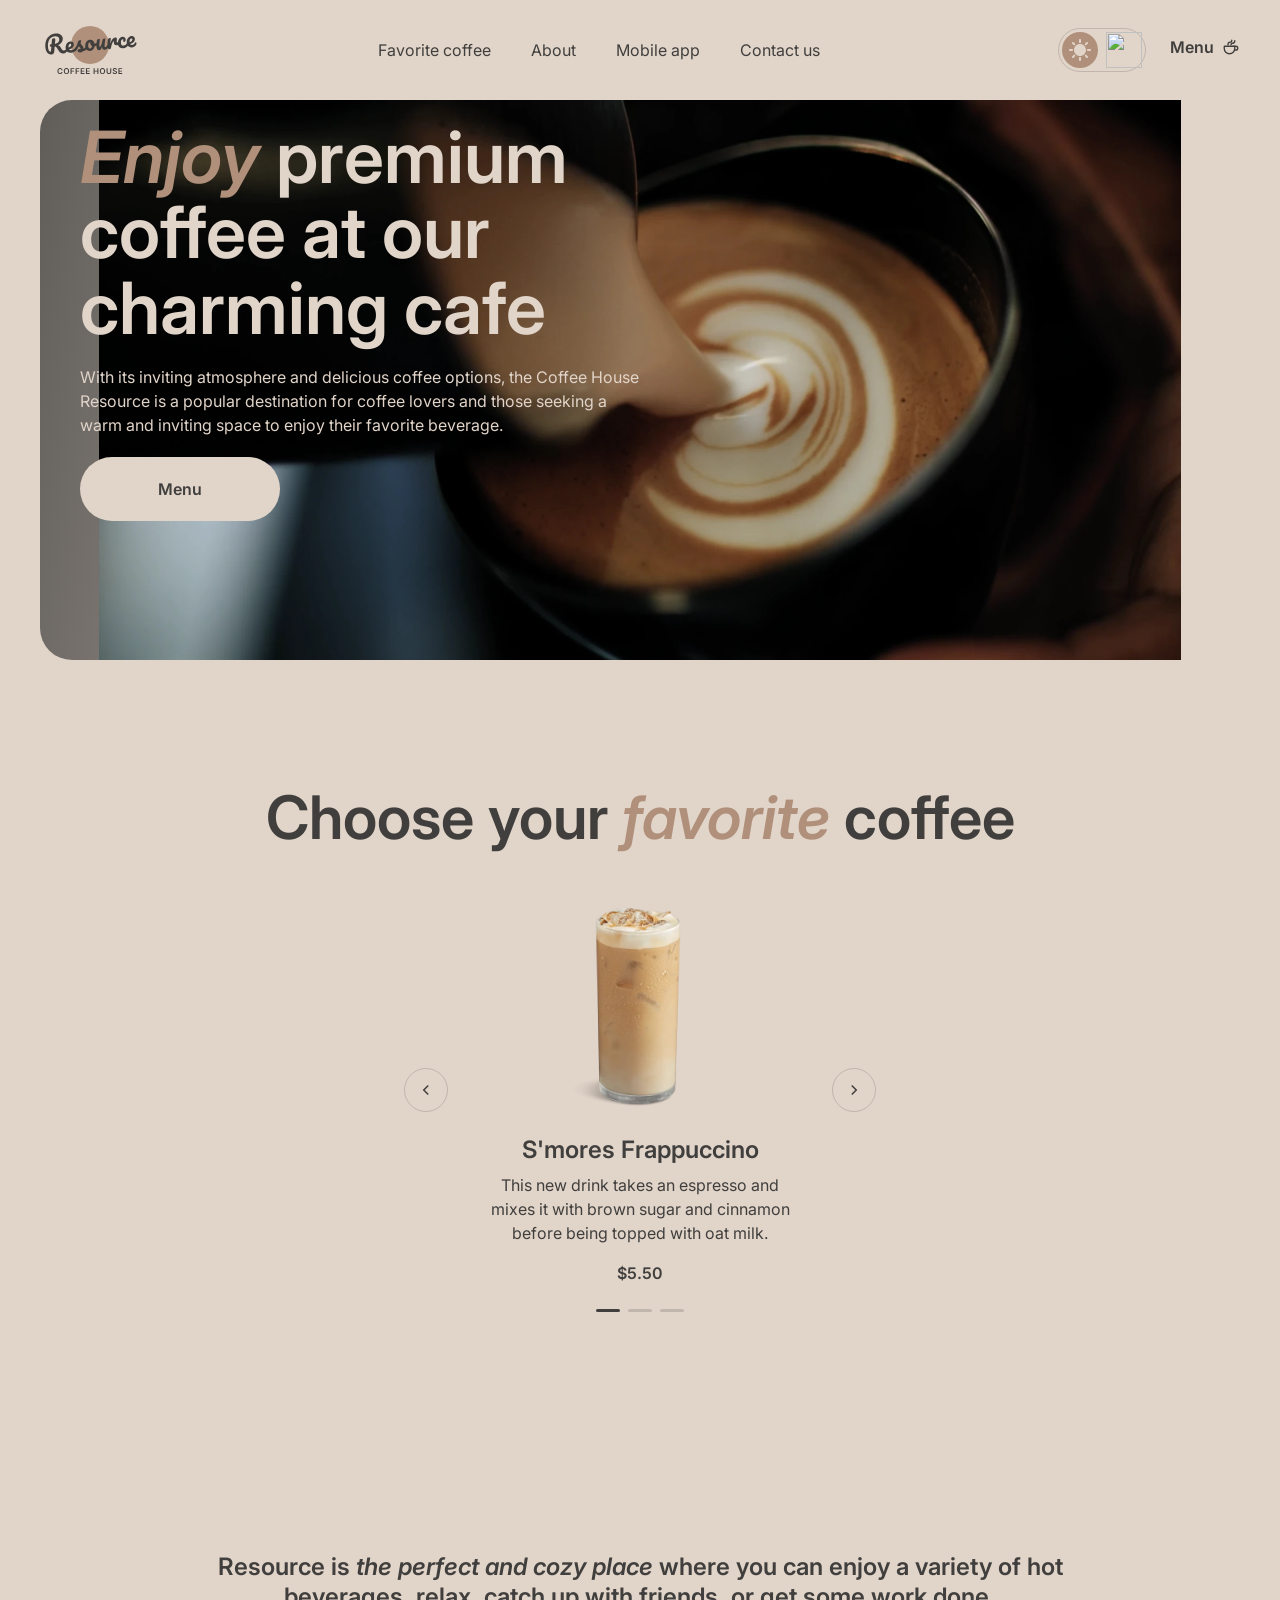
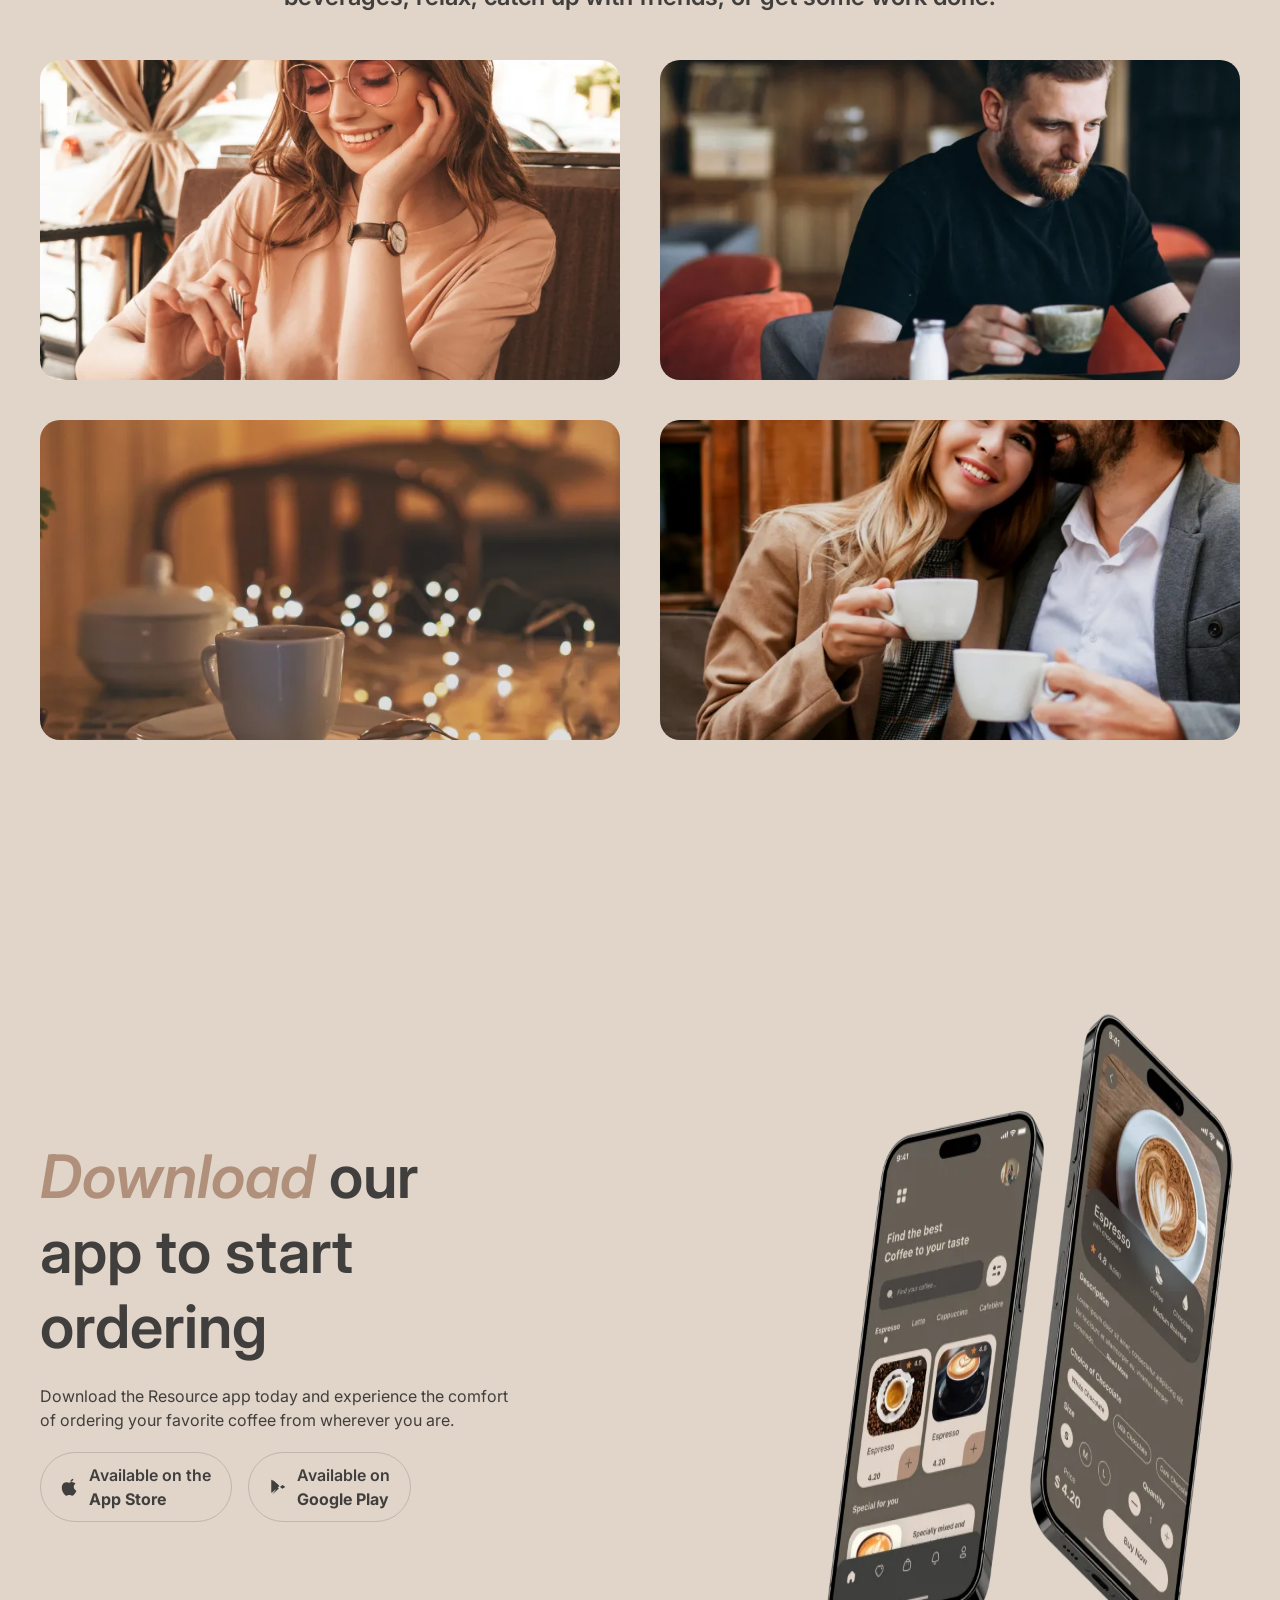
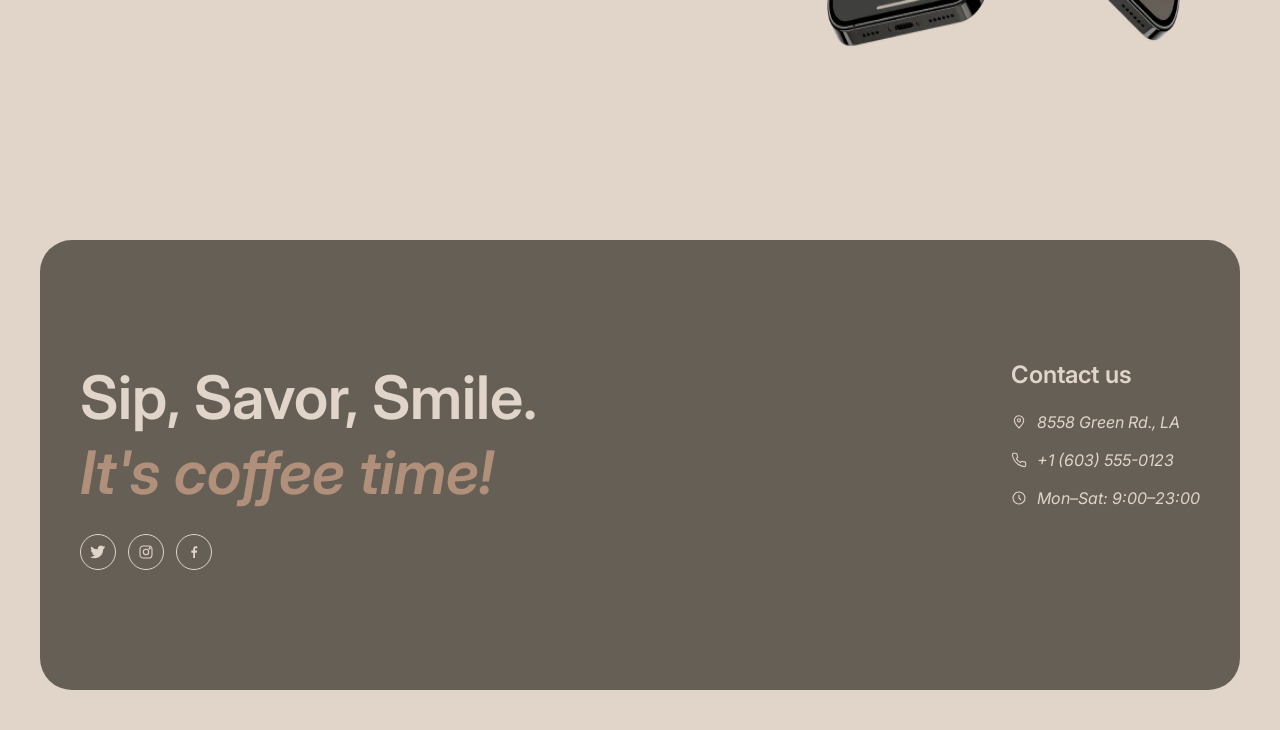
==== index.html @ d59d721d "style: cap hero and footer width at 1440px, remove hero button icon, tune header spacing" ====
<!doctype html>
<html lang="en">
  <head>
    <meta charset="UTF-8" />
    <meta name="viewport" content="width=device-width, initial-scale=1.0" />
    <title>Resource Coffee House</title>
    <link rel="preconnect" href="https://fonts.googleapis.com" />
    <link rel="preconnect" href="https://fonts.gstatic.com" crossorigin />
    <link
      href="https://fonts.googleapis.com/css2?family=Inter:ital,wght@0,400;0,600;1,600&display=swap"
      rel="stylesheet"
    />
    <link rel="stylesheet" href="css/style.css" />
    <script src="js/theme.js" defer></script>
  </head>
  <body>
    <header class="header">
      <div class="container header__inner">
        <a class="logo" href="index.html">
          <img
            class="logo__mark"
            src="assets/images/logo-light.svg"
            alt="Resource Coffee House"
            width="100"
            height="60"
            data-theme-variant="light"
          />
          <img
            class="logo__mark"
            src="assets/images/logo-dark.svg"
            alt="Resource Coffee House"
            width="100"
            height="60"
            data-theme-variant="dark"
            hidden
          />
        </a>

        <nav class="nav" aria-label="Primary" id="primary-nav">
          <ul class="nav__list">
            <li><a href="#slider">Favorite coffee</a></li>
            <li><a href="#about">About</a></li>
            <li><a href="#app">Mobile app</a></li>
            <li><a href="#contacts">Contact us</a></li>
          </ul>
        </nav>

        <div class="header__actions">
          <div class="theme-toggle" role="group" aria-label="Color theme">
            <button
              type="button"
              data-theme-set="light"
              aria-label="Light theme"
            >
              <img src="assets/icons/sun-light-icon.svg" alt="" data-theme-variant="light" />
              <img src="assets/icons/sun-dark-icon.svg" alt="" data-theme-variant="dark" hidden />
            </button>
            <button type="button" data-theme-set="dark" aria-label="Dark theme">
              <img src="assets/icons/moon-light-icon.svg" alt="" data-theme-variant="light" />
              <img src="assets/icons/moon-dark-icon.svg" alt="" data-theme-variant="dark" hidden />
            </button>
          </div>

          <a class="menu-link" href="catalog.html">
            Menu
            <img src="assets/icons/coffee-cup-light-icon.svg" alt="" data-theme-variant="light" />
            <img src="assets/icons/coffee-cup-dark-icon.svg" alt="" data-theme-variant="dark" hidden />
          </a>

          <button
            class="burger"
            type="button"
            aria-label="Open menu"
            aria-expanded="false"
            aria-controls="mobile-nav"
            data-burger-toggle
          >
            <svg
              width="22"
              height="22"
              viewBox="0 0 24 24"
              fill="none"
              stroke="currentColor"
              stroke-width="2"
            >
              <path d="M3 6h18M3 12h18M3 18h18" />
            </svg>
          </button>
        </div>
      </div>

      <nav class="mobile-nav" id="mobile-nav" aria-label="Mobile" hidden>
        <button
          class="mobile-nav__close"
          type="button"
          aria-label="Close menu"
          data-burger-close
        >
          <svg
            width="20"
            height="20"
            viewBox="0 0 24 24"
            fill="none"
            stroke="currentColor"
            stroke-width="2"
          >
            <path d="M6 6l12 12M18 6L6 18" />
          </svg>
        </button>
        <ul class="mobile-nav__list">
          <li><a href="#slider">Favorite coffee</a></li>
          <li><a href="#about">About</a></li>
          <li><a href="#app">Mobile app</a></li>
          <li><a href="#contacts">Contact us</a></li>
        </ul>
        <a class="menu-link menu-link--mobile" href="catalog.html">
          Menu
          <img src="assets/icons/coffee-cup-light-icon.svg" alt="" data-theme-variant="light" />
          <img src="assets/icons/coffee-cup-dark-icon.svg" alt="" data-theme-variant="dark" hidden />
        </a>
      </nav>
    </header>

    <main>
      <section class="hero" id="hero">
        <img
          class="hero__image"
          src="assets/images/hero.webp"
          alt="Barista pouring latte art into a cup"
        />
        <div class="container hero__inner">
          <div class="hero__content">
            <h1><em>Enjoy</em> premium coffee at our charming cafe</h1>
            <p>
              With its inviting atmosphere and delicious coffee options, the
              Coffee House Resource is a popular destination for coffee lovers
              and those seeking a warm and inviting space to enjoy their
              favorite beverage.
            </p>
            <a class="button" href="catalog.html">Menu</a>
          </div>
        </div>
      </section>

      <section class="slider" id="slider">
        <div class="container">
          <h2>Choose your <em>favorite</em> coffee</h2>

          <div class="slider__viewport">
            <button
              class="slider__arrow slider__arrow--prev"
              type="button"
              aria-label="Previous drink"
              data-slider-prev
            >
              <svg
                width="18"
                height="18"
                viewBox="0 0 24 24"
                fill="none"
                stroke="currentColor"
                stroke-width="2"
              >
                <path d="M15 6l-6 6 6 6" />
              </svg>
            </button>

            <ul class="slider__track" data-slider-track>
              <li class="slider__slide is-active" data-slider-slide>
                <img
                  src="assets/images/drink-smores-frappuccino.webp"
                  alt="S'mores Frappuccino"
                  width="600"
                  height="600"
                />
                <h3>S'mores Frappuccino</h3>
                <p>
                  This new drink takes an espresso and mixes it with brown sugar
                  and cinnamon before being topped with oat milk.
                </p>
                <span class="price">$5.50</span>
              </li>
              <li class="slider__slide" data-slider-slide hidden>
                <img
                  src="assets/images/latte-macchiato.webp"
                  alt="Caramel Macchiato"
                  width="600"
                  height="600"
                />
                <h3>Caramel Macchiato</h3>
                <p>
                  Fragrant and unique classic espresso with rich caramel-peanut
                  syrup, with cream under whipped thick foam.
                </p>
                <span class="price">$5.00</span>
              </li>
              <li class="slider__slide" data-slider-slide hidden>
                <img
                  src="assets/images/ice-cappuccino.webp"
                  alt="Ice coffee"
                  width="600"
                  height="600"
                />
                <h3>Ice coffee</h3>
                <p>
                  A popular summer drink that tones and invigorates. Prepared
                  from coffee, milk and ice.
                </p>
                <span class="price">$4.50</span>
              </li>
            </ul>

            <button
              class="slider__arrow slider__arrow--next"
              type="button"
              aria-label="Next drink"
              data-slider-next
            >
              <svg
                width="18"
                height="18"
                viewBox="0 0 24 24"
                fill="none"
                stroke="currentColor"
                stroke-width="2"
              >
                <path d="M9 6l6 6-6 6" />
              </svg>
            </button>
          </div>

          <div class="slider__dots" data-slider-dots>
            <span class="slider__dot is-active"></span>
            <span class="slider__dot"></span>
            <span class="slider__dot"></span>
          </div>
        </div>
      </section>

      <section class="about" id="about">
        <div class="container about__inner">
          <p class="about__lead">
            Resource is <em>the perfect and cozy place</em> where you can enjoy
            a variety of hot beverages, relax, catch up with friends, or get
            some work done.
          </p>

          <div class="about__gallery">
            <img
              src="assets/images/about-1.webp"
              alt="Guest enjoying coffee at a cafe table"
              class="about__image about__image--1"
              width="600"
              height="600"
            />
            <img
              src="assets/images/about-2.webp"
              alt="Guest working with a laptop and coffee"
              class="about__image about__image--2"
              width="600"
              height="600"
            />
            <img
              src="assets/images/about-3.webp"
              alt="Cozy table with candles and a cup of coffee"
              class="about__image about__image--3"
              width="600"
              height="600"
            />
            <img
              src="assets/images/about-4.webp"
              alt="Couple enjoying coffee together"
              class="about__image about__image--4"
              width="600"
              height="600"
            />
          </div>
        </div>
      </section>

      <section class="app" id="app">
        <div class="container app__inner">
          <div class="app__content">
            <h2><em>Download</em> our app to start ordering</h2>
            <p>
              Download the Resource app today and experience the comfort of
              ordering your favorite coffee from wherever you are.
            </p>
            <div class="app__badges">
              <a class="badge" href="#">
                <svg
                  width="18"
                  height="18"
                  viewBox="0 0 24 24"
                  fill="currentColor"
                >
                  <path
                    d="M16.4 1c.1 1-.3 2-1 2.7-.7.8-1.8 1.4-2.8 1.3-.1-1 .4-2 1-2.7C14.4 1.5 15.5 1 16.4 1zM20.5 17.3c-.5 1.2-1.1 2.3-1.9 3.4-1.1 1.5-2.2 3-3.8 3-1.5 0-2-.9-3.7-.9-1.7 0-2.3.9-3.7.9-1.5.1-2.7-1.6-3.8-3.1-2.1-3-3.7-8.4-1.5-12.1 1.1-1.8 3-3 5-3 1.6 0 2.9.9 3.9.9 1 0 2.5-1.1 4.3-.9.7 0 2.8.3 4.1 2.2-3.5 2.1-2.9 6.6.1 8.6z"
                  />
                </svg>
                <span>Available on the<br /><strong>App Store</strong></span>
              </a>
              <a class="badge" href="#">
                <svg
                  width="18"
                  height="18"
                  viewBox="0 0 24 24"
                  fill="currentColor"
                >
                  <path
                    d="M3 3.5c0-.5.3-.9.7-1.1l10 8.6-10 8.6c-.4-.2-.7-.6-.7-1.1V3.5zM14.7 12l3.1-2.6 2.9 1.7c.6.3.6 1.2 0 1.5l-2.9 1.7-3.1-2.3zM4.5 2l9.1 8-1.9 1.6L4.5 2zM4.5 22l6.7-9.6 1.9 1.6L4.5 22z"
                  />
                </svg>
                <span>Available on<br /><strong>Google Play</strong></span>
              </a>
            </div>
          </div>
          <img
            class="app__image"
            src="assets/images/app-phones.webp"
            alt="Resource app screens shown on two phones"
            width="700"
            height="700"
          />
        </div>
      </section>
    </main>

    <footer class="footer" id="contacts">
      <div class="container footer__inner">
        <div class="footer__brand">
          <h2>Sip, Savor, Smile.<br /><em>It's coffee time!</em></h2>
          <ul class="socials">
            <li>
              <a href="#" aria-label="Twitter">
                <svg
                  width="16"
                  height="16"
                  viewBox="0 0 24 24"
                  fill="currentColor"
                >
                  <path
                    d="M23 4.5c-.8.4-1.7.6-2.6.8.9-.6 1.6-1.5 2-2.5-.9.5-1.9.9-2.9 1.1a4.5 4.5 0 00-7.7 4.1A12.8 12.8 0 012 3.7a4.5 4.5 0 001.4 6 4.4 4.4 0 01-2-.6v.1a4.5 4.5 0 003.6 4.4 4.5 4.5 0 01-2 .1 4.5 4.5 0 004.2 3.1A9 9 0 010 19.5a12.7 12.7 0 006.9 2c8.3 0 12.8-6.9 12.8-12.8v-.6c.9-.6 1.6-1.4 2.3-2.4z"
                  />
                </svg>
              </a>
            </li>
            <li>
              <a href="#" aria-label="Instagram">
                <svg
                  width="16"
                  height="16"
                  viewBox="0 0 24 24"
                  fill="none"
                  stroke="currentColor"
                  stroke-width="1.6"
                >
                  <rect x="3" y="3" width="18" height="18" rx="5" />
                  <circle cx="12" cy="12" r="4" />
                  <circle cx="17.5" cy="6.5" r="1" />
                </svg>
              </a>
            </li>
            <li>
              <a href="#" aria-label="Facebook">
                <svg
                  width="16"
                  height="16"
                  viewBox="0 0 24 24"
                  fill="currentColor"
                >
                  <path
                    d="M13.5 21v-8h2.7l.4-3.1h-3.1V8c0-.9.2-1.5 1.6-1.5H17V3.6c-.3 0-1.2-.1-2.3-.1-2.3 0-3.9 1.4-3.9 4v2.4H8v3.1h2.8v8h2.7z"
                  />
                </svg>
              </a>
            </li>
          </ul>
        </div>

        <div class="footer__contacts">
          <h3>Contact us</h3>
          <address>
            <ul>
              <li>
                <svg
                  width="16"
                  height="16"
                  viewBox="0 0 24 24"
                  fill="none"
                  stroke="currentColor"
                  stroke-width="1.6"
                >
                  <path
                    d="M12 21s7-6.3 7-11.5A7 7 0 105 9.5C5 14.7 12 21 12 21z"
                  />
                  <circle cx="12" cy="9.5" r="2.3" />
                </svg>
                8558 Green Rd., LA
              </li>
              <li>
                <a href="tel:+16035550123">
                  <svg
                    width="16"
                    height="16"
                    viewBox="0 0 24 24"
                    fill="none"
                    stroke="currentColor"
                    stroke-width="1.6"
                  >
                    <path
                      d="M22 16.9v3a2 2 0 01-2.2 2 19.8 19.8 0 01-8.6-3.1 19.5 19.5 0 01-6-6A19.8 19.8 0 012.1 4.2 2 2 0 014.1 2h3a2 2 0 012 1.7c.1 1 .3 2 .6 2.9a2 2 0 01-.5 2.1L8 9.9a16 16 0 006 6l1.2-1.2a2 2 0 012.1-.5c.9.3 1.9.5 2.9.6a2 2 0 011.8 2.1z"
                    />
                  </svg>
                  +1 (603) 555-0123
                </a>
              </li>
              <li>
                <svg
                  width="16"
                  height="16"
                  viewBox="0 0 24 24"
                  fill="none"
                  stroke="currentColor"
                  stroke-width="1.6"
                >
                  <circle cx="12" cy="12" r="9" />
                  <path d="M12 7v5l3 3" />
                </svg>
                Mon&ndash;Sat: 9:00&ndash;23:00
              </li>
            </ul>
          </address>
        </div>
      </div>
    </footer>
  </body>
</html>
---- css/style.css ----
@import "variables.css";

*,
*::before,
*::after {
  box-sizing: border-box;
}

html {
  scroll-behavior: smooth;
}

body {
  margin: 0;
  font-family: var(--font-family);
  font-size: var(--fs-body);
  line-height: var(--lh-body);
  color: var(--color-text-primary);
  background-color: var(--color-bg-page);
  transition: background-color var(--transition), color var(--transition);
}

img {
  max-width: 100%;
  display: block;
}

[hidden] {
  display: none !important;
}

a {
  color: inherit;
  text-decoration: none;
}

button {
  font-family: inherit;
  padding: 0;
  border: none;
  background: none;
  cursor: pointer;
}

ul {
  list-style: none;
  margin: 0;
  padding: 0;
}

h1,
h2,
h3,
p {
  margin: 0;
}

h1 {
  font-size: var(--fs-h1);
  line-height: var(--lh-h1);
  font-weight: 600;
  letter-spacing: 0;
}

h2 {
  font-size: var(--fs-h2);
  line-height: var(--lh-h2);
  font-weight: 600;
}

h3 {
  font-size: var(--fs-h3);
  line-height: var(--lh-h3);
  font-weight: 600;
}

h1 em,
h2 em {
  font-style: italic;
  color: var(--color-text-accent);
}

.container {
  width: 100%;
  max-width: var(--container-width);
  margin-inline: auto;
  padding-inline: var(--gutter);
}

main > section {
  padding-block: var(--section-gap);
}

.skip-link {
  position: absolute;
  top: -100px;
  left: 16px;
  z-index: 100;
  padding: 12px 20px;
  background: var(--color-bg-container);
  color: var(--color-text-inverse);
  border-radius: var(--radius-sm);
  transition: top var(--transition);
}

.skip-link:focus {
  top: 16px;
}

/* ---------- buttons & actions ---------- */

.button,
.card__details,
.category,
.badge {
  font-size: var(--fs-action);
  line-height: var(--lh-action);
  font-weight: 600;
  cursor: pointer;
}

.button {
  display: inline-flex;
  align-items: center;
  justify-content: center;
  gap: 8px;
  width: 200px;
  height: 64px;
  border-radius: 999px;
  /* fixed light chip: this sits on a photo, not the page background,
     so it must not flip with the site theme */
  background: #e1d4c9;
  color: #403f3d;
  transition: background var(--transition), color var(--transition);
}

.button:hover {
  background: var(--color-bg-container);
  color: var(--color-text-inverse);
}

/* ---------- header ---------- */

.header {
  position: relative;
  padding-top: 20px;
}

.header__inner {
  display: flex;
  align-items: center;
  justify-content: space-between;
  gap: 24px;
  height: 60px;
}

.logo {
  display: inline-flex;
  align-items: center;
}

.logo__mark {
  width: 100px;
  height: 60px;
}

.nav__list {
  display: flex;
  gap: 40px;
}

.header__actions {
  display: flex;
  align-items: center;
  gap: 24px;
}

.theme-toggle {
  display: inline-flex;
  align-items: center;
  gap: 8px;
  padding: 3px;
  border: 1px solid var(--color-border-primary);
  border-radius: 999px;
  box-sizing: border-box;
}

.theme-toggle button {
  display: inline-flex;
  width: 36px;
  height: 36px;
  border-radius: 50%;
}

.theme-toggle button img {
  width: 100%;
  height: 100%;
}

.menu-link {
  display: inline-flex;
  align-items: center;
  gap: 8px;
  font-size: var(--fs-action);
  font-weight: 600;
  padding-bottom: 4px;
  border-bottom: 2px solid transparent;
}

.menu-link img {
  width: 18px;
  height: 18px;
}

.menu-link.is-current {
  border-bottom-color: var(--color-text-primary);
}

.burger {
  display: none;
  align-items: center;
  justify-content: center;
  width: 40px;
  height: 40px;
  border-radius: 50%;
  border: 1px solid var(--color-border-primary);
  background: transparent;
  color: var(--color-text-primary);
  cursor: pointer;
}

.mobile-nav {
  display: flex;
  flex-direction: column;
  align-items: center;
  justify-content: center;
  gap: 40px;
  position: fixed;
  inset: 0;
  z-index: 50;
  background: var(--color-bg-page);
}

.mobile-nav[hidden] {
  display: none;
}

.mobile-nav__close {
  position: absolute;
  top: 20px;
  right: max(16px, calc((100% - var(--container-width)) / 2));
  width: 40px;
  height: 40px;
  border-radius: 50%;
  border: 1px solid var(--color-border-primary);
  background: transparent;
  color: var(--color-text-primary);
  cursor: pointer;
}

.mobile-nav__list {
  display: flex;
  flex-direction: column;
  align-items: center;
  gap: 32px;
}

.mobile-nav__list a,
.menu-link--mobile {
  font-size: var(--fs-burger-link);
  line-height: var(--lh-burger-link);
  font-weight: 600;
}

.menu-link--mobile {
  display: inline-flex;
  align-items: center;
  gap: 10px;
}

/* ---------- hero ---------- */

.hero {
  position: relative;
  width: min(
    calc(100% - 2 * var(--gutter)),
    calc(var(--container-width) - 2 * var(--gutter))
  );
  margin-inline: auto;
  margin-top: 20px;
  padding-top: 0;
  border-radius: var(--radius-lg);
  overflow: hidden;
  min-height: 560px;
  display: flex;
  align-items: center;
}

.hero__image {
  position: absolute;
  inset: 0;
  width: 100%;
  height: 100%;
  object-fit: contain;
}

.hero::before {
  content: "";
  position: absolute;
  inset: 0;
  background: linear-gradient(100deg, var(--color-bg-overlay) 0%, transparent 65%);
}

.hero__inner {
  position: relative;
  width: 100%;
}

.hero__content {
  max-width: 560px;
  color: var(--color-text-inverse);
  display: flex;
  flex-direction: column;
  gap: 20px;
}

/* ---------- slider ---------- */

.slider h2 {
  text-align: center;
  margin-bottom: 40px;
}

.slider__viewport {
  display: flex;
  align-items: center;
  justify-content: center;
  gap: 32px;
}

.slider__arrow {
  display: inline-flex;
  align-items: center;
  justify-content: center;
  flex-shrink: 0;
  width: 44px;
  height: 44px;
  border-radius: 50%;
  border: 1px solid var(--color-border-primary);
  background: transparent;
  color: var(--color-text-primary);
  cursor: pointer;
  transition: background var(--transition), color var(--transition);
}

.slider__arrow:hover {
  background: var(--color-bg-container);
  color: var(--color-text-inverse);
}

.slider__track {
  width: 100%;
  max-width: 320px;
}

.slider__slide {
  display: flex;
  flex-direction: column;
  align-items: center;
  text-align: center;
  gap: 8px;
}

.slider__slide img {
  width: 220px;
  height: 220px;
  object-fit: contain;
  margin-bottom: 12px;
}

.slider__slide .price {
  font-weight: 600;
  margin-top: 8px;
}

.slider__dots {
  display: flex;
  align-items: center;
  justify-content: center;
  gap: 8px;
  margin-top: 24px;
}

.slider__dot {
  width: 24px;
  height: 3px;
  border-radius: 2px;
  background: var(--color-border-primary);
}

.slider__dot.is-active {
  background: var(--color-text-primary);
}

/* ---------- about ---------- */

.about__lead {
  max-width: 900px;
  font-size: var(--fs-h3);
  line-height: var(--lh-h3);
  font-weight: 600;
  margin-inline: auto;
  text-align: center;
  margin-bottom: 48px;
}

.about__gallery {
  display: grid;
  grid-template-columns: repeat(2, 1fr);
  gap: var(--gutter);
}

.about__image {
  width: 100%;
  height: 320px;
  object-fit: cover;
  border-radius: var(--radius-md);
}

/* ---------- app ---------- */

.app__inner {
  display: flex;
  align-items: center;
  justify-content: space-between;
  gap: 48px;
}

.app__content {
  max-width: 480px;
  display: flex;
  flex-direction: column;
  gap: 20px;
}

.app__badges {
  display: flex;
  gap: 16px;
}

.badge {
  display: inline-flex;
  align-items: center;
  gap: 10px;
  padding: 10px 20px;
  border-radius: 999px;
  border: 1px solid var(--color-border-primary);
  transition: background var(--transition), color var(--transition);
}

.badge:hover {
  background: var(--color-bg-container);
  color: var(--color-text-inverse);
}

.app__image {
  max-width: 420px;
  width: 100%;
}

/* ---------- footer ---------- */

.footer {
  background: var(--color-bg-container);
  color: var(--color-text-inverse);
  border-radius: var(--radius-lg);
  width: min(
    calc(100% - 2 * var(--gutter)),
    calc(var(--container-width) - 2 * var(--gutter))
  );
  margin-inline: auto;
  margin-block: var(--gutter);
}

.footer h2 {
  color: var(--color-text-inverse);
}

.footer__inner {
  display: flex;
  justify-content: space-between;
  gap: 48px;
  padding-block: var(--section-gap);
}

.footer__brand {
  display: flex;
  flex-direction: column;
  gap: 24px;
}

.socials {
  display: flex;
  gap: 12px;
}

.socials a {
  display: inline-flex;
  align-items: center;
  justify-content: center;
  width: 36px;
  height: 36px;
  border-radius: 50%;
  border: 1px solid var(--color-text-inverse);
  color: var(--color-text-inverse);
}

.footer__contacts h3 {
  color: var(--color-text-inverse);
  margin-bottom: 20px;
}

.footer__contacts address ul {
  display: flex;
  flex-direction: column;
  gap: 14px;
}

.footer__contacts li,
.footer__contacts a {
  display: flex;
  align-items: center;
  gap: 10px;
}

/* ---------- catalog ---------- */

.catalog h1 {
  text-align: center;
  max-width: 900px;
  margin-inline: auto;
  margin-bottom: 40px;
}

.catalog__categories {
  display: flex;
  align-items: center;
  justify-content: center;
  gap: 12px;
  margin-bottom: 48px;
}

.category {
  display: inline-flex;
  align-items: center;
  gap: 8px;
  padding: 10px 20px;
  border-radius: 999px;
  border: 1px solid var(--color-border-primary);
  background: transparent;
  color: var(--color-text-primary);
  transition: background var(--transition), color var(--transition);
}

.category.is-active {
  background: var(--color-bg-container);
  color: var(--color-text-inverse);
  border-color: var(--color-bg-container);
}

.catalog__grid {
  display: grid;
  grid-template-columns: repeat(4, 1fr);
  gap: var(--gutter);
}

.card {
  display: flex;
  flex-direction: column;
  gap: 8px;
  padding: 16px;
  border: 1px solid var(--color-border-primary);
  border-radius: var(--radius-md);
}

.card img {
  width: 100%;
  height: 200px;
  object-fit: cover;
  border-radius: var(--radius-sm);
  margin-bottom: 8px;
}

.card p {
  color: var(--color-text-primary);
  opacity: 0.75;
  flex-grow: 1;
}

.card .price {
  font-weight: 600;
  font-size: var(--fs-h3);
}

.card__details {
  position: absolute;
  width: 1px;
  height: 1px;
  overflow: hidden;
  clip: rect(0 0 0 0);
}

.show-more {
  display: none;
  align-items: center;
  justify-content: center;
  width: 44px;
  height: 44px;
  margin: 40px auto 0;
  border-radius: 50%;
  border: 1px solid var(--color-border-primary);
  background: transparent;
  color: var(--color-text-primary);
  cursor: pointer;
}

/* ---------- tablet ---------- */

@media (max-width: 1023px) {
  .nav,
  .menu-link {
    display: none;
  }

  .burger {
    display: inline-flex;
  }

  .hero {
    min-height: 420px;
  }

  .hero__content {
    max-width: 100%;
  }

  .slider__arrow {
    display: none;
  }

  .about__image--3,
  .about__image--4 {
    display: none;
  }

  .about__gallery {
    grid-template-columns: 1fr;
  }

  .app__inner {
    flex-direction: column;
    text-align: center;
  }

  .app__content {
    max-width: 100%;
    align-items: center;
  }

  .app__badges {
    justify-content: center;
  }

  .footer__inner {
    flex-direction: column;
    gap: 32px;
  }

  .catalog__grid {
    grid-template-columns: repeat(2, 1fr);
  }

  .card--extra {
    display: none;
  }

  .show-more {
    display: inline-flex;
  }
}

/* ---------- mobile ---------- */

@media (max-width: 767px) {
  .header__inner {
    padding-block: 16px;
  }

  .hero {
    margin-inline: var(--gutter);
    min-height: 360px;
  }

  main > section {
    padding-block: var(--section-gap);
  }

  .catalog__grid {
    grid-template-columns: 1fr;
  }
}
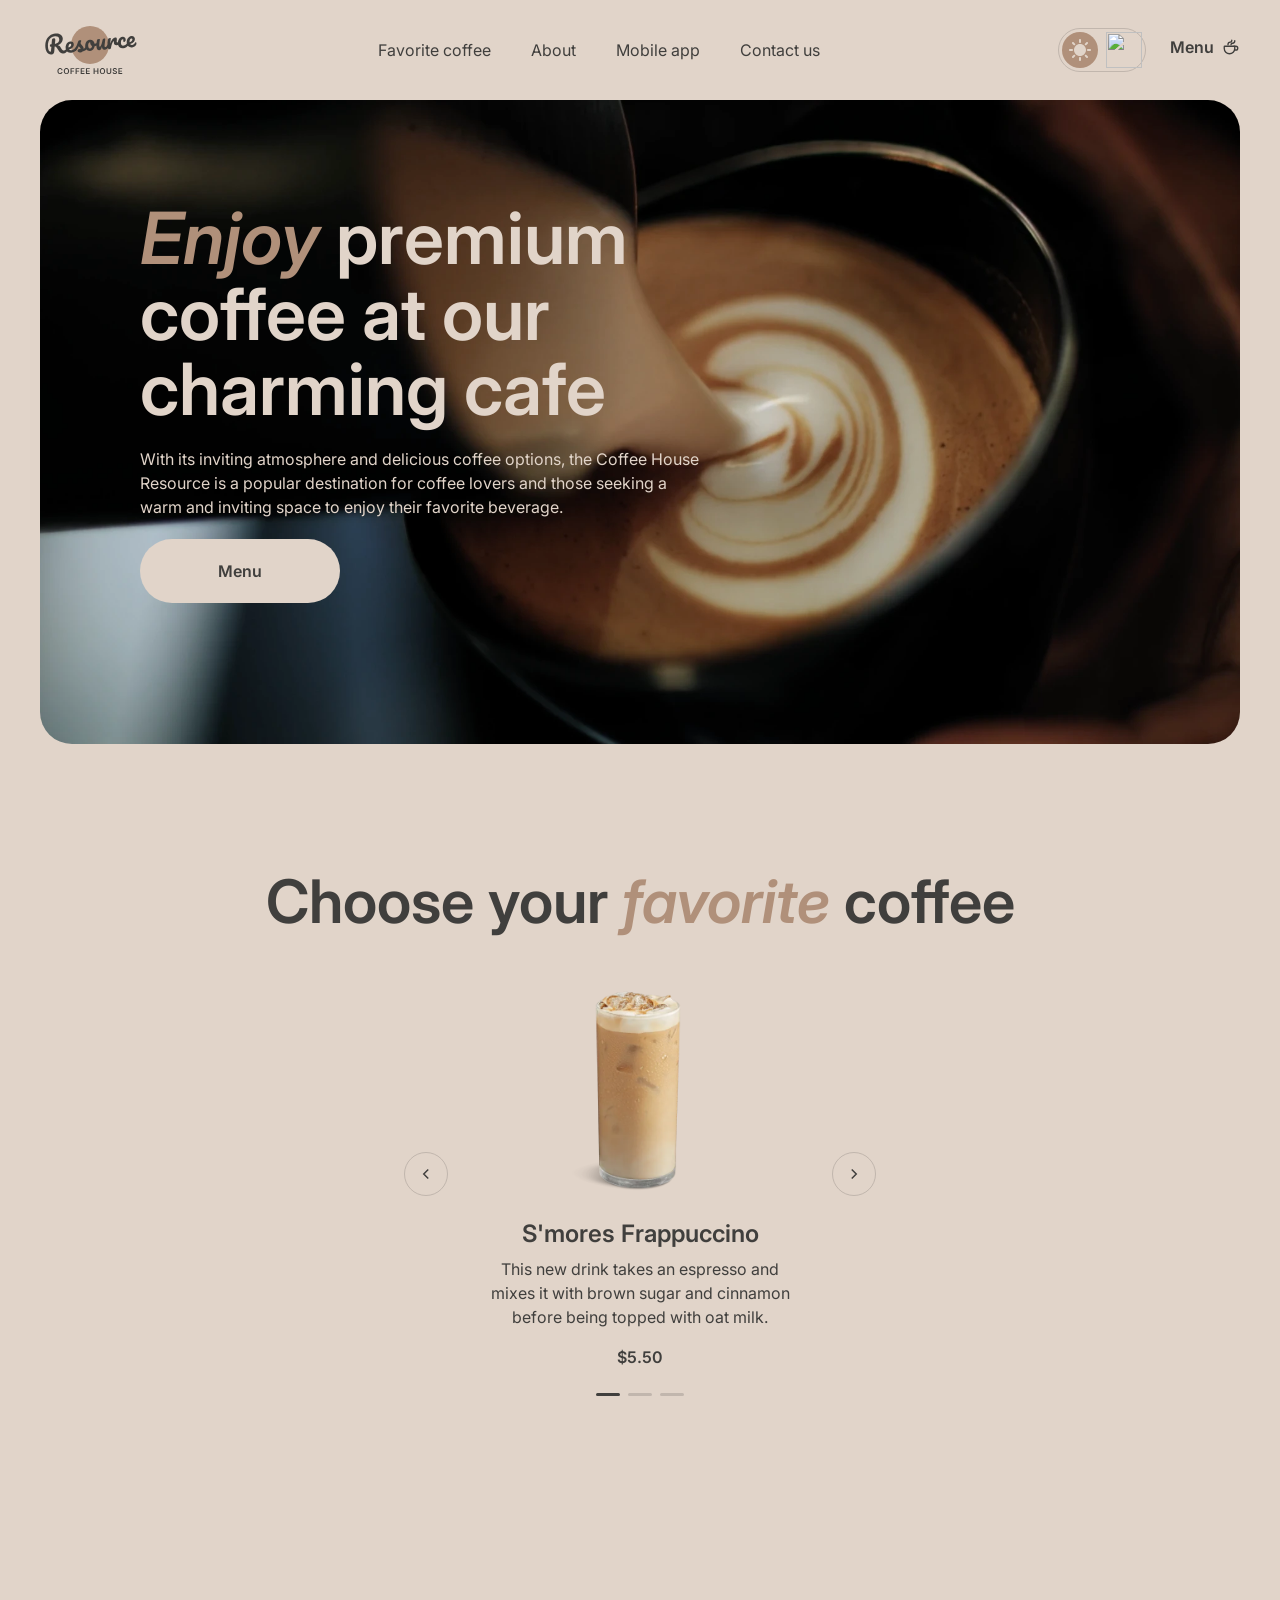
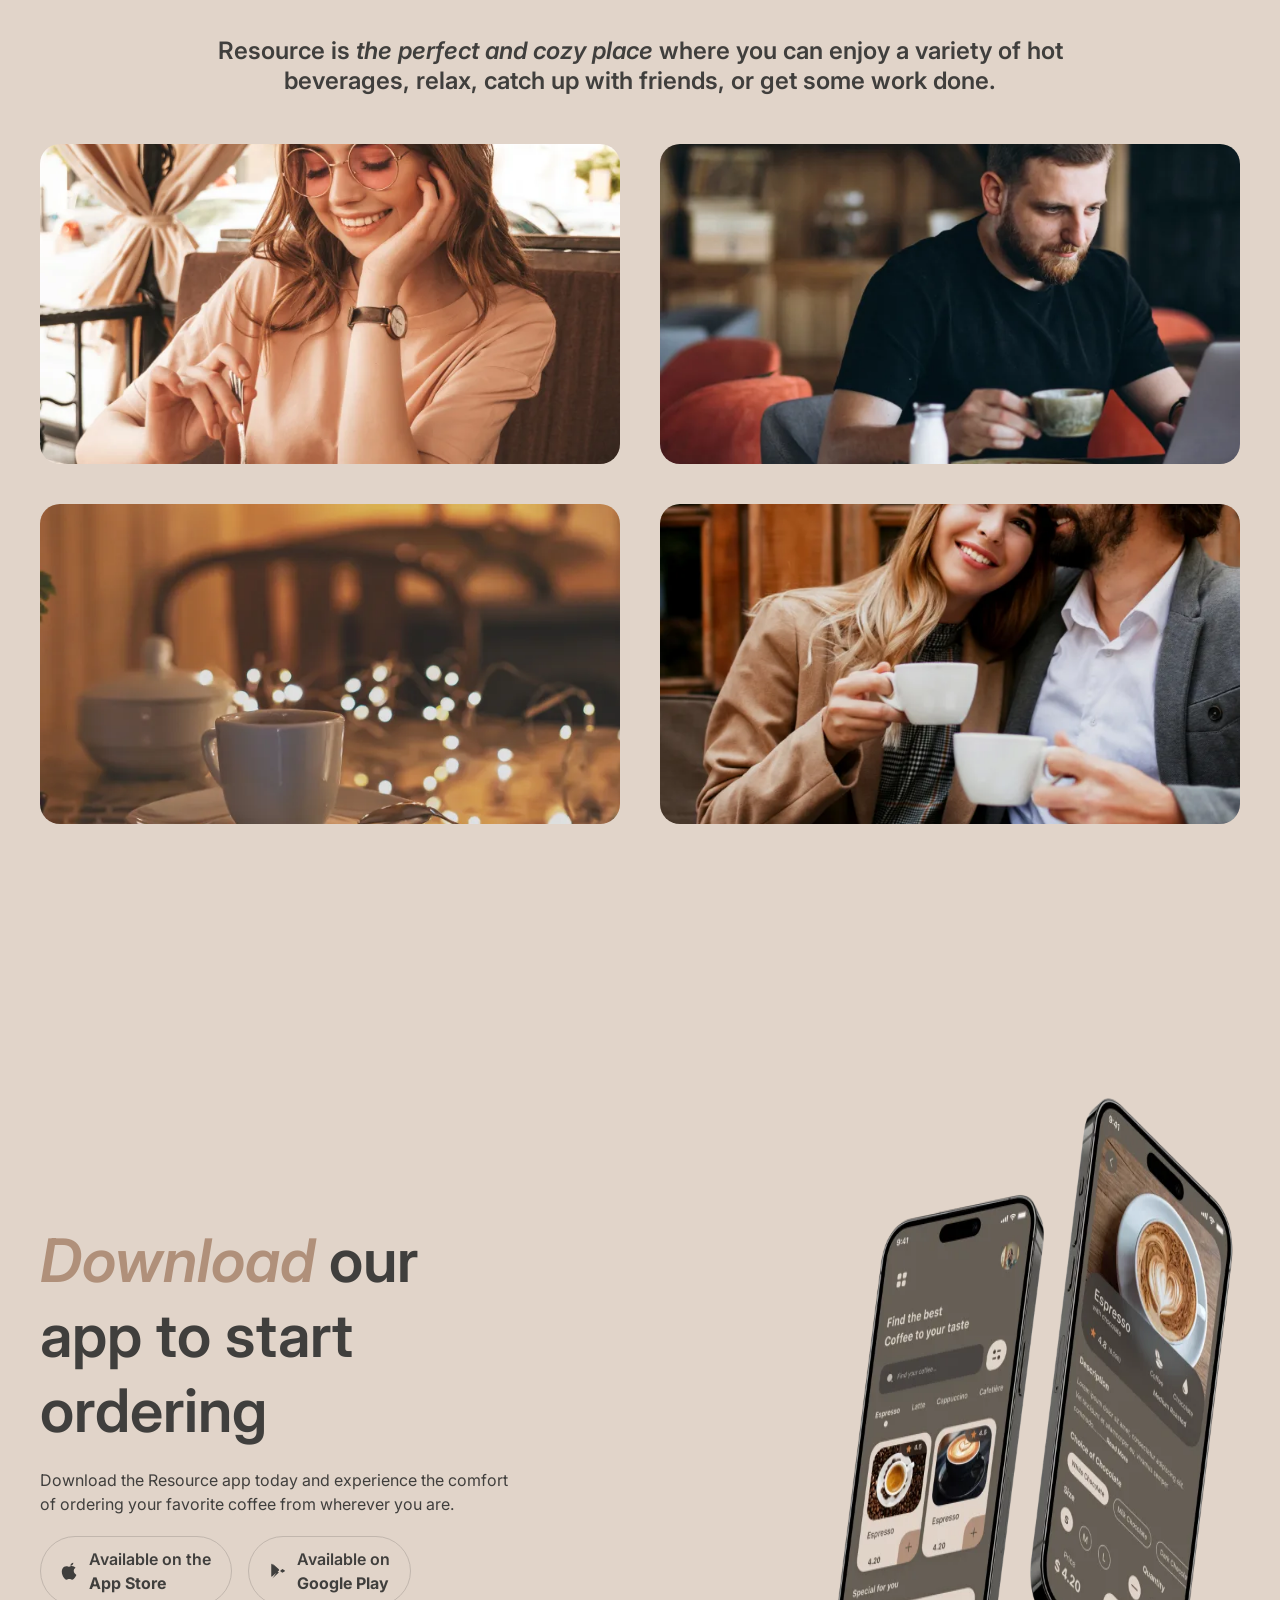
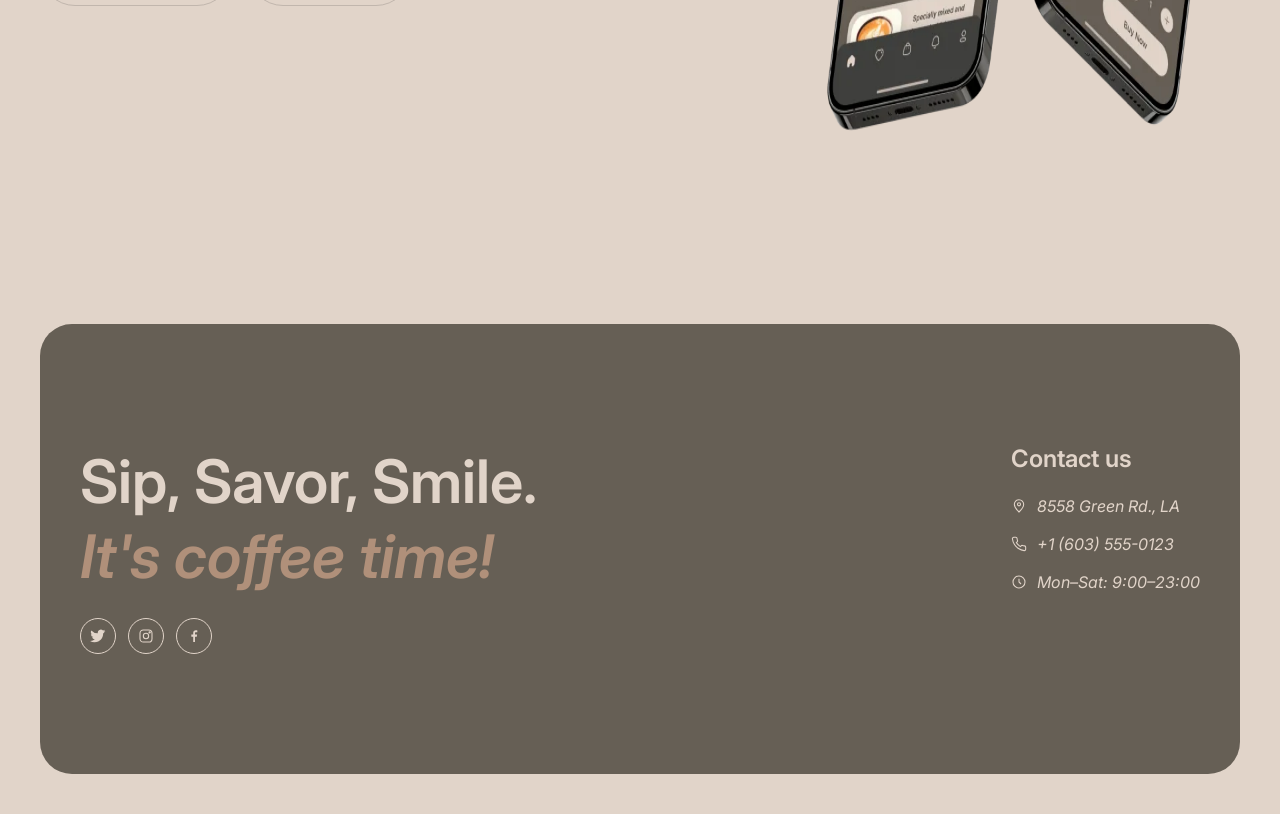
==== commit 0394bdc7: "style: rework hero as background image with fixed 644px height and top-left text offset" ====
--- a/index.html
+++ b/index.html
@@ -123,22 +123,15 @@
 
     <main>
       <section class="hero" id="hero">
-        <img
-          class="hero__image"
-          src="assets/images/hero.webp"
-          alt="Barista pouring latte art into a cup"
-        />
-        <div class="container hero__inner">
-          <div class="hero__content">
-            <h1><em>Enjoy</em> premium coffee at our charming cafe</h1>
-            <p>
-              With its inviting atmosphere and delicious coffee options, the
-              Coffee House Resource is a popular destination for coffee lovers
-              and those seeking a warm and inviting space to enjoy their
-              favorite beverage.
-            </p>
-            <a class="button" href="catalog.html">Menu</a>
-          </div>
+        <div class="hero__content">
+          <h1><em>Enjoy</em> premium coffee at our charming cafe</h1>
+          <p>
+            With its inviting atmosphere and delicious coffee options, the
+            Coffee House Resource is a popular destination for coffee lovers
+            and those seeking a warm and inviting space to enjoy their
+            favorite beverage.
+          </p>
+          <a class="button" href="catalog.html">Menu</a>
         </div>
       </section>
 
--- a/css/style.css
+++ b/css/style.css
@@ -288,32 +288,13 @@
   );
   margin-inline: auto;
   margin-top: 20px;
-  padding-top: 0;
   border-radius: var(--radius-lg);
   overflow: hidden;
-  min-height: 560px;
-  display: flex;
-  align-items: center;
-}
-
-.hero__image {
-  position: absolute;
-  inset: 0;
-  width: 100%;
-  height: 100%;
-  object-fit: contain;
-}
-
-.hero::before {
-  content: "";
-  position: absolute;
-  inset: 0;
-  background: linear-gradient(100deg, var(--color-bg-overlay) 0%, transparent 65%);
-}
-
-.hero__inner {
-  position: relative;
-  width: 100%;
+  height: 644px;
+  background-image: url("../assets/images/hero.webp");
+  background-size: cover;
+  background-position: center;
+  padding: 100px 0 0 100px;
 }
 
 .hero__content {
@@ -638,6 +619,7 @@
 
   .hero {
     min-height: 420px;
+    padding: 60px 0 0 60px;
   }
 
   .hero__content {
@@ -697,8 +679,8 @@
   }
 
   .hero {
-    margin-inline: var(--gutter);
     min-height: 360px;
+    padding: 24px 0 0 24px;
   }
 
   main > section {
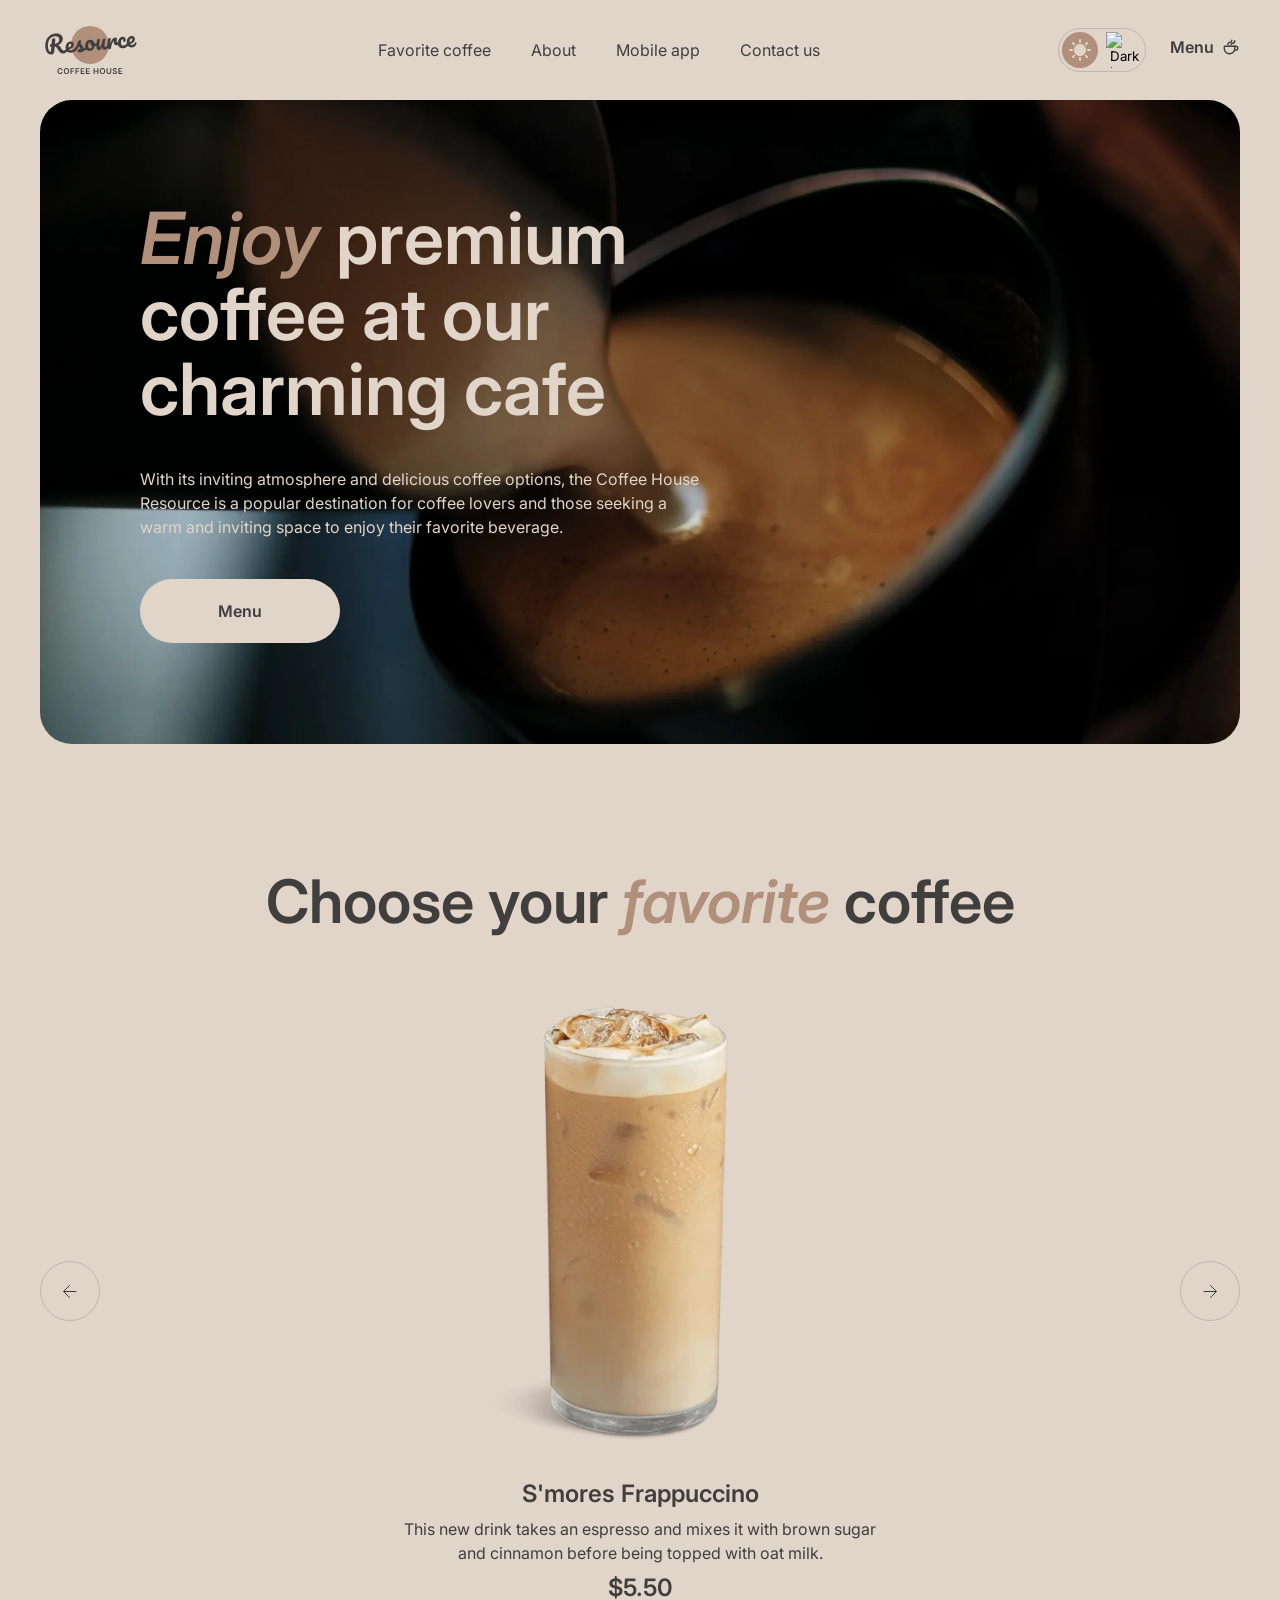
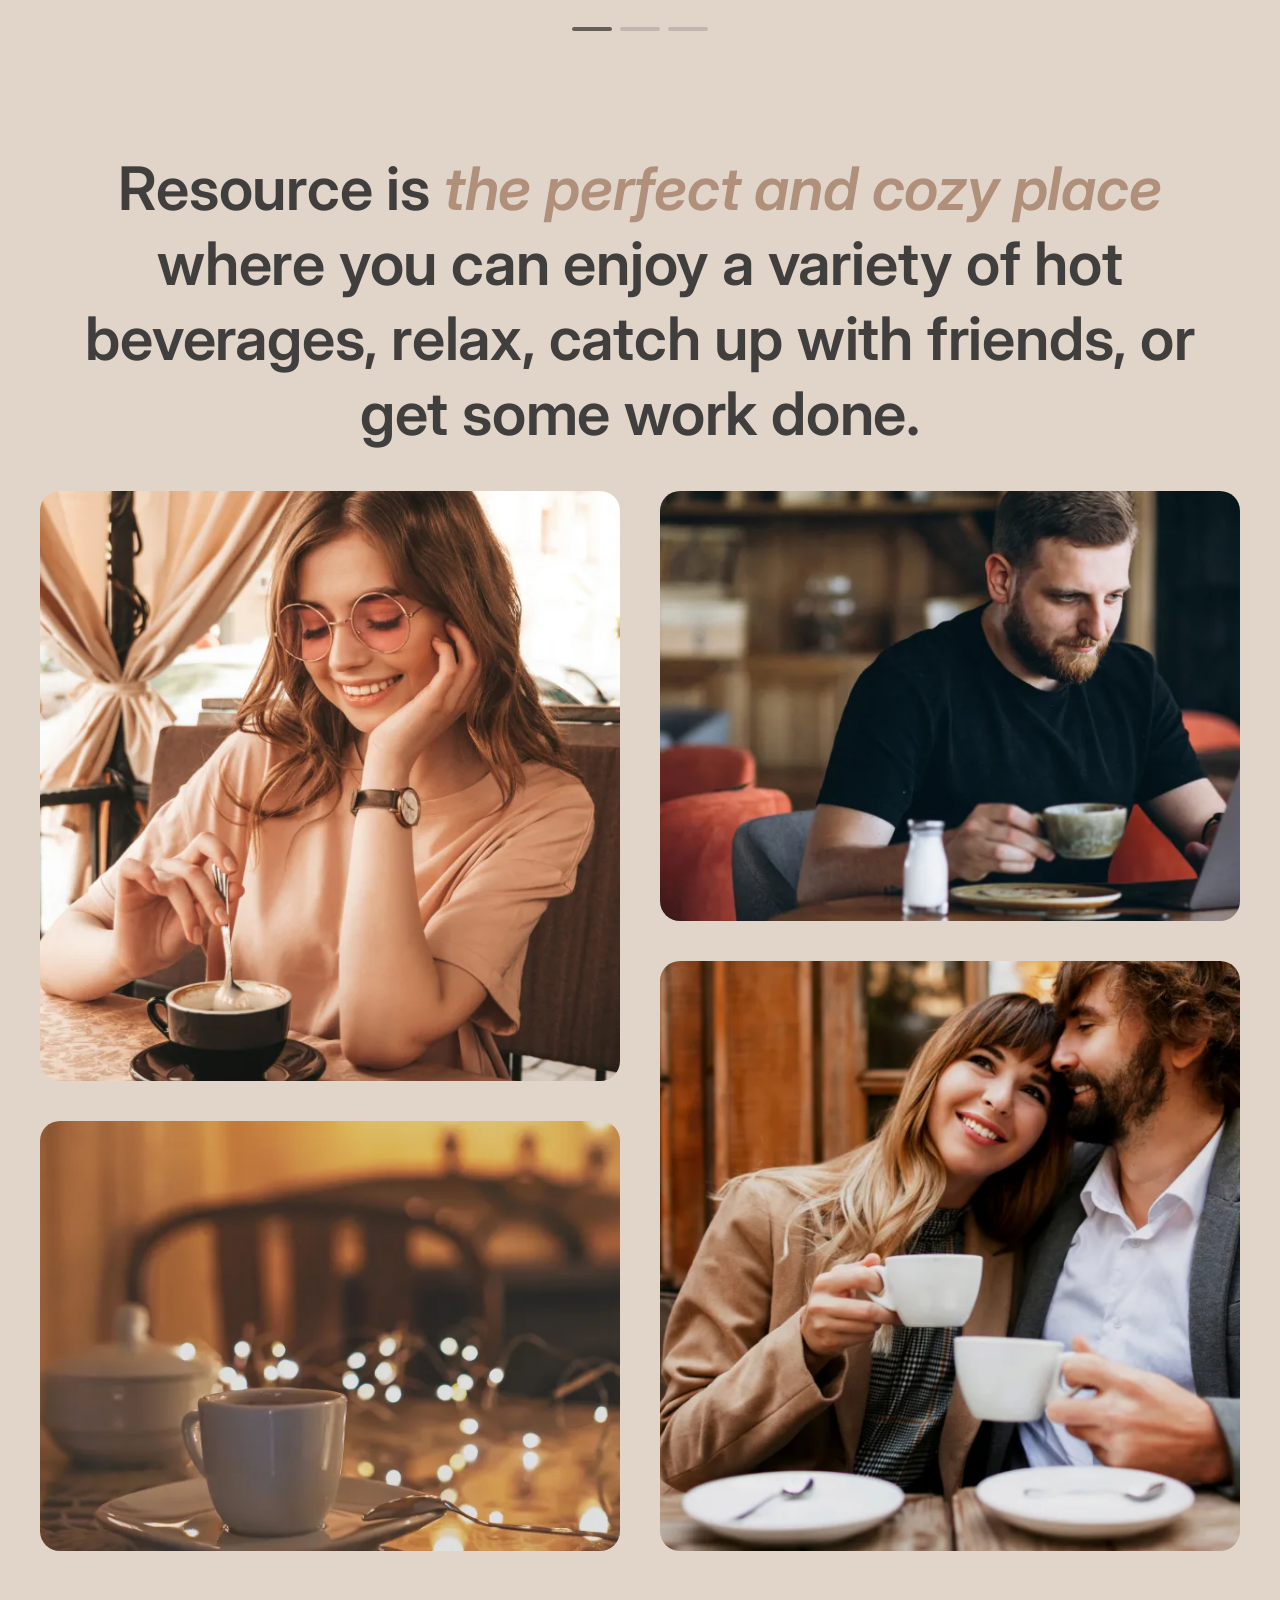
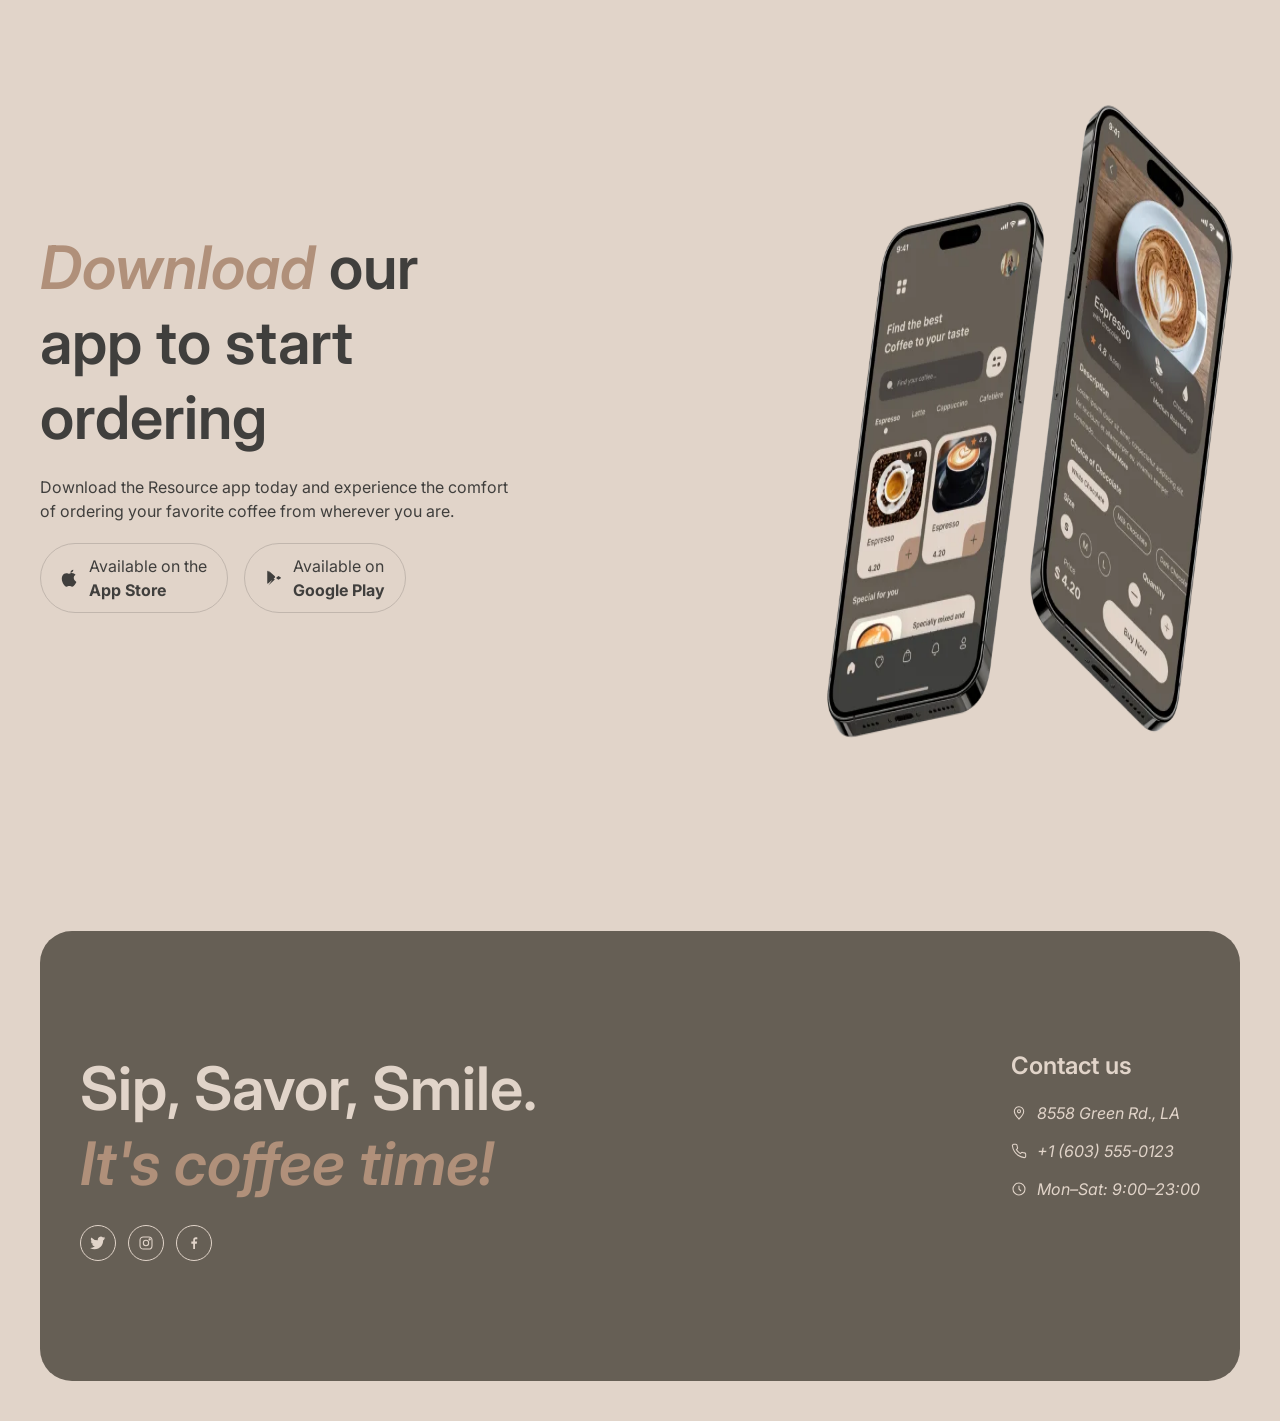
==== commit 1631a6fd: "feat: add hero background video and rework slider and about sections" ====
--- a/index.html
+++ b/index.html
@@ -52,19 +52,20 @@
               data-theme-set="light"
               aria-label="Light theme"
             >
-              <img src="assets/icons/sun-light-icon.svg" alt="" data-theme-variant="light" />
-              <img src="assets/icons/sun-dark-icon.svg" alt="" data-theme-variant="dark" hidden />
+              <img src="assets/icons/sun-light-icon.svg" alt="Light theme icon" data-theme-variant="light" />
+              <img src="assets/icons/sun-dark-icon.svg" alt="Light theme icon" data-theme-variant="dark" hidden />
             </button>
             <button type="button" data-theme-set="dark" aria-label="Dark theme">
-              <img src="assets/icons/moon-light-icon.svg" alt="" data-theme-variant="light" />
-              <img src="assets/icons/moon-dark-icon.svg" alt="" data-theme-variant="dark" hidden />
+              <img src="assets/icons/moon-light-icon.svg" alt="Dark theme icon" data-theme-variant="light" class="icon-base" />
+              <img src="assets/icons/moon-light-hover-icon.svg" alt="Dark theme icon" data-theme-variant="light" class="icon-hover" />
+              <img src="assets/icons/moon-dark-icon.svg" alt="Dark theme icon" data-theme-variant="dark" hidden />
             </button>
           </div>
 
           <a class="menu-link" href="catalog.html">
             Menu
-            <img src="assets/icons/coffee-cup-light-icon.svg" alt="" data-theme-variant="light" />
-            <img src="assets/icons/coffee-cup-dark-icon.svg" alt="" data-theme-variant="dark" hidden />
+            <img src="assets/icons/coffee-cup-light-icon.svg" alt="Menu icon" data-theme-variant="light" />
+            <img src="assets/icons/coffee-cup-dark-icon.svg" alt="Menu icon" data-theme-variant="dark" hidden />
           </a>
 
           <button
@@ -80,10 +81,11 @@
               height="22"
               viewBox="0 0 24 24"
               fill="none"
-              stroke="currentColor"
+              stroke="#665F55"
               stroke-width="2"
+              stroke-linecap="round"
             >
-              <path d="M3 6h18M3 12h18M3 18h18" />
+              <path d="M3 9h18M3 15h18" />
             </svg>
           </button>
         </div>
@@ -115,14 +117,24 @@
         </ul>
         <a class="menu-link menu-link--mobile" href="catalog.html">
           Menu
-          <img src="assets/icons/coffee-cup-light-icon.svg" alt="" data-theme-variant="light" />
-          <img src="assets/icons/coffee-cup-dark-icon.svg" alt="" data-theme-variant="dark" hidden />
+          <img src="assets/icons/coffee-cup-light-icon.svg" alt="Menu icon" data-theme-variant="light" />
+          <img src="assets/icons/coffee-cup-dark-icon.svg" alt="Menu icon" data-theme-variant="dark" hidden />
         </a>
       </nav>
     </header>
 
     <main>
       <section class="hero" id="hero">
+        <video
+          class="hero__video"
+          poster="assets/images/hero-poster.webp"
+          autoplay
+          muted
+          loop
+          playsinline
+        >
+          <source src="assets/videos/hero.mp4" type="video/mp4" />
+        </video>
         <div class="hero__content">
           <h1><em>Enjoy</em> premium coffee at our charming cafe</h1>
           <p>
@@ -131,7 +143,16 @@
             and those seeking a warm and inviting space to enjoy their
             favorite beverage.
           </p>
-          <a class="button" href="catalog.html">Menu</a>
+          <a class="button" href="catalog.html">
+            <span class="button__label">
+              Menu
+              <img
+                class="button__icon"
+                src="assets/icons/coffee-cup-light-icon.svg"
+                alt="Menu icon"
+              />
+            </span>
+          </a>
         </div>
       </section>
 
@@ -147,14 +168,15 @@
               data-slider-prev
             >
               <svg
-                width="18"
-                height="18"
-                viewBox="0 0 24 24"
+                width="14"
+                height="13"
+                viewBox="0 0 14 13"
                 fill="none"
                 stroke="currentColor"
-                stroke-width="2"
-              >
-                <path d="M15 6l-6 6 6 6" />
+                stroke-linecap="round"
+                stroke-linejoin="round"
+              >
+                <path d="M13 6.5H0.5M6.5 12.5L0.5 6.5L6.5 0.5" />
               </svg>
             </button>
 
@@ -166,12 +188,14 @@
                   width="600"
                   height="600"
                 />
-                <h3>S'mores Frappuccino</h3>
-                <p>
-                  This new drink takes an espresso and mixes it with brown sugar
-                  and cinnamon before being topped with oat milk.
-                </p>
-                <span class="price">$5.50</span>
+                <div class="slider__slide-content">
+                  <h3>S'mores Frappuccino</h3>
+                  <p>
+                    This new drink takes an espresso and mixes it with brown
+                    sugar and cinnamon before being topped with oat milk.
+                  </p>
+                  <span class="price">$5.50</span>
+                </div>
               </li>
               <li class="slider__slide" data-slider-slide hidden>
                 <img
@@ -180,12 +204,14 @@
                   width="600"
                   height="600"
                 />
-                <h3>Caramel Macchiato</h3>
-                <p>
-                  Fragrant and unique classic espresso with rich caramel-peanut
-                  syrup, with cream under whipped thick foam.
-                </p>
-                <span class="price">$5.00</span>
+                <div class="slider__slide-content">
+                  <h3>Caramel Macchiato</h3>
+                  <p>
+                    Fragrant and unique classic espresso with rich
+                    caramel-peanut syrup, with cream under whipped thick foam.
+                  </p>
+                  <span class="price">$5.00</span>
+                </div>
               </li>
               <li class="slider__slide" data-slider-slide hidden>
                 <img
@@ -194,12 +220,14 @@
                   width="600"
                   height="600"
                 />
-                <h3>Ice coffee</h3>
-                <p>
-                  A popular summer drink that tones and invigorates. Prepared
-                  from coffee, milk and ice.
-                </p>
-                <span class="price">$4.50</span>
+                <div class="slider__slide-content">
+                  <h3>Ice coffee</h3>
+                  <p>
+                    A popular summer drink that tones and invigorates.
+                    Prepared from coffee, milk and ice.
+                  </p>
+                  <span class="price">$4.50</span>
+                </div>
               </li>
             </ul>
 
@@ -210,14 +238,16 @@
               data-slider-next
             >
               <svg
-                width="18"
-                height="18"
-                viewBox="0 0 24 24"
+                width="14"
+                height="13"
+                viewBox="0 0 14 13"
                 fill="none"
                 stroke="currentColor"
-                stroke-width="2"
-              >
-                <path d="M9 6l6 6-6 6" />
+                stroke-linecap="round"
+                stroke-linejoin="round"
+                style="transform: scaleX(-1)"
+              >
+                <path d="M13 6.5H0.5M6.5 12.5L0.5 6.5L6.5 0.5" />
               </svg>
             </button>
           </div>
@@ -232,41 +262,45 @@
 
       <section class="about" id="about">
         <div class="container about__inner">
-          <p class="about__lead">
+          <h2 class="about__lead">
             Resource is <em>the perfect and cozy place</em> where you can enjoy
             a variety of hot beverages, relax, catch up with friends, or get
             some work done.
-          </p>
+          </h2>
 
           <div class="about__gallery">
-            <img
-              src="assets/images/about-1.webp"
-              alt="Guest enjoying coffee at a cafe table"
-              class="about__image about__image--1"
-              width="600"
-              height="600"
-            />
-            <img
-              src="assets/images/about-2.webp"
-              alt="Guest working with a laptop and coffee"
-              class="about__image about__image--2"
-              width="600"
-              height="600"
-            />
-            <img
-              src="assets/images/about-3.webp"
-              alt="Cozy table with candles and a cup of coffee"
-              class="about__image about__image--3"
-              width="600"
-              height="600"
-            />
-            <img
-              src="assets/images/about-4.webp"
-              alt="Couple enjoying coffee together"
-              class="about__image about__image--4"
-              width="600"
-              height="600"
-            />
+            <div class="about__col">
+              <div
+                class="about__frame about__frame--1"
+                role="img"
+                aria-label="Guest enjoying coffee at a cafe table"
+              >
+                <div class="about__frame-photo"></div>
+              </div>
+              <div
+                class="about__frame about__frame--3"
+                role="img"
+                aria-label="Cozy table with candles and a cup of coffee"
+              >
+                <div class="about__frame-photo"></div>
+              </div>
+            </div>
+            <div class="about__col">
+              <div
+                class="about__frame about__frame--2"
+                role="img"
+                aria-label="Guest working with a laptop and coffee"
+              >
+                <div class="about__frame-photo"></div>
+              </div>
+              <div
+                class="about__frame about__frame--4"
+                role="img"
+                aria-label="Couple enjoying coffee together"
+              >
+                <div class="about__frame-photo"></div>
+              </div>
+            </div>
           </div>
         </div>
       </section>
--- a/css/style.css
+++ b/css/style.css
@@ -17,7 +17,9 @@
   line-height: var(--lh-body);
   color: var(--color-text-primary);
   background-color: var(--color-bg-page);
-  transition: background-color var(--transition), color var(--transition);
+  transition:
+    background-color var(--transition),
+    color var(--transition);
 }
 
 img {
@@ -32,6 +34,7 @@
 a {
   color: inherit;
   text-decoration: none;
+  cursor: pointer;
 }
 
 button {
@@ -87,8 +90,16 @@
   padding-inline: var(--gutter);
 }
 
-main > section {
+main > section + section {
+  margin-top: var(--section-gap);
+}
+
+.catalog {
   padding-block: var(--section-gap);
+}
+
+.app {
+  padding-bottom: var(--section-gap);
 }
 
 .skip-link {
@@ -111,8 +122,7 @@
 
 .button,
 .card__details,
-.category,
-.badge {
+.category {
   font-size: var(--fs-action);
   line-height: var(--lh-action);
   font-weight: 600;
@@ -123,7 +133,6 @@
   display: inline-flex;
   align-items: center;
   justify-content: center;
-  gap: 8px;
   width: 200px;
   height: 64px;
   border-radius: 999px;
@@ -131,12 +140,26 @@
      so it must not flip with the site theme */
   background: #e1d4c9;
   color: #403f3d;
-  transition: background var(--transition), color var(--transition);
-}
-
-.button:hover {
-  background: var(--color-bg-container);
-  color: var(--color-text-inverse);
+}
+
+.button__label {
+  position: relative;
+}
+
+.button__icon {
+  position: absolute;
+  left: 100%;
+  margin-left: 8px;
+  top: 50%;
+  translate: 0 -50%;
+  width: 18px;
+  height: 18px;
+  opacity: 0;
+  transition: opacity var(--transition);
+}
+
+.button:hover .button__icon {
+  opacity: 1;
 }
 
 /* ---------- header ---------- */
@@ -186,15 +209,44 @@
 }
 
 .theme-toggle button {
+  position: relative;
   display: inline-flex;
   width: 36px;
   height: 36px;
   border-radius: 50%;
+  transition: background var(--transition);
+}
+
+.theme-toggle button:hover {
+  background: var(--color-bg-container);
 }
 
 .theme-toggle button img {
   width: 100%;
   height: 100%;
+}
+
+.icon-base {
+  transition: opacity var(--transition);
+}
+
+.icon-hover {
+  position: absolute;
+  inset: 0;
+  opacity: 0;
+  transition: opacity var(--transition);
+}
+
+.theme-toggle button:hover .icon-hover,
+.badge:hover .icon-hover,
+.socials a:hover .icon-hover {
+  opacity: 1;
+}
+
+.theme-toggle button:hover .icon-base,
+.badge:hover .icon-base,
+.socials a:hover .icon-base {
+  opacity: 0;
 }
 
 .menu-link {
@@ -205,6 +257,7 @@
   font-weight: 600;
   padding-bottom: 4px;
   border-bottom: 2px solid transparent;
+  transition: border-color var(--transition);
 }
 
 .menu-link img {
@@ -212,7 +265,18 @@
   height: 18px;
 }
 
-.menu-link.is-current {
+.menu-link.is-current,
+.menu-link:hover {
+  border-bottom-color: var(--color-text-primary);
+}
+
+.nav__list a {
+  padding-bottom: 4px;
+  border-bottom: 2px solid transparent;
+  transition: border-color var(--transition);
+}
+
+.nav__list a:hover {
   border-bottom-color: var(--color-text-primary);
 }
 
@@ -291,10 +355,16 @@
   border-radius: var(--radius-lg);
   overflow: hidden;
   height: 644px;
-  background-image: url("../assets/images/hero.webp");
-  background-size: cover;
-  background-position: center;
   padding: 100px 0 0 100px;
+}
+
+.hero__video {
+  position: absolute;
+  inset: 0;
+  width: 100%;
+  height: 100%;
+  object-fit: cover;
+  z-index: -1;
 }
 
 .hero__content {
@@ -302,7 +372,7 @@
   color: var(--color-text-inverse);
   display: flex;
   flex-direction: column;
-  gap: 20px;
+  gap: 40px;
 }
 
 /* ---------- slider ---------- */
@@ -315,8 +385,8 @@
 .slider__viewport {
   display: flex;
   align-items: center;
-  justify-content: center;
-  gap: 32px;
+  justify-content: space-between;
+  width: 100%;
 }
 
 .slider__arrow {
@@ -324,24 +394,27 @@
   align-items: center;
   justify-content: center;
   flex-shrink: 0;
-  width: 44px;
-  height: 44px;
+  width: 60px;
+  height: 60px;
   border-radius: 50%;
   border: 1px solid var(--color-border-primary);
   background: transparent;
   color: var(--color-text-primary);
   cursor: pointer;
-  transition: background var(--transition), color var(--transition);
+  transition:
+    background var(--transition),
+    color var(--transition),
+    border-color var(--transition);
 }
 
 .slider__arrow:hover {
   background: var(--color-bg-container);
   color: var(--color-text-inverse);
+  border-color: var(--color-text-inverse);
 }
 
 .slider__track {
-  width: 100%;
-  max-width: 320px;
+  width: auto;
 }
 
 .slider__slide {
@@ -349,19 +422,34 @@
   flex-direction: column;
   align-items: center;
   text-align: center;
+  gap: 20px;
+}
+
+.slider__slide img {
+  width: 480px;
+  height: 480px;
+  object-fit: cover;
+  border-radius: var(--radius-md);
+}
+
+.slider__slide-content {
+  display: flex;
+  flex-direction: column;
+  align-items: center;
   gap: 8px;
-}
-
-.slider__slide img {
-  width: 220px;
-  height: 220px;
-  object-fit: contain;
-  margin-bottom: 12px;
+  max-width: 480px;
+}
+
+.slider__slide-content p {
+  font-size: var(--fs-body);
+  line-height: var(--lh-body);
+  font-weight: 400;
 }
 
 .slider__slide .price {
+  font-size: var(--fs-h3);
+  line-height: var(--lh-h3);
   font-weight: 600;
-  margin-top: 8px;
 }
 
 .slider__dots {
@@ -373,39 +461,92 @@
 }
 
 .slider__dot {
-  width: 24px;
-  height: 3px;
-  border-radius: 2px;
+  width: 40px;
+  height: 4px;
+  border-radius: 100px;
   background: var(--color-border-primary);
 }
 
 .slider__dot.is-active {
-  background: var(--color-text-primary);
+  background: var(--color-bg-container);
 }
 
 /* ---------- about ---------- */
 
 .about__lead {
-  max-width: 900px;
-  font-size: var(--fs-h3);
-  line-height: var(--lh-h3);
+  width: calc(100% + 2 * var(--gutter));
+  margin-inline: calc(-1 * var(--gutter));
+  padding-inline: var(--gutter);
+  font-size: var(--fs-h2);
+  line-height: var(--lh-h2);
   font-weight: 600;
-  margin-inline: auto;
   text-align: center;
-  margin-bottom: 48px;
+  margin-bottom: 40px;
+  letter-spacing: -0.2px;
+}
+
+.about__lead em {
+  font-style: italic;
+  color: var(--color-text-accent);
 }
 
 .about__gallery {
-  display: grid;
-  grid-template-columns: repeat(2, 1fr);
+  display: flex;
   gap: var(--gutter);
 }
 
-.about__image {
-  width: 100%;
-  height: 320px;
-  object-fit: cover;
+.about__col {
+  display: flex;
+  flex-direction: column;
+  flex: 1;
+  gap: var(--gutter);
+}
+
+.about__frame {
+  position: relative;
   border-radius: var(--radius-md);
+  overflow: hidden;
+  background-color: var(--color-bg-page);
+}
+
+.about__frame-photo {
+  position: absolute;
+  inset: 0;
+  background-repeat: no-repeat;
+  background-position: center;
+  background-size: cover;
+  transform: scale(1.15);
+  transition: transform var(--transition);
+}
+
+.about__frame:hover .about__frame-photo {
+  transform: scale(1);
+}
+
+.about__frame--1,
+.about__frame--4 {
+  height: 590px;
+}
+
+.about__frame--2,
+.about__frame--3 {
+  height: 430px;
+}
+
+.about__frame--1 .about__frame-photo {
+  background-image: url("../assets/images/about-1.webp");
+}
+
+.about__frame--2 .about__frame-photo {
+  background-image: url("../assets/images/about-2.webp");
+}
+
+.about__frame--3 .about__frame-photo {
+  background-image: url("../assets/images/about-3.webp");
+}
+
+.about__frame--4 .about__frame-photo {
+  background-image: url("../assets/images/about-4.webp");
 }
 
 /* ---------- app ---------- */
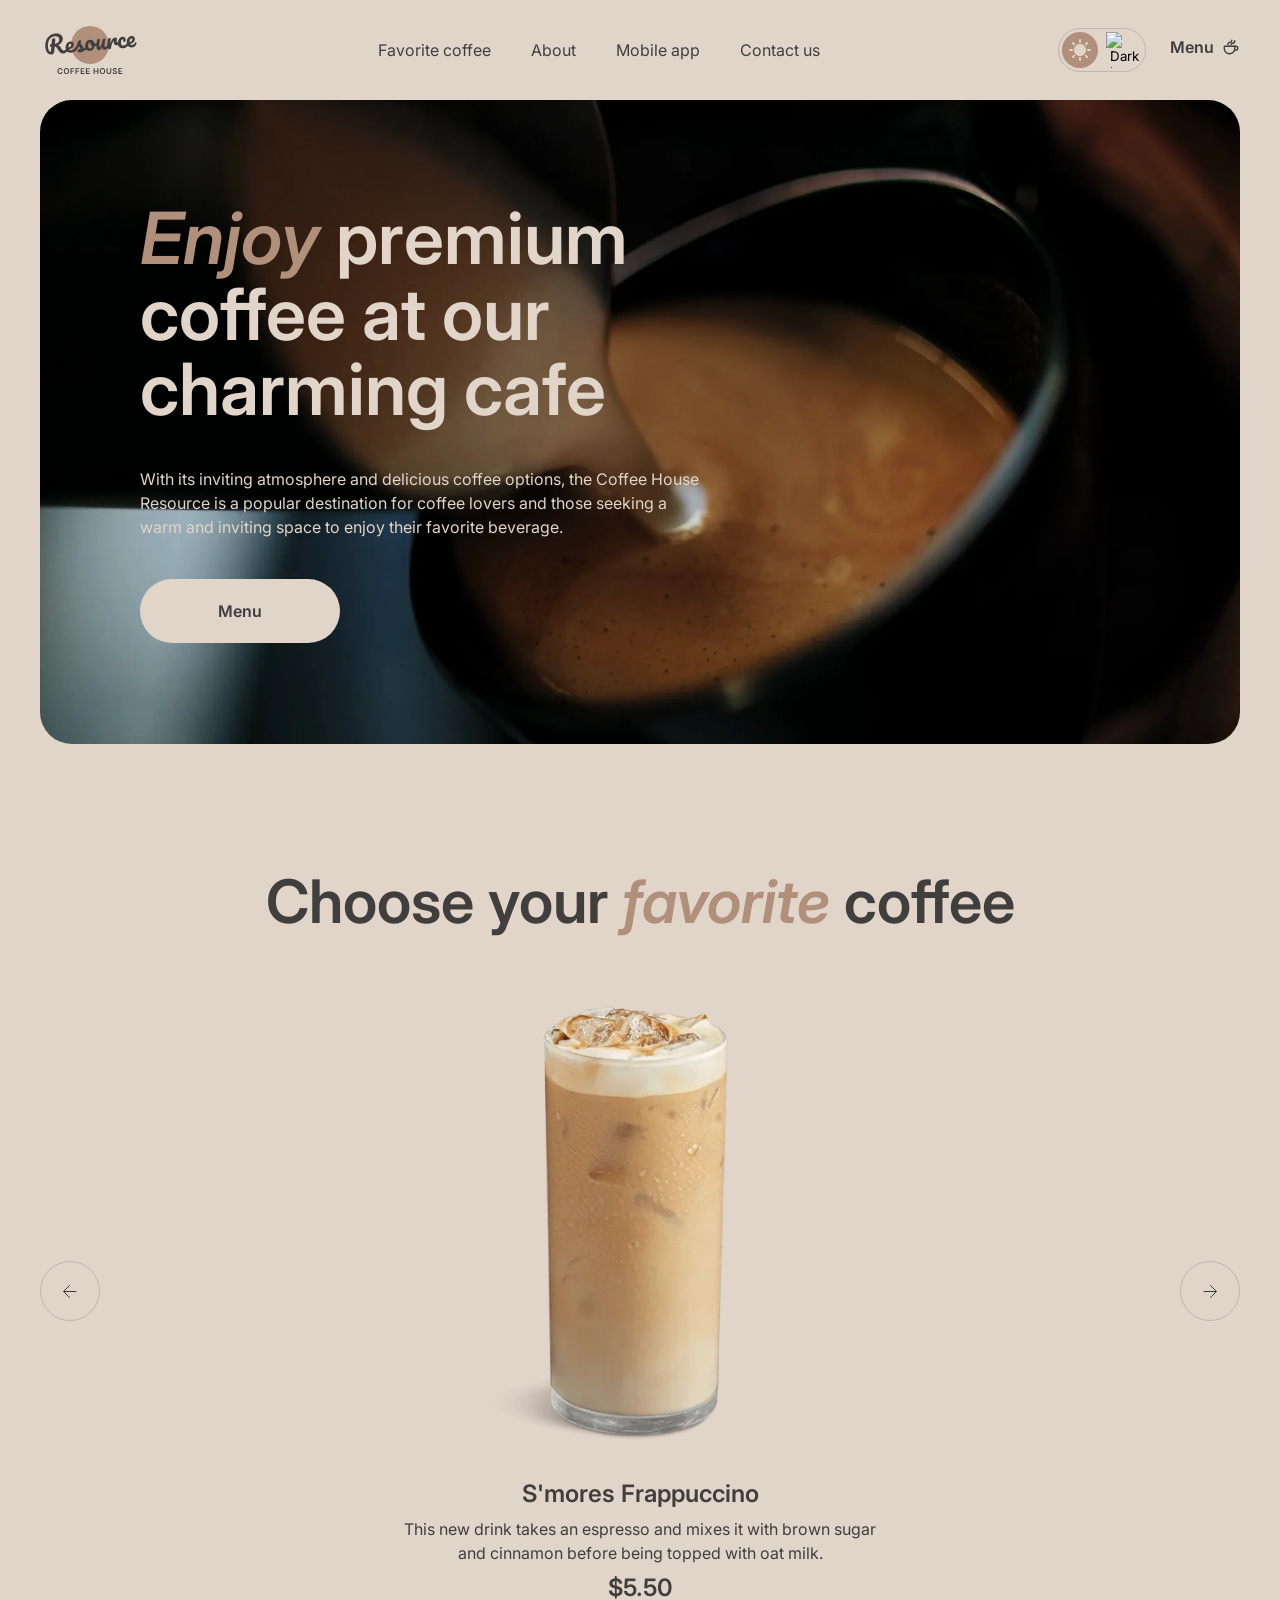
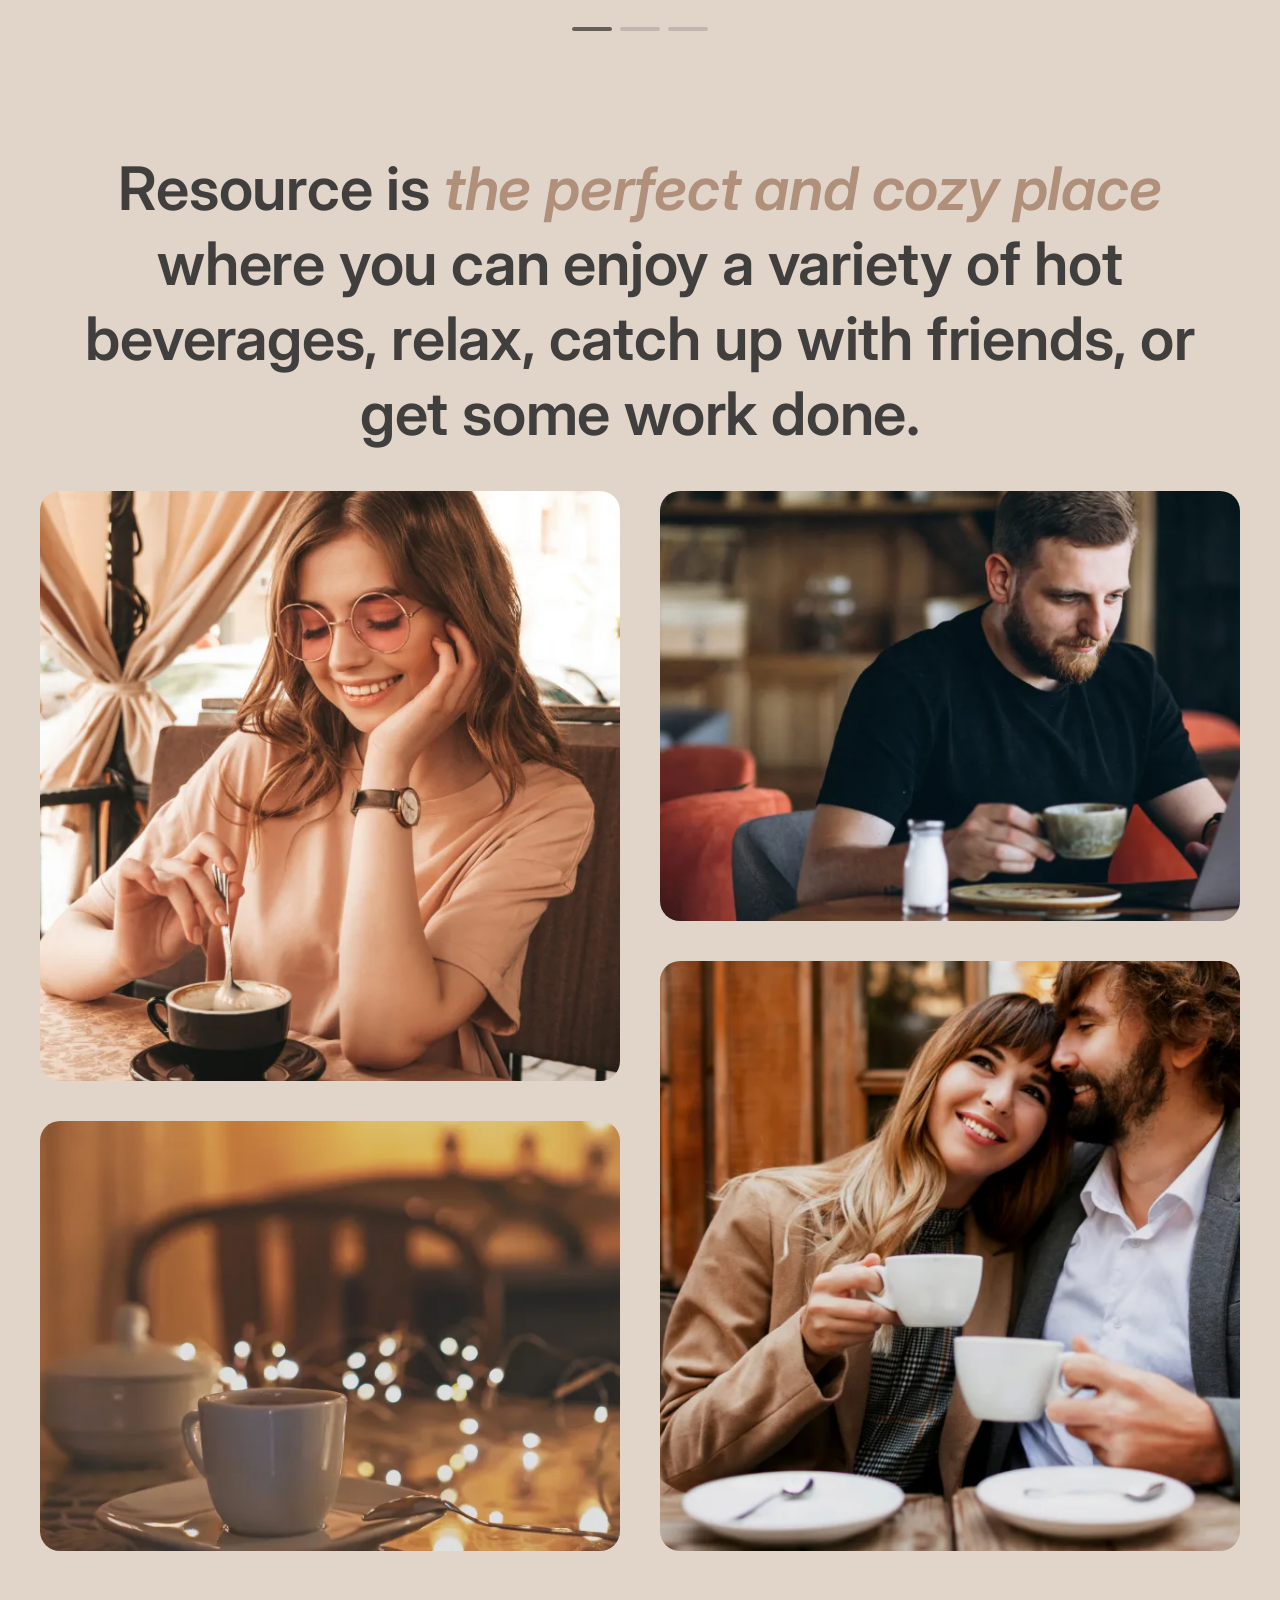
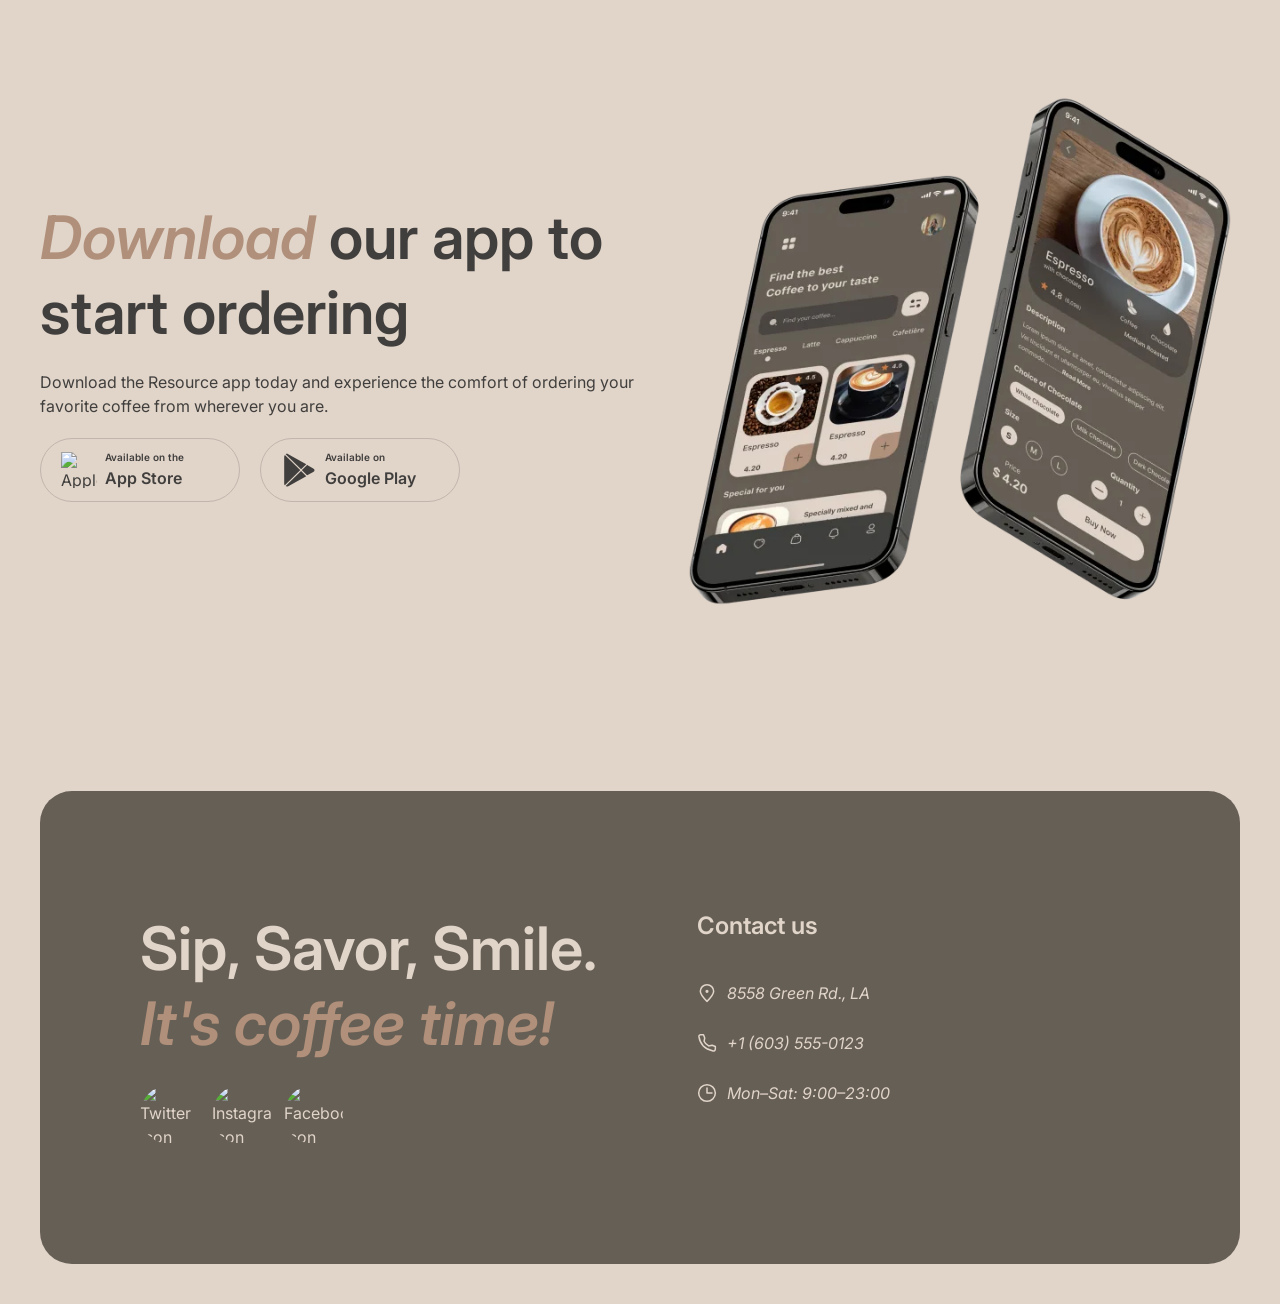
==== commit a4cbc365: "feat: redesign app store badges and footer contacts with dedicated icon set" ====
--- a/index.html
+++ b/index.html
@@ -315,30 +315,48 @@
             </p>
             <div class="app__badges">
               <a class="badge" href="#">
-                <svg
-                  width="18"
-                  height="18"
-                  viewBox="0 0 24 24"
-                  fill="currentColor"
-                >
-                  <path
-                    d="M16.4 1c.1 1-.3 2-1 2.7-.7.8-1.8 1.4-2.8 1.3-.1-1 .4-2 1-2.7C14.4 1.5 15.5 1 16.4 1zM20.5 17.3c-.5 1.2-1.1 2.3-1.9 3.4-1.1 1.5-2.2 3-3.8 3-1.5 0-2-.9-3.7-.9-1.7 0-2.3.9-3.7.9-1.5.1-2.7-1.6-3.8-3.1-2.1-3-3.7-8.4-1.5-12.1 1.1-1.8 3-3 5-3 1.6 0 2.9.9 3.9.9 1 0 2.5-1.1 4.3-.9.7 0 2.8.3 4.1 2.2-3.5 2.1-2.9 6.6.1 8.6z"
-                  />
-                </svg>
-                <span>Available on the<br /><strong>App Store</strong></span>
+                <span class="badge__icon">
+                  <img
+                    src="assets/icons/apple-icon.svg"
+                    alt="Apple logo"
+                    width="36"
+                    height="36"
+                    class="icon-base"
+                  />
+                  <img
+                    src="assets/icons/apple-hover-icon.svg"
+                    alt="Apple logo"
+                    width="36"
+                    height="36"
+                    class="icon-hover"
+                  />
+                </span>
+                <span class="badge__text">
+                  <span class="badge__caption">Available on the</span>
+                  <span class="badge__title">App Store</span>
+                </span>
               </a>
               <a class="badge" href="#">
-                <svg
-                  width="18"
-                  height="18"
-                  viewBox="0 0 24 24"
-                  fill="currentColor"
-                >
-                  <path
-                    d="M3 3.5c0-.5.3-.9.7-1.1l10 8.6-10 8.6c-.4-.2-.7-.6-.7-1.1V3.5zM14.7 12l3.1-2.6 2.9 1.7c.6.3.6 1.2 0 1.5l-2.9 1.7-3.1-2.3zM4.5 2l9.1 8-1.9 1.6L4.5 2zM4.5 22l6.7-9.6 1.9 1.6L4.5 22z"
-                  />
-                </svg>
-                <span>Available on<br /><strong>Google Play</strong></span>
+                <span class="badge__icon">
+                  <img
+                    src="assets/icons/google-icon.svg"
+                    alt="Google Play logo"
+                    width="36"
+                    height="36"
+                    class="icon-base"
+                  />
+                  <img
+                    src="assets/icons/google-hover-icon.svg"
+                    alt="Google Play logo"
+                    width="36"
+                    height="36"
+                    class="icon-hover"
+                  />
+                </span>
+                <span class="badge__text">
+                  <span class="badge__caption">Available on</span>
+                  <span class="badge__title">Google Play</span>
+                </span>
               </a>
             </div>
           </div>
@@ -360,46 +378,56 @@
           <ul class="socials">
             <li>
               <a href="#" aria-label="Twitter">
-                <svg
-                  width="16"
-                  height="16"
-                  viewBox="0 0 24 24"
-                  fill="currentColor"
-                >
-                  <path
-                    d="M23 4.5c-.8.4-1.7.6-2.6.8.9-.6 1.6-1.5 2-2.5-.9.5-1.9.9-2.9 1.1a4.5 4.5 0 00-7.7 4.1A12.8 12.8 0 012 3.7a4.5 4.5 0 001.4 6 4.4 4.4 0 01-2-.6v.1a4.5 4.5 0 003.6 4.4 4.5 4.5 0 01-2 .1 4.5 4.5 0 004.2 3.1A9 9 0 010 19.5a12.7 12.7 0 006.9 2c8.3 0 12.8-6.9 12.8-12.8v-.6c.9-.6 1.6-1.4 2.3-2.4z"
-                  />
-                </svg>
+                <img
+                  src="assets/icons/twitter-icon.svg"
+                  alt="Twitter icon"
+                  width="59"
+                  height="59"
+                  class="icon-base"
+                />
+                <img
+                  src="assets/icons/twitter-hover-icon.svg"
+                  alt="Twitter icon"
+                  width="59"
+                  height="59"
+                  class="icon-hover"
+                />
               </a>
             </li>
             <li>
               <a href="#" aria-label="Instagram">
-                <svg
-                  width="16"
-                  height="16"
-                  viewBox="0 0 24 24"
-                  fill="none"
-                  stroke="currentColor"
-                  stroke-width="1.6"
-                >
-                  <rect x="3" y="3" width="18" height="18" rx="5" />
-                  <circle cx="12" cy="12" r="4" />
-                  <circle cx="17.5" cy="6.5" r="1" />
-                </svg>
+                <img
+                  src="assets/icons/instagram-icon.svg"
+                  alt="Instagram icon"
+                  width="59"
+                  height="59"
+                  class="icon-base"
+                />
+                <img
+                  src="assets/icons/instagram-hover-icon.svg"
+                  alt="Instagram icon"
+                  width="59"
+                  height="59"
+                  class="icon-hover"
+                />
               </a>
             </li>
             <li>
               <a href="#" aria-label="Facebook">
-                <svg
-                  width="16"
-                  height="16"
-                  viewBox="0 0 24 24"
-                  fill="currentColor"
-                >
-                  <path
-                    d="M13.5 21v-8h2.7l.4-3.1h-3.1V8c0-.9.2-1.5 1.6-1.5H17V3.6c-.3 0-1.2-.1-2.3-.1-2.3 0-3.9 1.4-3.9 4v2.4H8v3.1h2.8v8h2.7z"
-                  />
-                </svg>
+                <img
+                  src="assets/icons/facebook-icon.svg"
+                  alt="Facebook icon"
+                  width="59"
+                  height="59"
+                  class="icon-base"
+                />
+                <img
+                  src="assets/icons/facebook-hover-icon.svg"
+                  alt="Facebook icon"
+                  width="59"
+                  height="59"
+                  class="icon-hover"
+                />
               </a>
             </li>
           </ul>
@@ -410,50 +438,38 @@
           <address>
             <ul>
               <li>
-                <svg
-                  width="16"
-                  height="16"
-                  viewBox="0 0 24 24"
-                  fill="none"
-                  stroke="currentColor"
-                  stroke-width="1.6"
+                <a
+                  href="https://maps.google.com/?q=8558+Green+Rd.,+LA"
+                  target="_blank"
+                  rel="noopener"
                 >
-                  <path
-                    d="M12 21s7-6.3 7-11.5A7 7 0 105 9.5C5 14.7 12 21 12 21z"
-                  />
-                  <circle cx="12" cy="9.5" r="2.3" />
-                </svg>
-                8558 Green Rd., LA
+                  <img
+                    src="assets/icons/place-icon.svg"
+                    alt="Location icon"
+                    width="20"
+                    height="20"
+                  />
+                  8558 Green Rd., LA
+                </a>
               </li>
               <li>
                 <a href="tel:+16035550123">
-                  <svg
-                    width="16"
-                    height="16"
-                    viewBox="0 0 24 24"
-                    fill="none"
-                    stroke="currentColor"
-                    stroke-width="1.6"
-                  >
-                    <path
-                      d="M22 16.9v3a2 2 0 01-2.2 2 19.8 19.8 0 01-8.6-3.1 19.5 19.5 0 01-6-6A19.8 19.8 0 012.1 4.2 2 2 0 014.1 2h3a2 2 0 012 1.7c.1 1 .3 2 .6 2.9a2 2 0 01-.5 2.1L8 9.9a16 16 0 006 6l1.2-1.2a2 2 0 012.1-.5c.9.3 1.9.5 2.9.6a2 2 0 011.8 2.1z"
-                    />
-                  </svg>
+                  <img
+                    src="assets/icons/phone-icon.svg"
+                    alt="Phone icon"
+                    width="20"
+                    height="20"
+                  />
                   +1 (603) 555-0123
                 </a>
               </li>
               <li>
-                <svg
-                  width="16"
-                  height="16"
-                  viewBox="0 0 24 24"
-                  fill="none"
-                  stroke="currentColor"
-                  stroke-width="1.6"
-                >
-                  <circle cx="12" cy="12" r="9" />
-                  <path d="M12 7v5l3 3" />
-                </svg>
+                <img
+                  src="assets/icons/clock-icon.svg"
+                  alt="Clock icon"
+                  width="20"
+                  height="20"
+                />
                 Mon&ndash;Sat: 9:00&ndash;23:00
               </li>
             </ul>
--- a/css/style.css
+++ b/css/style.css
@@ -555,11 +555,12 @@
   display: flex;
   align-items: center;
   justify-content: space-between;
-  gap: 48px;
+  gap: 40px;
 }
 
 .app__content {
-  max-width: 480px;
+  max-width: 600px;
+  flex-shrink: 0;
   display: flex;
   flex-direction: column;
   gap: 20px;
@@ -567,27 +568,66 @@
 
 .app__badges {
   display: flex;
-  gap: 16px;
+  gap: 20px;
 }
 
 .badge {
   display: inline-flex;
   align-items: center;
-  gap: 10px;
-  padding: 10px 20px;
+  gap: 8px;
+  width: 200px;
+  height: 64px;
+  padding-left: 20px;
   border-radius: 999px;
   border: 1px solid var(--color-border-primary);
-  transition: background var(--transition), color var(--transition);
+  cursor: pointer;
+  transition:
+    background var(--transition),
+    color var(--transition),
+    border-color var(--transition);
+}
+
+.badge__icon {
+  position: relative;
+  display: inline-flex;
+  flex-shrink: 0;
+  width: 36px;
+  height: 36px;
+  cursor: pointer;
+}
+
+.badge__text {
+  display: flex;
+  flex-direction: column;
+  gap: 2px;
+}
+
+.badge__caption {
+  font-size: var(--fs-caption);
+  line-height: var(--lh-caption);
+  font-weight: 600;
+}
+
+.badge__title {
+  font-size: var(--fs-body);
+  line-height: var(--lh-body);
+  font-weight: 600;
 }
 
 .badge:hover {
   background: var(--color-bg-container);
   color: var(--color-text-inverse);
+  border-color: var(--color-bg-container);
 }
 
 .app__image {
-  max-width: 420px;
-  width: 100%;
+  width: 630px;
+  min-width: 0;
+  max-width: 100%;
+  aspect-ratio: 1 / 1;
+  height: auto;
+  object-fit: cover;
+  flex-shrink: 1;
 }
 
 /* ---------- footer ---------- */
@@ -610,9 +650,9 @@
 
 .footer__inner {
   display: flex;
-  justify-content: space-between;
-  gap: 48px;
+  gap: 100px;
   padding-block: var(--section-gap);
+  padding-inline: 100px;
 }
 
 .footer__brand {
@@ -623,29 +663,35 @@
 
 .socials {
   display: flex;
-  gap: 12px;
+  gap: 13px;
 }
 
 .socials a {
+  position: relative;
   display: inline-flex;
   align-items: center;
   justify-content: center;
-  width: 36px;
-  height: 36px;
+  width: 59px;
+  height: 59px;
   border-radius: 50%;
-  border: 1px solid var(--color-text-inverse);
-  color: var(--color-text-inverse);
+  overflow: hidden;
+  cursor: pointer;
+  transition: background var(--transition);
+}
+
+.socials a:hover {
+  background: var(--color-text-inverse);
 }
 
 .footer__contacts h3 {
   color: var(--color-text-inverse);
-  margin-bottom: 20px;
+  margin-bottom: 40px;
 }
 
 .footer__contacts address ul {
   display: flex;
   flex-direction: column;
-  gap: 14px;
+  gap: 20px;
 }
 
 .footer__contacts li,
@@ -653,6 +699,18 @@
   display: flex;
   align-items: center;
   gap: 10px;
+}
+
+.footer__contacts a {
+  width: fit-content;
+  padding-bottom: 4px;
+  border-bottom: 2px solid transparent;
+  cursor: pointer;
+  transition: border-color var(--transition);
+}
+
+.footer__contacts a:hover {
+  border-bottom-color: currentColor;
 }
 
 /* ---------- catalog ---------- */
@@ -681,10 +739,13 @@
   border: 1px solid var(--color-border-primary);
   background: transparent;
   color: var(--color-text-primary);
-  transition: background var(--transition), color var(--transition);
-}
-
-.category.is-active {
+  transition:
+    background var(--transition),
+    color var(--transition);
+}
+
+.category.is-active,
+.category:hover {
   background: var(--color-bg-container);
   color: var(--color-text-inverse);
   border-color: var(--color-bg-container);
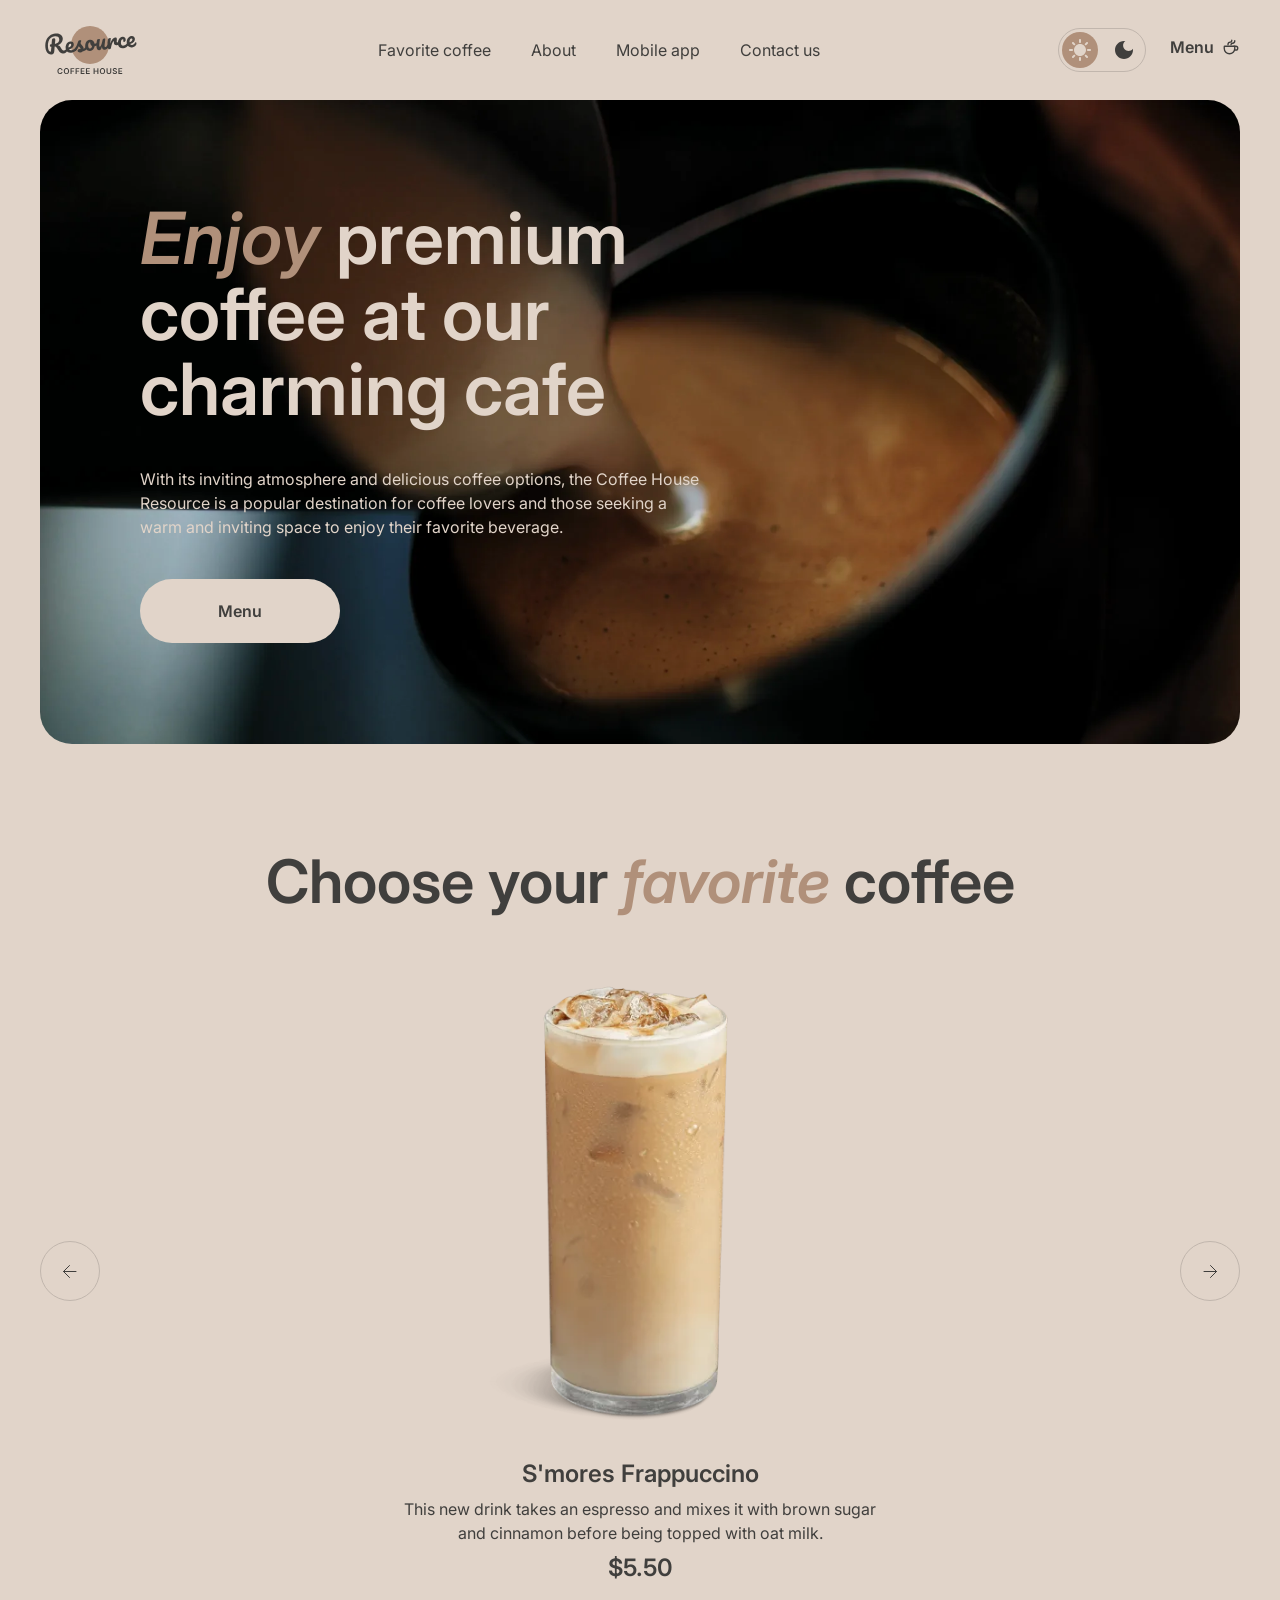
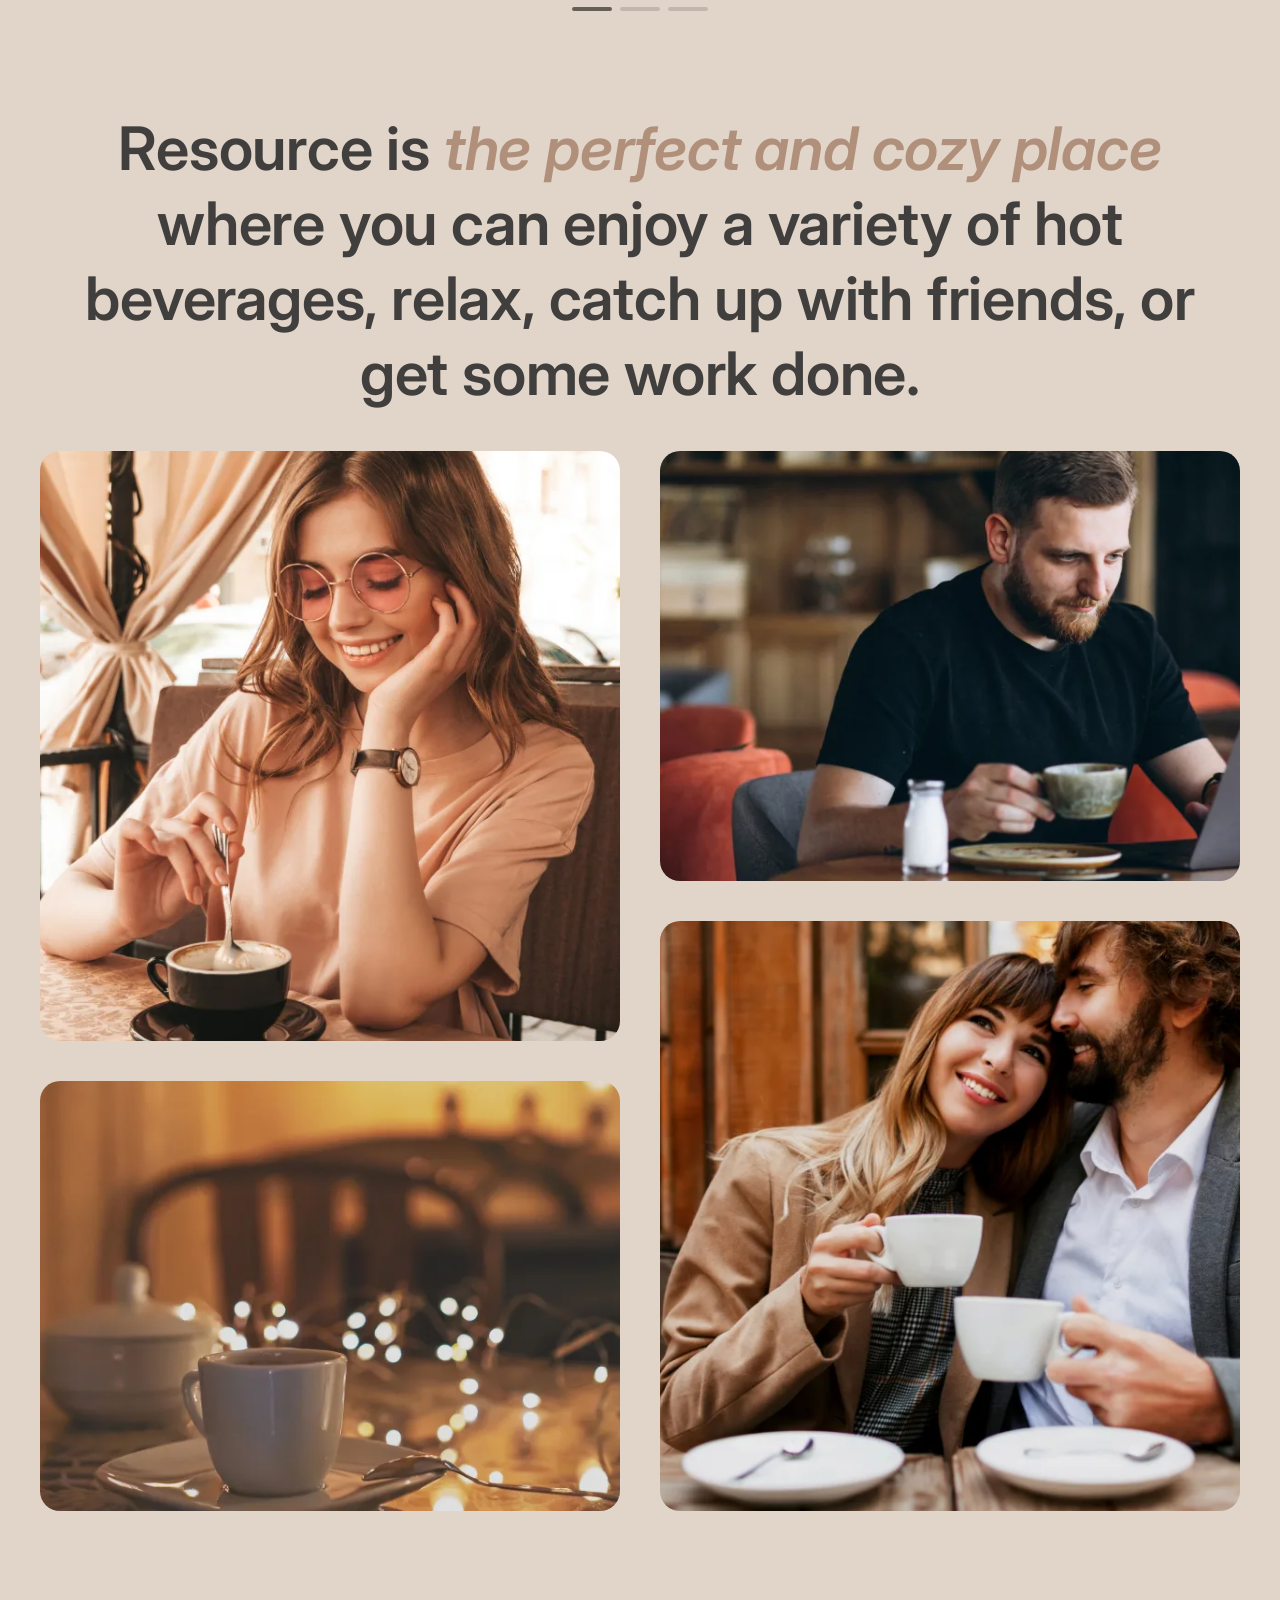
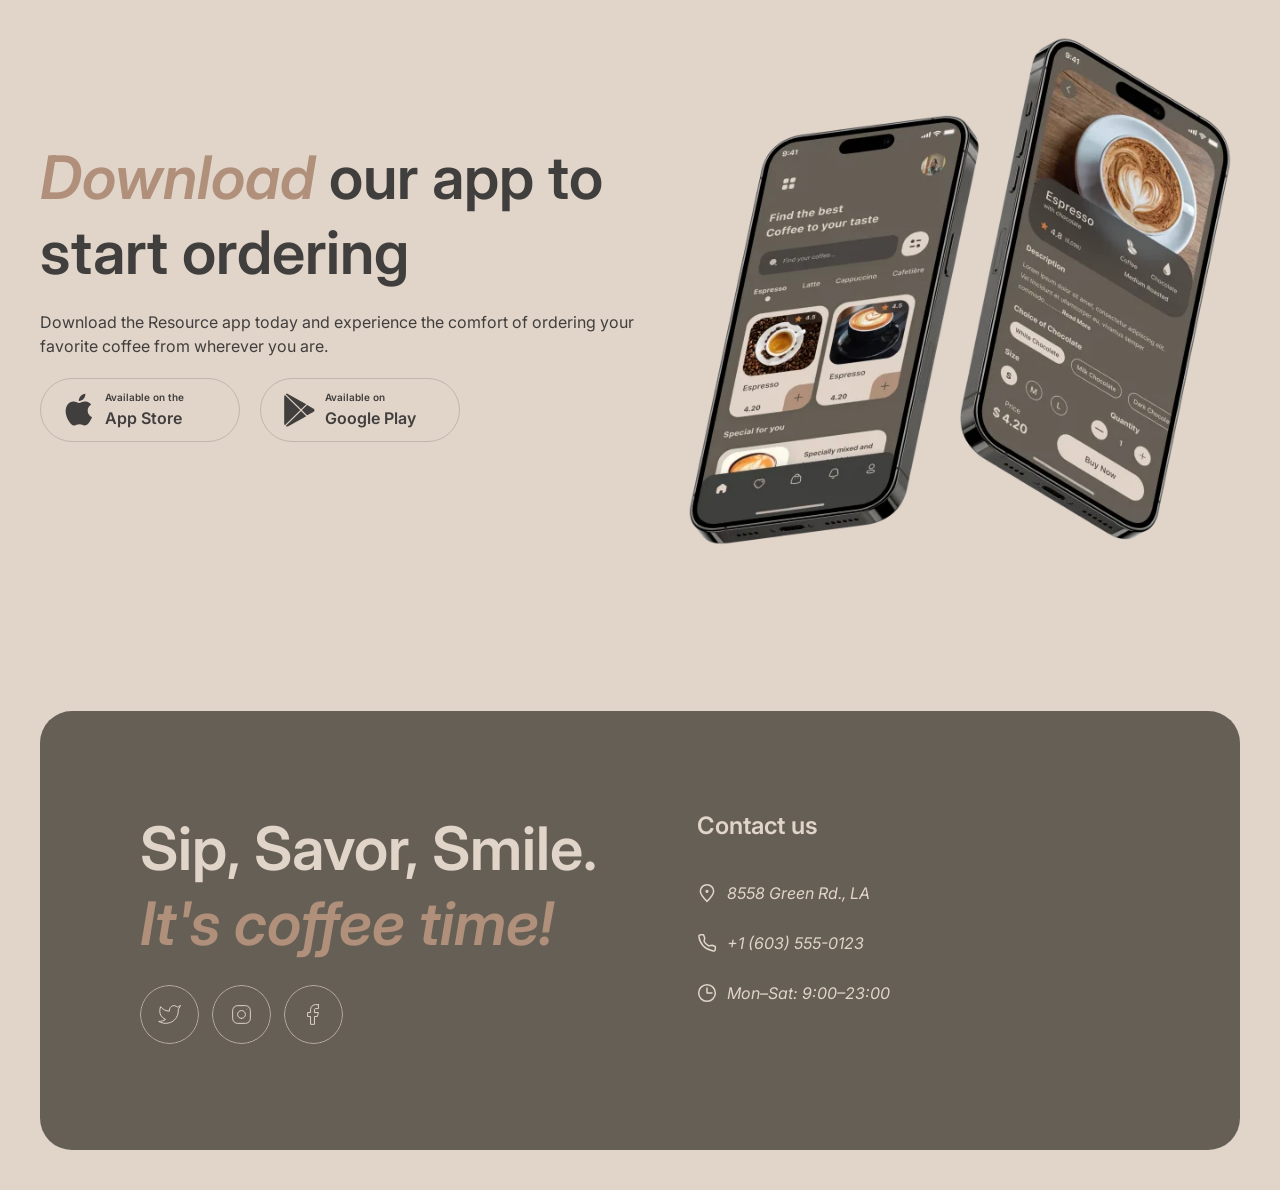
==== commit 2103e5b8: "refactor: inline hover icons as svg with currentColor instead of duplicate assets" ====
--- a/index.html
+++ b/index.html
@@ -56,8 +56,17 @@
               <img src="assets/icons/sun-dark-icon.svg" alt="Light theme icon" data-theme-variant="dark" hidden />
             </button>
             <button type="button" data-theme-set="dark" aria-label="Dark theme">
-              <img src="assets/icons/moon-light-icon.svg" alt="Dark theme icon" data-theme-variant="light" class="icon-base" />
-              <img src="assets/icons/moon-light-hover-icon.svg" alt="Dark theme icon" data-theme-variant="light" class="icon-hover" />
+              <svg
+                width="36"
+                height="36"
+                viewBox="0 0 36 36"
+                fill="currentColor"
+                data-theme-variant="light"
+              >
+                <path
+                  d="M18 9C13.03 9 9 13.03 9 18C9 22.97 13.03 27 18 27C22.97 27 27 22.97 27 18C27 17.54 26.96 17.08 26.9 16.64C25.92 18.01 24.32 18.9 22.5 18.9C19.52 18.9 17.1 16.48 17.1 13.5C17.1 11.69 17.99 10.08 19.36 9.1C18.92 9.04 18.46 9 18 9Z"
+                />
+              </svg>
               <img src="assets/icons/moon-dark-icon.svg" alt="Dark theme icon" data-theme-variant="dark" hidden />
             </button>
           </div>
@@ -315,44 +324,22 @@
             </p>
             <div class="app__badges">
               <a class="badge" href="#">
-                <span class="badge__icon">
-                  <img
-                    src="assets/icons/apple-icon.svg"
-                    alt="Apple logo"
-                    width="36"
-                    height="36"
-                    class="icon-base"
-                  />
-                  <img
-                    src="assets/icons/apple-hover-icon.svg"
-                    alt="Apple logo"
-                    width="36"
-                    height="36"
-                    class="icon-hover"
-                  />
-                </span>
+                <svg width="36" height="36" viewBox="0 0 36 36" fill="currentColor">
+                  <path d="M26.7073 18.6307C26.6704 14.6324 30.065 12.6872 30.2203 12.5966C28.2977 9.86366 25.3178 9.49026 24.2707 9.46048C21.7679 9.20369 19.3403 10.9206 18.0654 10.9206C16.765 10.9206 14.8017 9.48529 12.6858 9.52747C9.96293 9.56841 7.41566 11.1055 6.0186 13.4923C3.13542 18.359 5.28572 25.5108 8.04802 29.4446C9.42981 31.3712 11.0444 33.5223 13.1578 33.4466C15.2254 33.3635 15.9978 32.1614 18.4929 32.1614C20.9651 32.1614 21.6903 33.4466 23.8457 33.3983C26.0647 33.3635 27.4618 31.463 28.7952 29.519C30.392 27.3108 31.0333 25.1362 31.0588 25.0245C31.0066 25.0071 26.7493 23.4229 26.7073 18.6307Z" />
+                  <path d="M22.6357 6.87268C23.7477 5.51675 24.5086 3.67205 24.2974 1.80005C22.6879 1.86952 20.675 2.88554 19.5159 4.21169C18.4903 5.38029 17.5742 7.29571 17.8109 9.097C19.6189 9.2285 21.4753 8.20752 22.6357 6.87268Z" />
+                </svg>
                 <span class="badge__text">
                   <span class="badge__caption">Available on the</span>
                   <span class="badge__title">App Store</span>
                 </span>
               </a>
               <a class="badge" href="#">
-                <span class="badge__icon">
-                  <img
-                    src="assets/icons/google-icon.svg"
-                    alt="Google Play logo"
-                    width="36"
-                    height="36"
-                    class="icon-base"
-                  />
-                  <img
-                    src="assets/icons/google-hover-icon.svg"
-                    alt="Google Play logo"
-                    width="36"
-                    height="36"
-                    class="icon-hover"
-                  />
-                </span>
+                <svg width="36" height="36" viewBox="0 0 36 36" fill="currentColor">
+                  <path d="M3.7558 3.20297C3.39335 3.57289 3.18359 4.14884 3.18359 4.89471V31.4994C3.18359 32.2453 3.39335 32.8212 3.7558 33.1911L3.84525 33.2723L19.1359 18.37V18.0181L3.84525 3.11575L3.7558 3.20297Z" />
+                  <path d="M26.0776 23.34L20.9863 18.37V18.0181L26.0837 13.0482L26.1979 13.1128L32.2345 16.4617C33.9573 17.4121 33.9573 18.976 32.2345 19.9324L26.1979 23.2753L26.0776 23.34V23.34Z" />
+                  <path d="M25.2733 24.2007L20.0617 19.1195L4.68164 34.1166C5.25384 34.7031 6.18695 34.7737 7.24807 34.1873L25.2733 24.2007" />
+                  <path d="M25.2733 12.1876L7.24807 2.20103C6.18695 1.62058 5.25384 1.69125 4.68164 2.27772L20.0617 17.2688L25.2733 12.1876Z" />
+                </svg>
                 <span class="badge__text">
                   <span class="badge__caption">Available on</span>
                   <span class="badge__title">Google Play</span>
@@ -378,56 +365,28 @@
           <ul class="socials">
             <li>
               <a href="#" aria-label="Twitter">
-                <img
-                  src="assets/icons/twitter-icon.svg"
-                  alt="Twitter icon"
-                  width="59"
-                  height="59"
-                  class="icon-base"
-                />
-                <img
-                  src="assets/icons/twitter-hover-icon.svg"
-                  alt="Twitter icon"
-                  width="59"
-                  height="59"
-                  class="icon-hover"
-                />
+                <svg width="59" height="59" viewBox="0 0 60 60" fill="none">
+                  <rect x="0.5" y="0.5" width="59" height="59" rx="29.5" stroke="var(--color-border-primary)" />
+                  <path d="M41 21.0101C41 21.0101 38.9821 22.2022 37.86 22.5401C37.2577 21.8476 36.4573 21.3567 35.567 21.134C34.6767 20.9112 33.7395 20.9673 32.8821 21.2945C32.0247 21.6218 31.2884 22.2045 30.773 22.9638C30.2575 23.7231 29.9877 24.6224 30 25.5401V26.5401C28.2426 26.5856 26.5013 26.1959 24.931 25.4055C23.3607 24.6151 22.0103 23.4487 21 22.0101C21 22.0101 17 31.0101 26 35.0101C23.9405 36.408 21.4872 37.109 19 37.0101C28 42.0101 39 37.0101 39 25.5101C38.9991 25.2315 38.9723 24.9537 38.92 24.6801C39.9406 23.6735 41 21.0101 41 21.0101Z" stroke="currentColor" stroke-linecap="round" stroke-linejoin="round" />
+                </svg>
               </a>
             </li>
             <li>
               <a href="#" aria-label="Instagram">
-                <img
-                  src="assets/icons/instagram-icon.svg"
-                  alt="Instagram icon"
-                  width="59"
-                  height="59"
-                  class="icon-base"
-                />
-                <img
-                  src="assets/icons/instagram-hover-icon.svg"
-                  alt="Instagram icon"
-                  width="59"
-                  height="59"
-                  class="icon-hover"
-                />
+                <svg width="59" height="59" viewBox="0 0 60 60" fill="none">
+                  <rect x="0.5" y="0.5" width="59" height="59" rx="29.5" stroke="var(--color-border-primary)" />
+                  <path d="M30 34C32.2091 34 34 32.2091 34 30C34 27.7909 32.2091 26 30 26C27.7909 26 26 27.7909 26 30C26 32.2091 27.7909 34 30 34Z" stroke="currentColor" stroke-linecap="round" stroke-linejoin="round" />
+                  <path d="M21 34V26C21 23.2386 23.2386 21 26 21H34C36.7614 21 39 23.2386 39 26V34C39 36.7614 36.7614 39 34 39H26C23.2386 39 21 36.7614 21 34Z" stroke="currentColor" />
+                  <path d="M35.5 24.51L35.51 24.4989" stroke="currentColor" stroke-linecap="round" stroke-linejoin="round" />
+                </svg>
               </a>
             </li>
             <li>
               <a href="#" aria-label="Facebook">
-                <img
-                  src="assets/icons/facebook-icon.svg"
-                  alt="Facebook icon"
-                  width="59"
-                  height="59"
-                  class="icon-base"
-                />
-                <img
-                  src="assets/icons/facebook-hover-icon.svg"
-                  alt="Facebook icon"
-                  width="59"
-                  height="59"
-                  class="icon-hover"
-                />
+                <svg width="59" height="59" viewBox="0 0 60 60" fill="none">
+                  <rect x="0.5" y="0.5" width="59" height="59" rx="29.5" stroke="var(--color-border-primary)" />
+                  <path d="M35 20H32C30.6739 20 29.4021 20.5268 28.4645 21.4645C27.5268 22.4021 27 23.6739 27 25V28H24V32H27V40H31V32H34L35 28H31V25C31 24.7348 31.1054 24.4804 31.2929 24.2929C31.4804 24.1054 31.7348 24 32 24H35V20Z" stroke="currentColor" stroke-linecap="round" stroke-linejoin="round" />
+                </svg>
               </a>
             </li>
           </ul>
--- a/css/style.css
+++ b/css/style.css
@@ -209,44 +209,24 @@
 }
 
 .theme-toggle button {
-  position: relative;
   display: inline-flex;
   width: 36px;
   height: 36px;
   border-radius: 50%;
-  transition: background var(--transition);
+  color: var(--color-text-primary);
+  transition:
+    background var(--transition),
+    color var(--transition);
 }
 
 .theme-toggle button:hover {
   background: var(--color-bg-container);
+  color: var(--color-text-inverse);
 }
 
 .theme-toggle button img {
   width: 100%;
   height: 100%;
-}
-
-.icon-base {
-  transition: opacity var(--transition);
-}
-
-.icon-hover {
-  position: absolute;
-  inset: 0;
-  opacity: 0;
-  transition: opacity var(--transition);
-}
-
-.theme-toggle button:hover .icon-hover,
-.badge:hover .icon-hover,
-.socials a:hover .icon-hover {
-  opacity: 1;
-}
-
-.theme-toggle button:hover .icon-base,
-.badge:hover .icon-base,
-.socials a:hover .icon-base {
-  opacity: 0;
 }
 
 .menu-link {
@@ -587,13 +567,8 @@
     border-color var(--transition);
 }
 
-.badge__icon {
-  position: relative;
-  display: inline-flex;
+.badge svg {
   flex-shrink: 0;
-  width: 36px;
-  height: 36px;
-  cursor: pointer;
 }
 
 .badge__text {
@@ -667,7 +642,6 @@
 }
 
 .socials a {
-  position: relative;
   display: inline-flex;
   align-items: center;
   justify-content: center;
@@ -676,11 +650,15 @@
   border-radius: 50%;
   overflow: hidden;
   cursor: pointer;
-  transition: background var(--transition);
+  color: var(--color-text-inverse);
+  transition:
+    background var(--transition),
+    color var(--transition);
 }
 
 .socials a:hover {
   background: var(--color-text-inverse);
+  color: var(--color-bg-container);
 }
 
 .footer__contacts h3 {
@@ -820,44 +798,56 @@
   }
 
   .hero {
-    min-height: 420px;
-    padding: 60px 0 0 60px;
+    height: 644px;
+    padding: 100px 0 0 40px;
   }
 
   .hero__content {
-    max-width: 100%;
-  }
-
-  .slider__arrow {
+    max-width: 530px;
+  }
+
+  .button__icon {
+    opacity: 1;
+  }
+
+  .about__frame--2,
+  .about__frame--3 {
     display: none;
   }
 
-  .about__image--3,
-  .about__image--4 {
-    display: none;
-  }
-
   .about__gallery {
-    grid-template-columns: 1fr;
+    flex-direction: column;
   }
 
   .app__inner {
     flex-direction: column;
-    text-align: center;
+    align-items: flex-start;
+    text-align: left;
   }
 
   .app__content {
     max-width: 100%;
-    align-items: center;
+    align-items: flex-start;
+    text-align: left;
   }
 
   .app__badges {
-    justify-content: center;
+    justify-content: flex-start;
+  }
+
+  .badge {
+    width: auto;
+    padding-right: 20px;
+  }
+
+  .app__image {
+    align-self: center;
   }
 
   .footer__inner {
     flex-direction: column;
-    gap: 32px;
+    gap: 100px;
+    padding-inline: 40px;
   }
 
   .catalog__grid {
@@ -875,18 +865,36 @@
 
 /* ---------- mobile ---------- */
 
-@media (max-width: 767px) {
+@media (max-width: 500px) {
   .header__inner {
     padding-block: 16px;
   }
 
   .hero {
-    min-height: 360px;
-    padding: 24px 0 0 24px;
-  }
-
-  main > section {
-    padding-block: var(--section-gap);
+    height: 632px;
+    padding: 60px 16px 0 16px;
+  }
+
+  .slider__slide img {
+    width: 348px;
+    height: 348px;
+  }
+
+  .app__content {
+    gap: 40px;
+  }
+
+  .app__badges {
+    flex-direction: column;
+    gap: 20px;
+  }
+
+  .app__image {
+    width: 100%;
+  }
+
+  .footer__inner {
+    gap: 40px;
   }
 
   .catalog__grid {
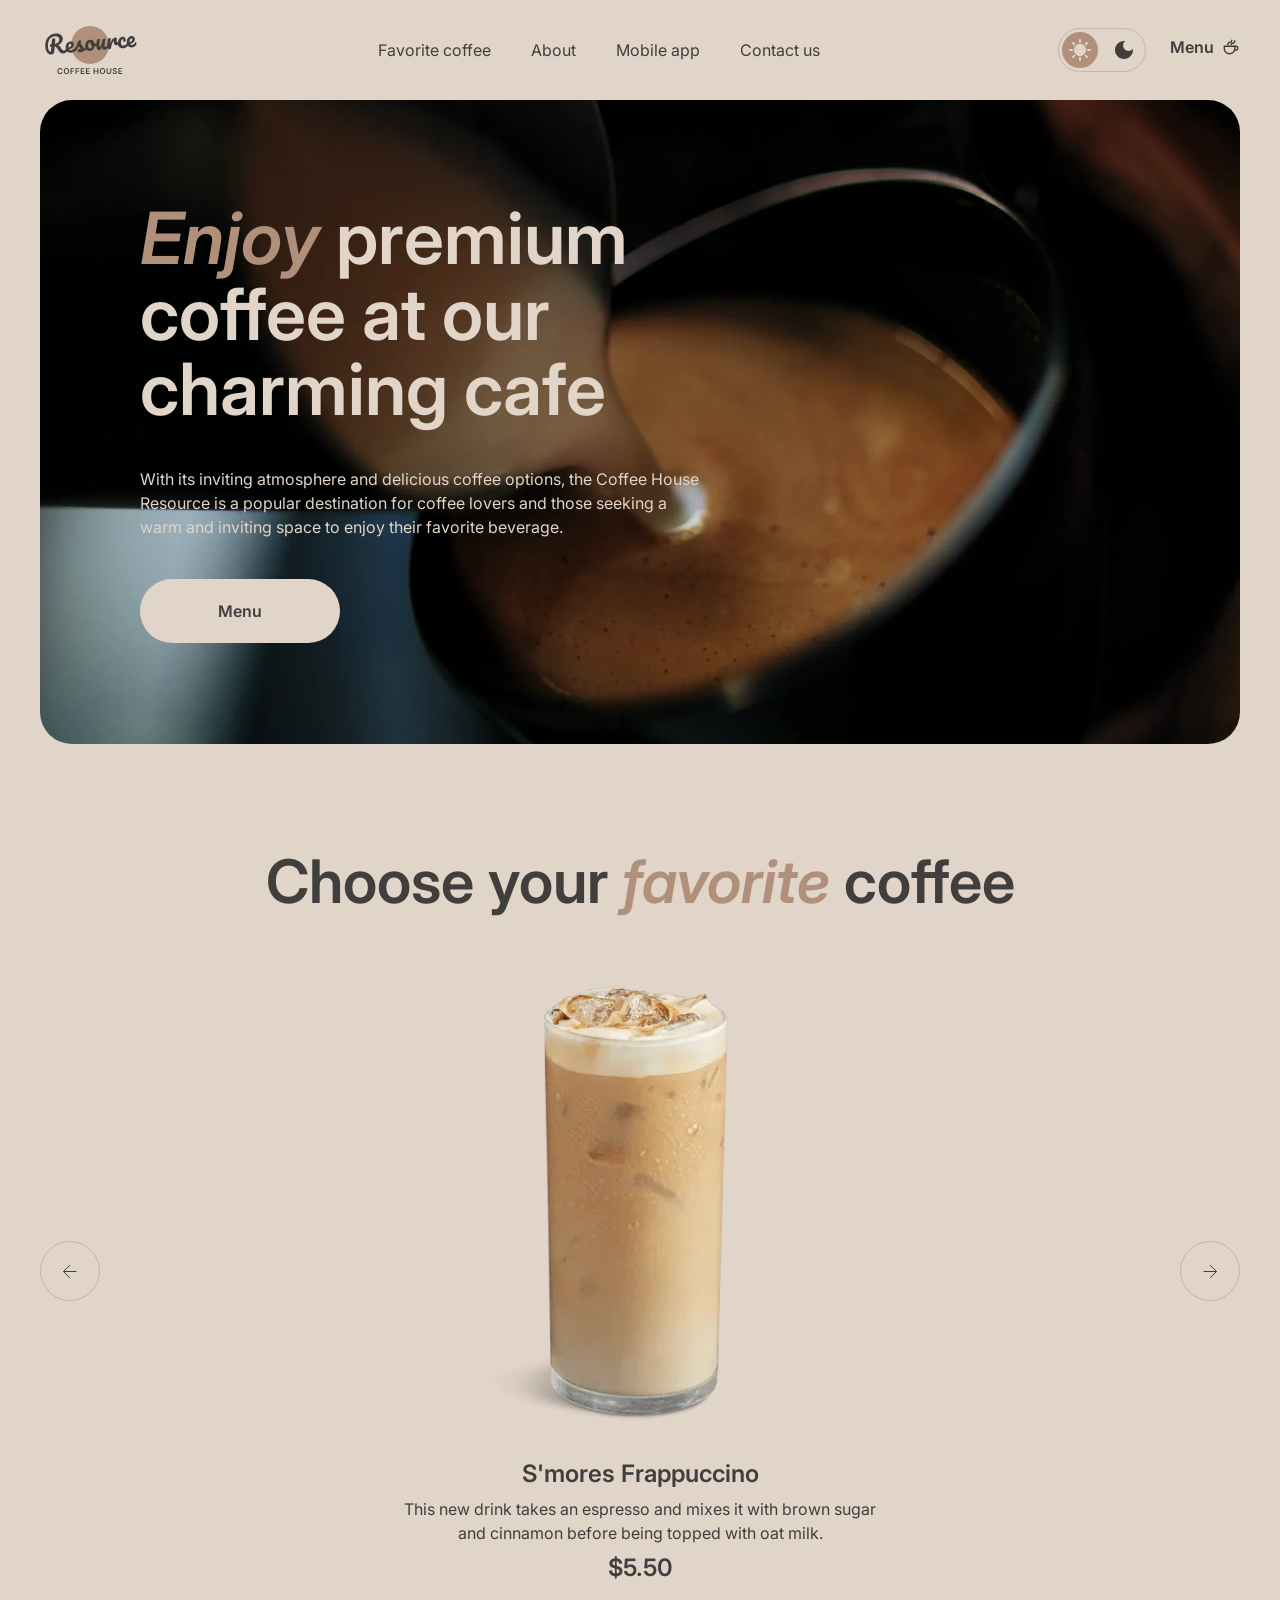
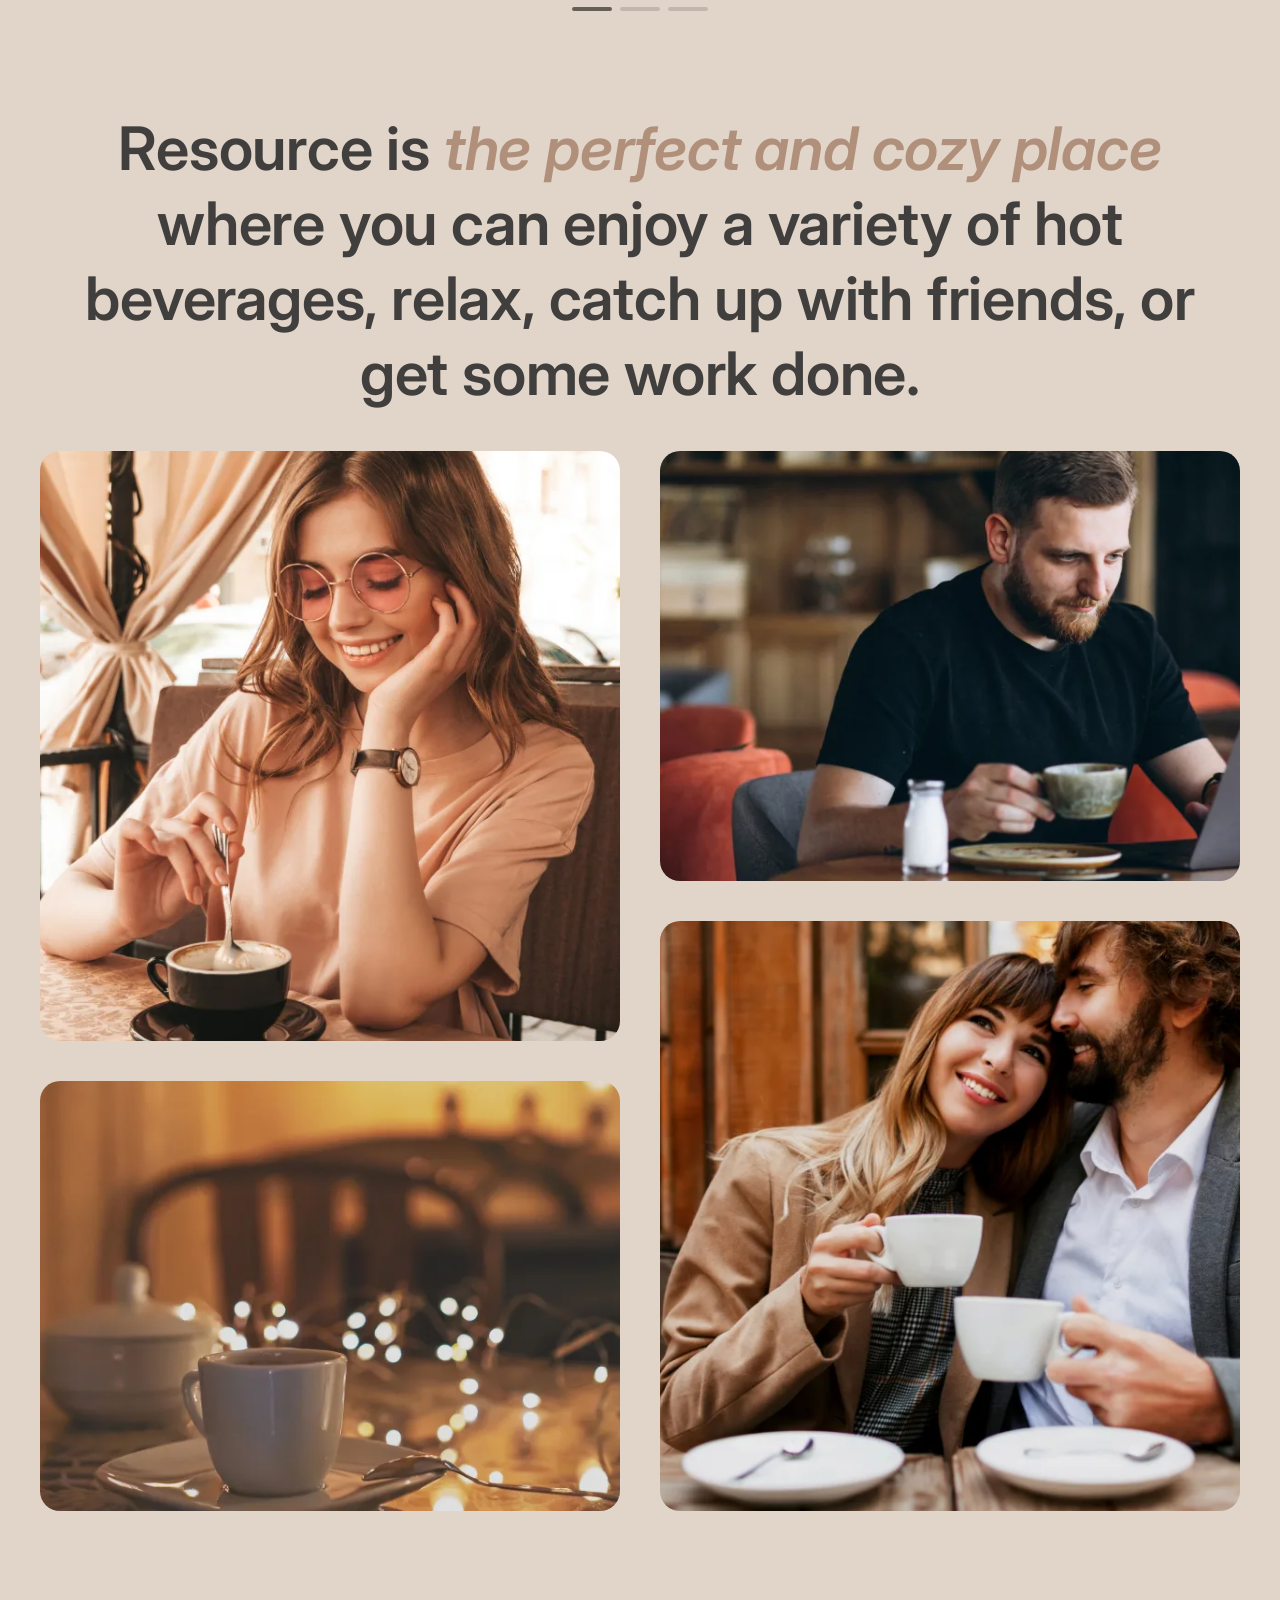
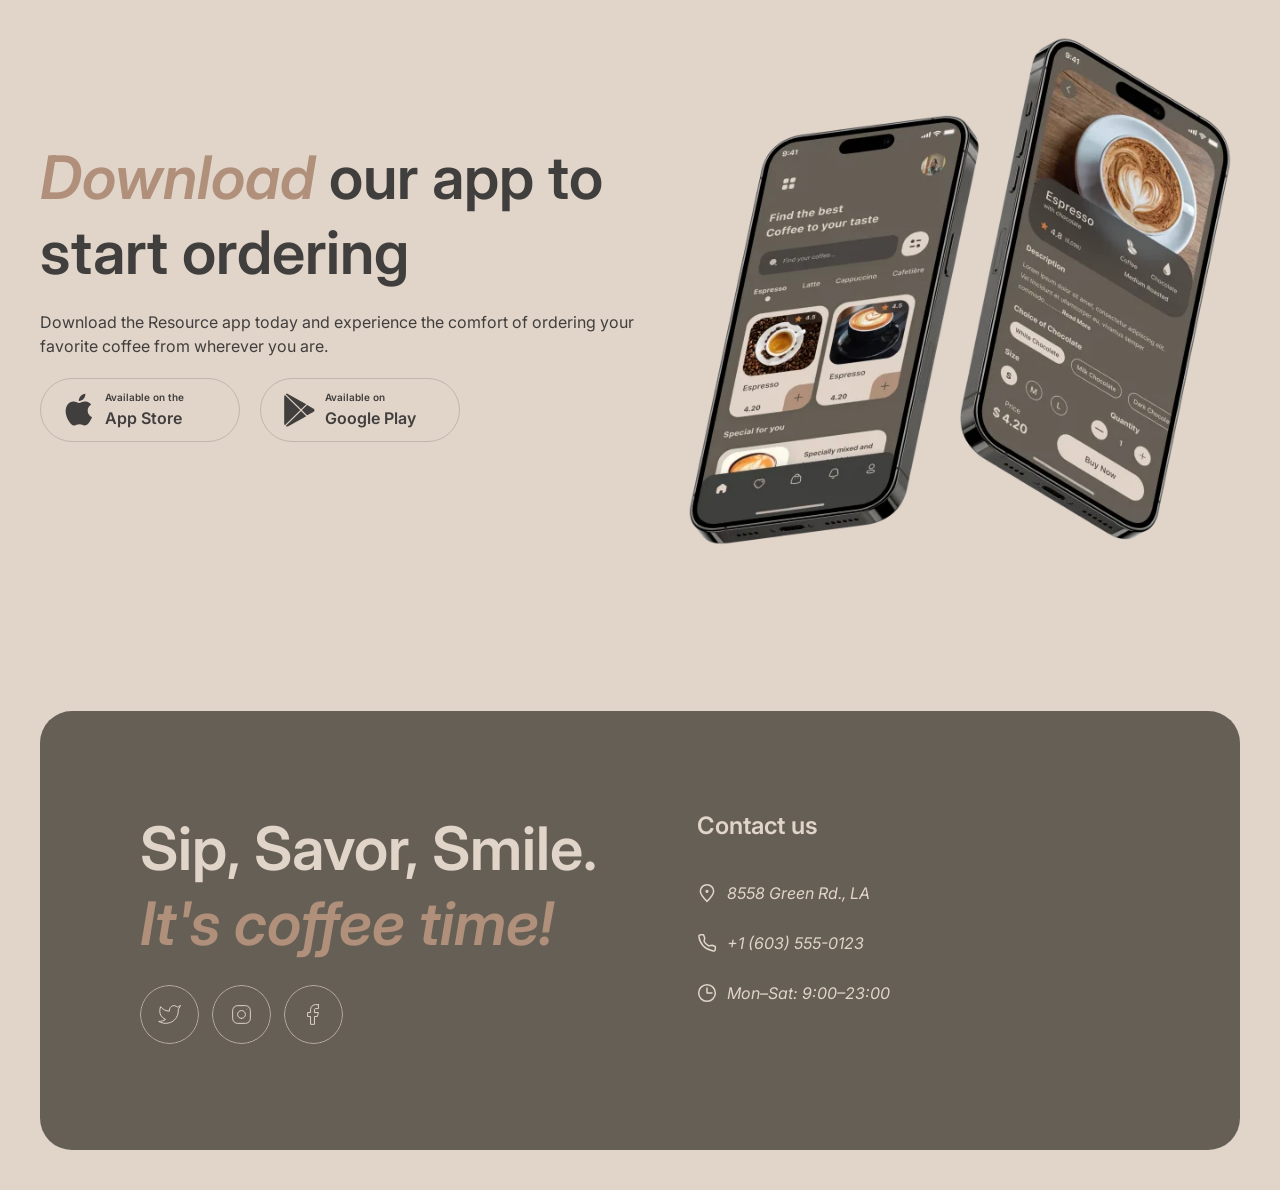
==== commit e40379b8: "perf: fix render-blocking css import, prioritize LCP video and right-size images" ====
--- a/index.html
+++ b/index.html
@@ -10,6 +10,7 @@
       href="https://fonts.googleapis.com/css2?family=Inter:ital,wght@0,400;0,600;1,600&display=swap"
       rel="stylesheet"
     />
+    <link rel="stylesheet" href="css/variables.css" />
     <link rel="stylesheet" href="css/style.css" />
     <script src="js/theme.js" defer></script>
   </head>
@@ -141,6 +142,7 @@
           muted
           loop
           playsinline
+          fetchpriority="high"
         >
           <source src="assets/videos/hero.mp4" type="video/mp4" />
         </video>
@@ -350,6 +352,8 @@
           <img
             class="app__image"
             src="assets/images/app-phones.webp"
+            srcset="assets/images/app-phones-420.webp 420w, assets/images/app-phones.webp 630w"
+            sizes="(max-width: 500px) 100vw, 630px"
             alt="Resource app screens shown on two phones"
             width="700"
             height="700"
--- a/css/variables.css
+++ b/css/variables.css
@@ -0,0 +1,73 @@
+:root,
+[data-theme="light"] {
+  --color-text-primary: #403f3d;
+  --color-text-inverse: #e1d4c9;
+  --color-text-accent: #b0907a;
+
+  --color-bg-page: #e1d4c9;
+  --color-bg-container: #665f55;
+  --color-bg-overlay: rgba(64, 63, 61, 0.8);
+
+  --color-border-primary: #c1b6ad;
+  --color-border-inverse: #665f55;
+}
+
+[data-theme="dark"] {
+  --color-text-primary: #e1d4c9;
+  --color-text-inverse: #e1d4c9;
+  --color-text-accent: #b0907a;
+
+  --color-bg-page: #292826;
+  --color-bg-container: #403f3d;
+  --color-bg-overlay: rgba(41, 40, 38, 0.8);
+
+  --color-border-primary: #665f55;
+  --color-border-inverse: #c1b6ad;
+}
+
+:root {
+  --font-family: "Inter", system-ui, sans-serif;
+
+  --container-width: 1440px;
+  --gutter: 40px;
+  --radius-sm: 12px;
+  --radius-md: 20px;
+  --radius-lg: 32px;
+  --transition: 0.2s ease;
+
+  --fs-h1: 72px;
+  --lh-h1: 105%;
+  --fs-h2: 60px;
+  --lh-h2: 125%;
+  --fs-h3: 24px;
+  --lh-h3: 125%;
+  --fs-body: 16px;
+  --lh-body: 150%;
+  --fs-caption: 10px;
+  --lh-caption: 140%;
+  --fs-action: 16px;
+  --lh-action: 150%;
+  --fs-burger-link: 32px;
+  --lh-burger-link: 125%;
+
+  --section-gap: 100px;
+}
+
+@media (max-width: 1023px) {
+  :root {
+    --fs-h1: 60px;
+    --lh-h1: 125%;
+    --fs-h2: 60px;
+    --lh-h2: 125%;
+    --section-gap: 72px;
+  }
+}
+
+@media (max-width: 500px) {
+  :root {
+    --gutter: 16px;
+    --fs-h1: 42px;
+    --fs-h2: 32px;
+    --section-gap: 60px;
+  }
+}
--- a/css/style.css
+++ b/css/style.css
@@ -1,5 +1,3 @@
-@import "variables.css";
-
 *,
 *::before,
 *::after {
@@ -95,7 +93,8 @@
 }
 
 .catalog {
-  padding-block: var(--section-gap);
+  padding-top: 20px;
+  padding-bottom: var(--section-gap);
 }
 
 .app {
@@ -395,6 +394,7 @@
 
 .slider__track {
   width: auto;
+  min-width: 0;
 }
 
 .slider__slide {
@@ -694,8 +694,10 @@
 /* ---------- catalog ---------- */
 
 .catalog h1 {
+  font-size: 60px;
+  line-height: 125%;
   text-align: center;
-  max-width: 900px;
+  max-width: 800px;
   margin-inline: auto;
   margin-bottom: 40px;
 }
@@ -705,14 +707,14 @@
   align-items: center;
   justify-content: center;
   gap: 12px;
-  margin-bottom: 48px;
+  margin-bottom: 40px;
 }
 
 .category {
   display: inline-flex;
   align-items: center;
   gap: 8px;
-  padding: 10px 20px;
+  padding: 8px 16px 8px 8px;
   border-radius: 999px;
   border: 1px solid var(--color-border-primary);
   background: transparent;
@@ -729,38 +731,78 @@
   border-color: var(--color-bg-container);
 }
 
+.category__icon {
+  display: inline-flex;
+  align-items: center;
+  justify-content: center;
+  width: 30px;
+  height: 30px;
+  flex-shrink: 0;
+  border-radius: 50%;
+  background: var(--color-border-primary);
+  font-size: 16px;
+  line-height: 1;
+  transition: background var(--transition);
+}
+
+.category.is-active .category__icon,
+.category:hover .category__icon {
+  background: var(--color-text-inverse);
+}
+
 .catalog__grid {
   display: grid;
-  grid-template-columns: repeat(4, 1fr);
+  grid-template-columns: repeat(auto-fit, minmax(280px, 1fr));
   gap: var(--gutter);
 }
 
 .card {
   display: flex;
   flex-direction: column;
-  gap: 8px;
-  padding: 16px;
+  overflow: hidden;
   border: 1px solid var(--color-border-primary);
-  border-radius: var(--radius-md);
-}
-
-.card img {
+  border-radius: 16px;
+  background: transparent;
+  cursor: pointer;
+}
+
+.card__photo {
+  width: calc(100% + 2px);
+  margin: -1px -1px 0;
+  aspect-ratio: 1 / 1;
+  overflow: hidden;
+  border-radius: 16px;
+}
+
+.card__photo img {
   width: 100%;
-  height: 200px;
+  height: 100%;
   object-fit: cover;
-  border-radius: var(--radius-sm);
-  margin-bottom: 8px;
+  display: block;
+  transform: scale(1.15);
+  transition: transform var(--transition);
+}
+
+.card:hover .card__photo img {
+  transform: scale(1);
+}
+
+.card h3 {
+  margin: 20px 20px 8px;
+  color: var(--color-text-primary);
 }
 
 .card p {
+  margin: 0 20px 16px;
   color: var(--color-text-primary);
-  opacity: 0.75;
   flex-grow: 1;
 }
 
 .card .price {
+  margin: 0 20px 20px;
   font-weight: 600;
   font-size: var(--fs-h3);
+  color: var(--color-text-primary);
 }
 
 .card__details {
@@ -775,14 +817,23 @@
   display: none;
   align-items: center;
   justify-content: center;
-  width: 44px;
-  height: 44px;
+  width: 60px;
+  height: 60px;
   margin: 40px auto 0;
   border-radius: 50%;
   border: 1px solid var(--color-border-primary);
   background: transparent;
   color: var(--color-text-primary);
   cursor: pointer;
+  transition:
+    background var(--transition),
+    color var(--transition);
+}
+
+.show-more:hover {
+  background: var(--color-bg-container);
+  color: var(--color-text-inverse);
+  border-color: var(--color-bg-container);
 }
 
 /* ---------- tablet ---------- */
@@ -850,16 +901,12 @@
     padding-inline: 40px;
   }
 
-  .catalog__grid {
-    grid-template-columns: repeat(2, 1fr);
-  }
-
   .card--extra {
     display: none;
   }
 
   .show-more {
-    display: inline-flex;
+    display: flex;
   }
 }
 
@@ -876,8 +923,10 @@
   }
 
   .slider__slide img {
-    width: 348px;
-    height: 348px;
+    width: 100%;
+    max-width: 348px;
+    aspect-ratio: 1 / 1;
+    height: auto;
   }
 
   .app__content {
@@ -897,7 +946,7 @@
     gap: 40px;
   }
 
-  .catalog__grid {
-    grid-template-columns: 1fr;
-  }
-}
+  .catalog h1 {
+    font-size: 32px;
+  }
+}
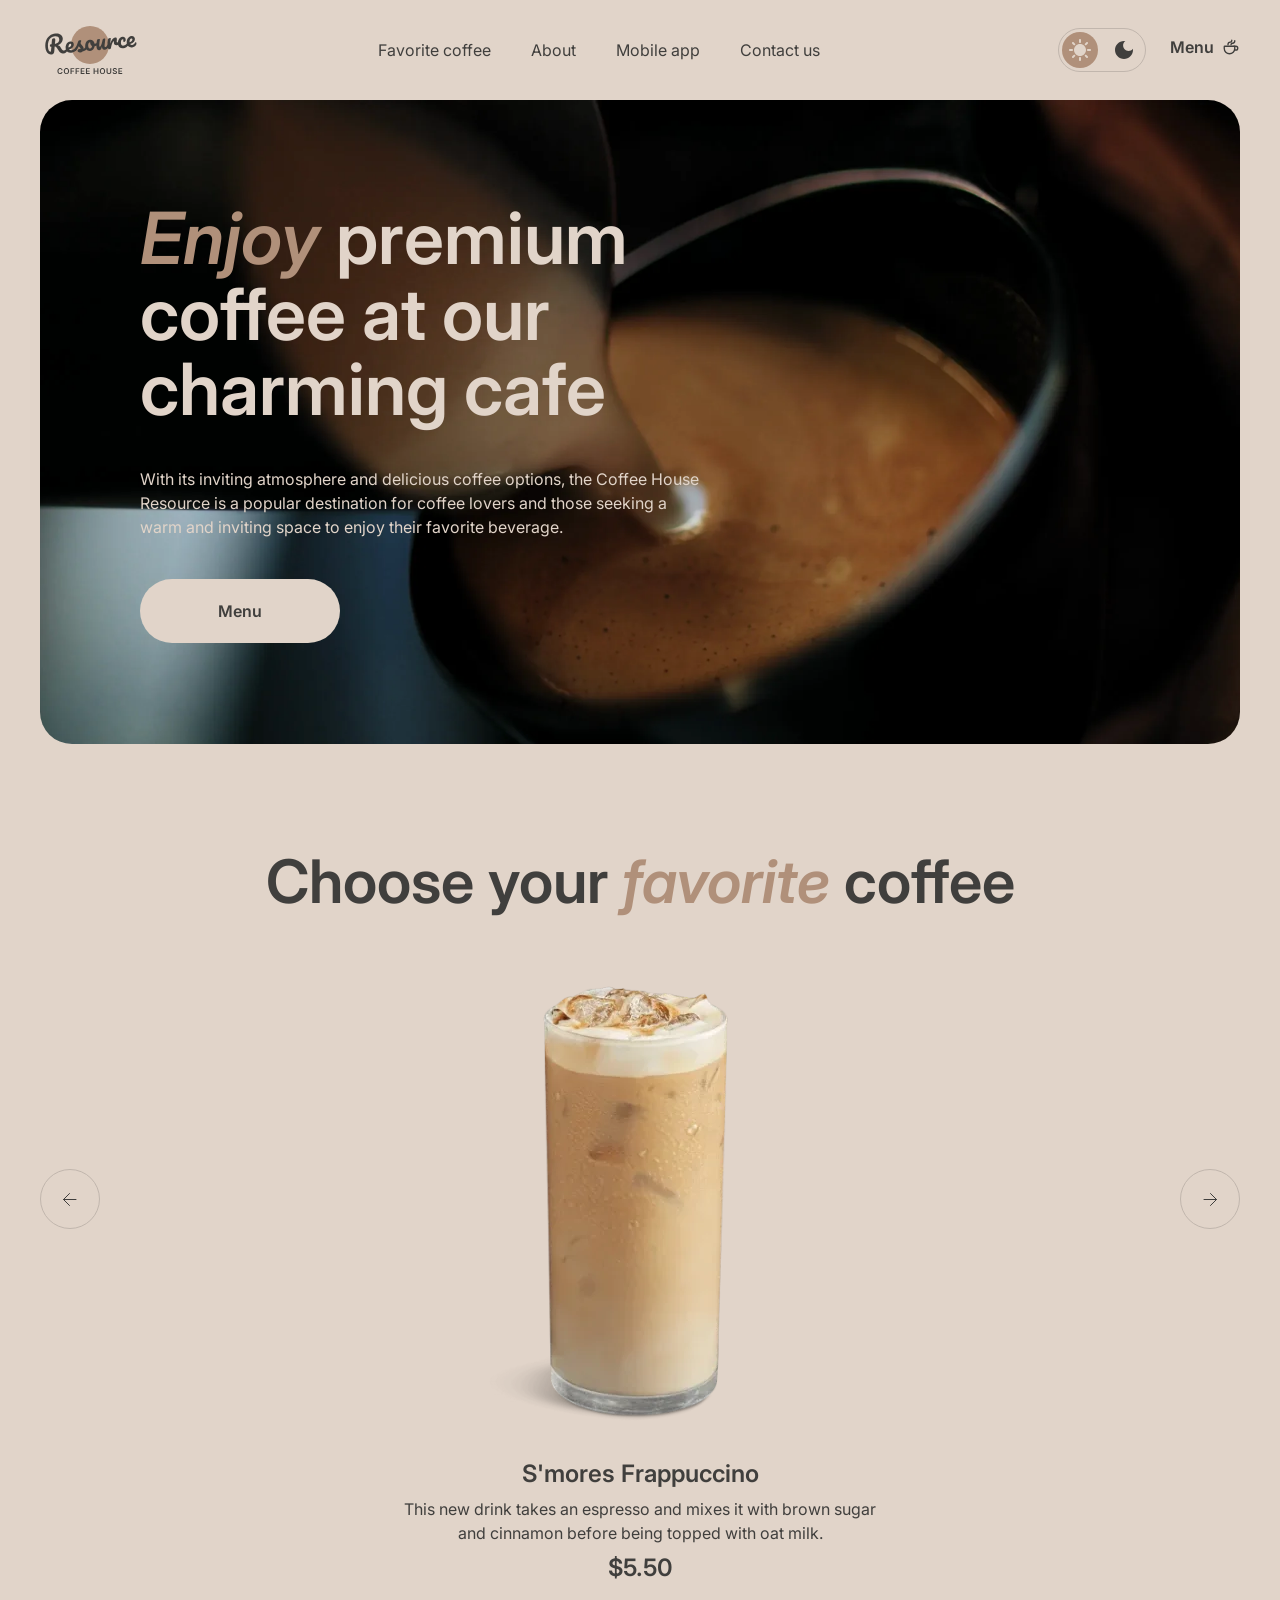
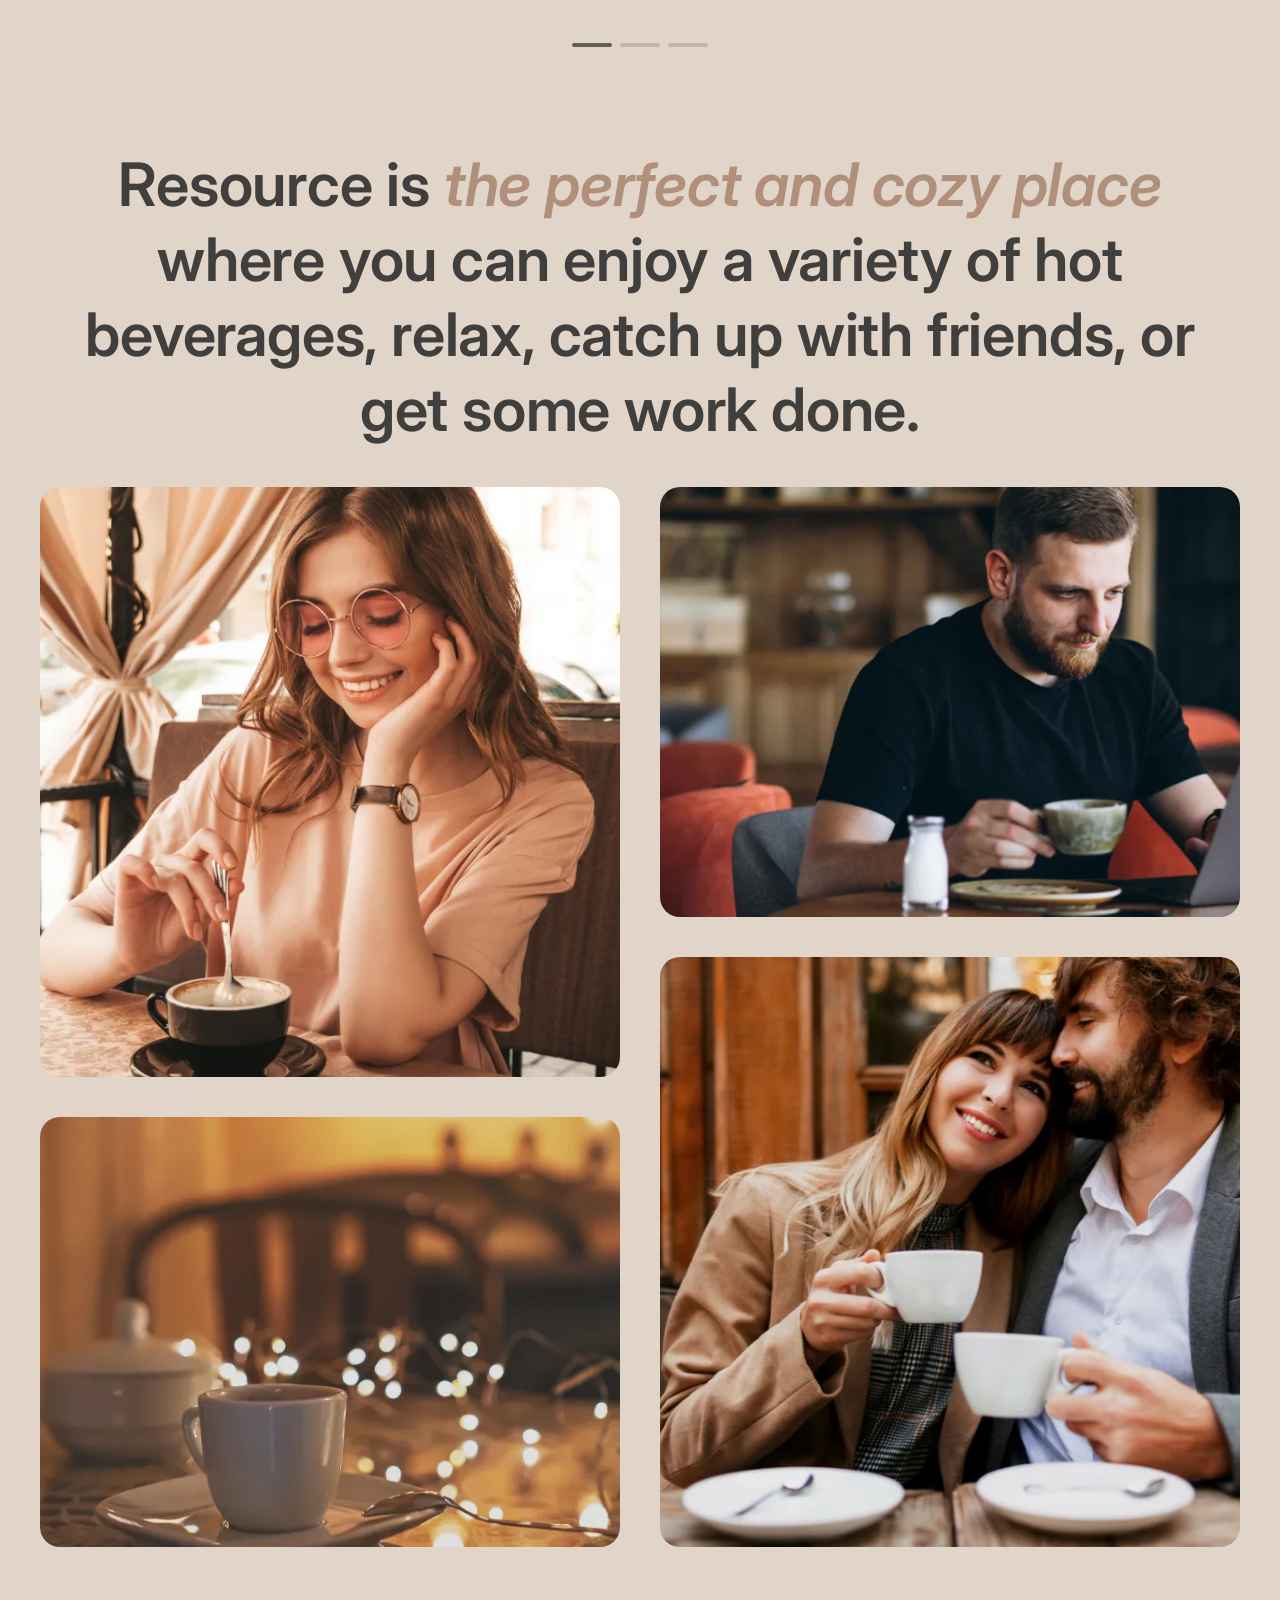
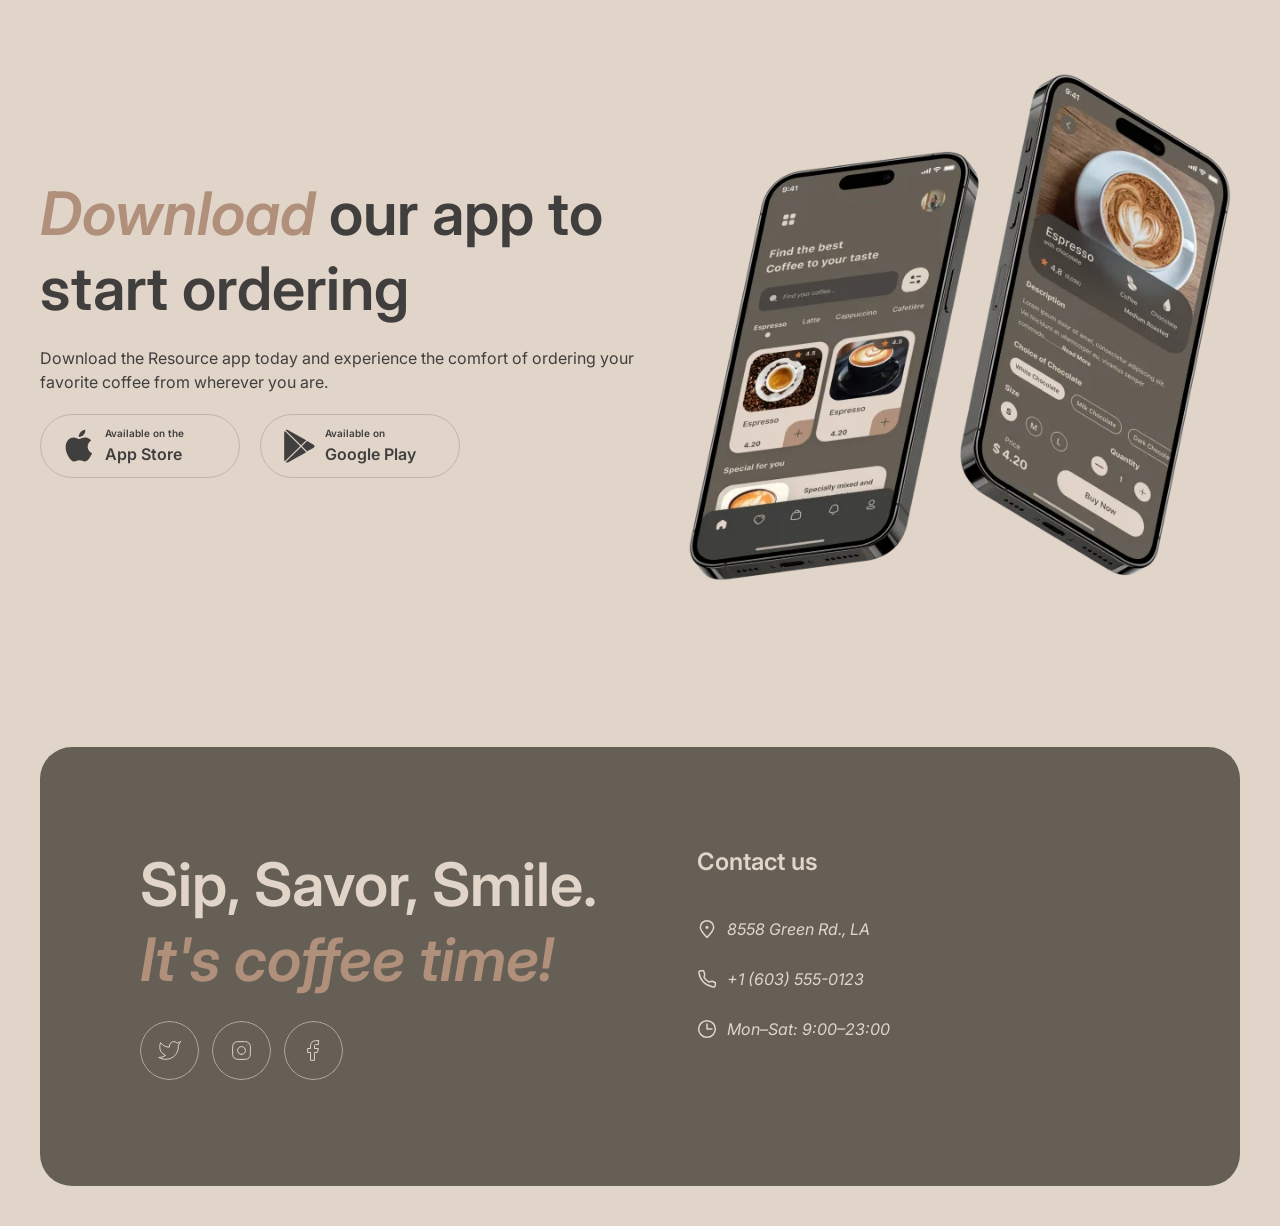
==== commit eeb45392: "feat: wire up markup and styles for Part 2 interactivity Covers the HTML/CSS side of nav, slider, ca" ====
--- a/index.html
+++ b/index.html
@@ -4,6 +4,18 @@
     <meta charset="UTF-8" />
     <meta name="viewport" content="width=device-width, initial-scale=1.0" />
     <title>Resource Coffee House</title>
+    <link rel="icon" type="image/svg+xml" href="assets/favicon.svg" />
+    <script>
+      (function () {
+        var theme = localStorage.getItem("theme");
+        if (theme !== "light" && theme !== "dark") {
+          theme = window.matchMedia("(prefers-color-scheme: dark)").matches
+            ? "dark"
+            : "light";
+        }
+        document.documentElement.setAttribute("data-theme", theme);
+      })();
+    </script>
     <link rel="preconnect" href="https://fonts.googleapis.com" />
     <link rel="preconnect" href="https://fonts.gstatic.com" crossorigin />
     <link
@@ -12,6 +24,7 @@
     />
     <link rel="stylesheet" href="css/variables.css" />
     <link rel="stylesheet" href="css/style.css" />
+    <link rel="preload" as="image" href="assets/images/hero-poster.webp" fetchpriority="high" />
     <script src="js/theme.js" defer></script>
   </head>
   <body>
@@ -87,38 +100,34 @@
             data-burger-toggle
           >
             <svg
+              data-burger-icon="menu"
               width="22"
               height="22"
               viewBox="0 0 24 24"
               fill="none"
-              stroke="#665F55"
+              stroke="currentColor"
               stroke-width="2"
               stroke-linecap="round"
             >
               <path d="M3 9h18M3 15h18" />
             </svg>
+            <svg
+              data-burger-icon="close"
+              class="is-hidden"
+              width="20"
+              height="20"
+              viewBox="0 0 24 24"
+              fill="none"
+              stroke="currentColor"
+              stroke-width="2"
+            >
+              <path d="M6 6l12 12M18 6L6 18" />
+            </svg>
           </button>
         </div>
       </div>
 
       <nav class="mobile-nav" id="mobile-nav" aria-label="Mobile" hidden>
-        <button
-          class="mobile-nav__close"
-          type="button"
-          aria-label="Close menu"
-          data-burger-close
-        >
-          <svg
-            width="20"
-            height="20"
-            viewBox="0 0 24 24"
-            fill="none"
-            stroke="currentColor"
-            stroke-width="2"
-          >
-            <path d="M6 6l12 12M18 6L6 18" />
-          </svg>
-        </button>
         <ul class="mobile-nav__list">
           <li><a href="#slider">Favorite coffee</a></li>
           <li><a href="#about">About</a></li>
@@ -142,7 +151,6 @@
           muted
           loop
           playsinline
-          fetchpriority="high"
         >
           <source src="assets/videos/hero.mp4" type="video/mp4" />
         </video>
@@ -199,46 +207,22 @@
                   width="600"
                   height="600"
                 />
-                <div class="slider__slide-content">
-                  <h3>S'mores Frappuccino</h3>
-                  <p>
-                    This new drink takes an espresso and mixes it with brown
-                    sugar and cinnamon before being topped with oat milk.
-                  </p>
-                  <span class="price">$5.50</span>
-                </div>
               </li>
               <li class="slider__slide" data-slider-slide hidden>
                 <img
-                  src="assets/images/latte-macchiato.webp"
+                  src="assets/images/cappuccino-glass.webp"
                   alt="Caramel Macchiato"
                   width="600"
                   height="600"
                 />
-                <div class="slider__slide-content">
-                  <h3>Caramel Macchiato</h3>
-                  <p>
-                    Fragrant and unique classic espresso with rich
-                    caramel-peanut syrup, with cream under whipped thick foam.
-                  </p>
-                  <span class="price">$5.00</span>
-                </div>
               </li>
               <li class="slider__slide" data-slider-slide hidden>
                 <img
-                  src="assets/images/ice-cappuccino.webp"
+                  src="assets/images/iced-coffee.webp"
                   alt="Ice coffee"
                   width="600"
                   height="600"
                 />
-                <div class="slider__slide-content">
-                  <h3>Ice coffee</h3>
-                  <p>
-                    A popular summer drink that tones and invigorates.
-                    Prepared from coffee, milk and ice.
-                  </p>
-                  <span class="price">$4.50</span>
-                </div>
               </li>
             </ul>
 
@@ -263,10 +247,37 @@
             </button>
           </div>
 
+          <div class="slider__caption" data-slider-captions>
+            <div class="slider__caption-item is-active" data-slider-caption>
+              <h3>S'mores Frappuccino</h3>
+              <p>
+                This new drink takes an espresso and mixes it with brown
+                sugar and cinnamon before being topped with oat milk.
+              </p>
+              <span class="price">$5.50</span>
+            </div>
+            <div class="slider__caption-item" data-slider-caption hidden>
+              <h3>Caramel Macchiato</h3>
+              <p>
+                Fragrant and unique classic espresso with rich
+                caramel-peanut syrup, with cream under whipped thick foam.
+              </p>
+              <span class="price">$5.00</span>
+            </div>
+            <div class="slider__caption-item" data-slider-caption hidden>
+              <h3>Ice coffee</h3>
+              <p>
+                A popular summer drink that tones and invigorates.
+                Prepared from coffee, milk and ice.
+              </p>
+              <span class="price">$4.50</span>
+            </div>
+          </div>
+
           <div class="slider__dots" data-slider-dots>
-            <span class="slider__dot is-active"></span>
-            <span class="slider__dot"></span>
-            <span class="slider__dot"></span>
+            <button type="button" class="slider__dot is-active" aria-label="Go to slide 1"></button>
+            <button type="button" class="slider__dot" aria-label="Go to slide 2"></button>
+            <button type="button" class="slider__dot" aria-label="Go to slide 3"></button>
           </div>
         </div>
       </section>
@@ -440,5 +451,8 @@
         </div>
       </div>
     </footer>
+
+    <script src="js/nav.js" defer></script>
+    <script src="js/slider.js" defer></script>
   </body>
 </html>
--- a/css/style.css
+++ b/css/style.css
@@ -164,11 +164,16 @@
 /* ---------- header ---------- */
 
 .header {
+  position: sticky;
+  top: 0;
+  z-index: 100;
+  padding-top: 20px;
+  background: var(--color-bg-page);
+}
+
+.header__inner {
   position: relative;
-  padding-top: 20px;
-}
-
-.header__inner {
+  z-index: 60;
   display: flex;
   align-items: center;
   justify-content: space-between;
@@ -286,19 +291,6 @@
 
 .mobile-nav[hidden] {
   display: none;
-}
-
-.mobile-nav__close {
-  position: absolute;
-  top: 20px;
-  right: max(16px, calc((100% - var(--container-width)) / 2));
-  width: 40px;
-  height: 40px;
-  border-radius: 50%;
-  border: 1px solid var(--color-border-primary);
-  background: transparent;
-  color: var(--color-text-primary);
-  cursor: pointer;
 }
 
 .mobile-nav__list {
@@ -395,14 +387,7 @@
 .slider__track {
   width: auto;
   min-width: 0;
-}
-
-.slider__slide {
-  display: flex;
-  flex-direction: column;
-  align-items: center;
-  text-align: center;
-  gap: 20px;
+  touch-action: pan-y;
 }
 
 .slider__slide img {
@@ -412,21 +397,28 @@
   border-radius: var(--radius-md);
 }
 
-.slider__slide-content {
+.slider__caption {
+  margin-top: 20px;
+  min-height: 160px;
+  text-align: center;
+}
+
+.slider__caption-item {
   display: flex;
   flex-direction: column;
   align-items: center;
   gap: 8px;
   max-width: 480px;
-}
-
-.slider__slide-content p {
+  margin-inline: auto;
+}
+
+.slider__caption-item p {
   font-size: var(--fs-body);
   line-height: var(--lh-body);
   font-weight: 400;
 }
 
-.slider__slide .price {
+.slider__caption-item .price {
   font-size: var(--fs-h3);
   line-height: var(--lh-h3);
   font-weight: 600;
@@ -805,7 +797,8 @@
   color: var(--color-text-primary);
 }
 
-.card__details {
+.card__details,
+.sr-only {
   position: absolute;
   width: 1px;
   height: 1px;
@@ -840,7 +833,7 @@
 
 @media (max-width: 1023px) {
   .nav,
-  .menu-link {
+  .menu-link:not(.menu-link--mobile) {
     display: none;
   }
 
@@ -903,6 +896,10 @@
 
   .card--extra {
     display: none;
+  }
+
+  .is-expanded .card--extra {
+    display: flex;
   }
 
   .show-more {
@@ -929,6 +926,14 @@
     height: auto;
   }
 
+  .slider__arrow {
+    display: none;
+  }
+
+  .slider__viewport {
+    justify-content: center;
+  }
+
   .app__content {
     gap: 40px;
   }
@@ -950,3 +955,274 @@
     font-size: 32px;
   }
 }
+
+/* ---------- utilities ---------- */
+
+.no-scroll {
+  overflow: hidden;
+}
+
+.is-hidden {
+  display: none;
+}
+
+/* ---------- modal ---------- */
+
+.modal {
+  position: fixed;
+  inset: 0;
+  z-index: 200;
+  display: flex;
+  align-items: center;
+  justify-content: center;
+  padding: 24px;
+  background: var(--color-bg-overlay);
+}
+
+.modal__panel {
+  display: flex;
+  gap: 24px;
+  width: 768px;
+  max-width: 100%;
+  max-height: 90vh;
+  overflow-y: auto;
+  padding: 24px;
+  border-radius: var(--radius-md);
+  background: var(--color-bg-page);
+  outline: none;
+}
+
+.modal__image {
+  flex: 0 0 310px;
+  width: 310px;
+  height: 310px;
+  border-radius: var(--radius-sm);
+  object-fit: cover;
+}
+
+.modal__body {
+  display: flex;
+  flex-direction: column;
+  flex: 1;
+  min-width: 0;
+}
+
+.modal__title {
+  font-size: var(--fs-h3);
+  line-height: var(--lh-h3);
+  color: var(--color-text-primary);
+  margin-bottom: 8px;
+}
+
+.modal__desc {
+  font-size: var(--fs-body);
+  line-height: var(--lh-body);
+  color: var(--color-text-primary);
+  margin-bottom: 16px;
+}
+
+.modal__label {
+  font-size: var(--fs-action);
+  font-weight: 600;
+  color: var(--color-text-primary);
+  margin-bottom: 8px;
+}
+
+.modal__chips {
+  display: flex;
+  flex-wrap: wrap;
+  gap: 8px;
+  margin-bottom: 16px;
+}
+
+.chip {
+  display: inline-flex;
+  align-items: center;
+  gap: 8px;
+  padding: 8px 16px 8px 8px;
+  border-radius: 999px;
+  border: 1px solid var(--color-border-primary);
+  background: transparent;
+  color: var(--color-text-primary);
+  font-size: var(--fs-action);
+  line-height: var(--lh-action);
+  font-weight: 600;
+  cursor: pointer;
+  transition:
+    background var(--transition),
+    color var(--transition);
+}
+
+.chip:hover,
+.chip.is-active {
+  background: var(--color-bg-container);
+  color: var(--color-text-inverse);
+  border-color: var(--color-bg-container);
+}
+
+.chip__badge {
+  display: inline-flex;
+  align-items: center;
+  justify-content: center;
+  width: 30px;
+  height: 30px;
+  flex-shrink: 0;
+  border-radius: 50%;
+  background: var(--color-border-primary);
+  font-size: 14px;
+  line-height: 1;
+  transition: background var(--transition);
+}
+
+.chip:hover .chip__badge,
+.chip.is-active .chip__badge {
+  background: var(--color-text-inverse);
+  color: var(--color-text-primary);
+}
+
+.modal__total {
+  display: flex;
+  align-items: center;
+  justify-content: space-between;
+  padding-top: 16px;
+  margin-bottom: 16px;
+  border-top: 1px solid var(--color-border-primary);
+  font-size: var(--fs-h3);
+  line-height: var(--lh-h3);
+  font-weight: 600;
+  color: var(--color-text-primary);
+}
+
+.modal__disclaimer {
+  display: flex;
+  font-size: var(--fs-caption);
+  line-height: var(--lh-caption);
+  color: var(--color-text-primary);
+  margin-bottom: 20px;
+}
+
+.modal__close {
+  width: 100%;
+  padding: 16px;
+  border-radius: 999px;
+  border: 1px solid var(--color-border-primary);
+  background: transparent;
+  color: var(--color-text-primary);
+  font-size: var(--fs-action);
+  line-height: var(--lh-action);
+  font-weight: 600;
+  cursor: pointer;
+  transition:
+    background var(--transition),
+    color var(--transition);
+}
+
+.modal__close:hover {
+  background: var(--color-bg-container);
+  color: var(--color-text-inverse);
+  border-color: var(--color-bg-container);
+}
+
+@media (max-width: 500px) {
+  .modal__image {
+    display: none;
+  }
+
+  .modal__panel {
+    width: 100%;
+  }
+}
+
+/* ---------- motion ---------- */
+
+@keyframes fade-in {
+  from {
+    opacity: 0;
+  }
+}
+
+@keyframes modal-pop {
+  from {
+    opacity: 0;
+    transform: scale(0.96) translateY(8px);
+  }
+}
+
+@keyframes fade-in-up {
+  from {
+    opacity: 0;
+    transform: translateY(12px);
+  }
+}
+
+.modal:not([hidden]) {
+  animation: fade-in 0.2s ease both;
+}
+
+.modal__panel {
+  animation: modal-pop 0.25s ease both;
+}
+
+.mobile-nav:not([hidden]) {
+  animation: fade-in 0.25s ease both;
+}
+
+[role="tabpanel"]:not([hidden]) {
+  animation: fade-in 0.3s ease both;
+}
+
+.is-expanded .card--extra {
+  animation: fade-in-up 0.35s ease both;
+}
+
+.slider__slide.is-active,
+.slider__caption-item.is-active {
+  animation: fade-in 0.35s ease both;
+}
+
+.chip:active,
+.category:active,
+.show-more:active,
+.slider__arrow:active,
+.slider__dot:active,
+.modal__close:active,
+.burger:active,
+.theme-toggle button:active,
+.hero__cta:active,
+.menu-link:active {
+  transform: scale(0.94);
+}
+
+.chip,
+.show-more,
+.slider__arrow,
+.burger,
+.theme-toggle button,
+.modal__close {
+  transition: background var(--transition), color var(--transition), border-color var(--transition), transform var(--transition);
+}
+
+@media (prefers-reduced-motion: reduce) {
+  .modal:not([hidden]),
+  .modal__panel,
+  .mobile-nav:not([hidden]),
+  [role="tabpanel"]:not([hidden]),
+  .is-expanded .card--extra,
+  .slider__slide.is-active,
+  .slider__caption-item.is-active {
+    animation: none;
+  }
+
+  .chip:active,
+  .category:active,
+  .show-more:active,
+  .slider__arrow:active,
+  .slider__dot:active,
+  .modal__close:active,
+  .burger:active,
+  .theme-toggle button:active,
+  .hero__cta:active,
+  .menu-link:active {
+    transform: none;
+  }
+}
